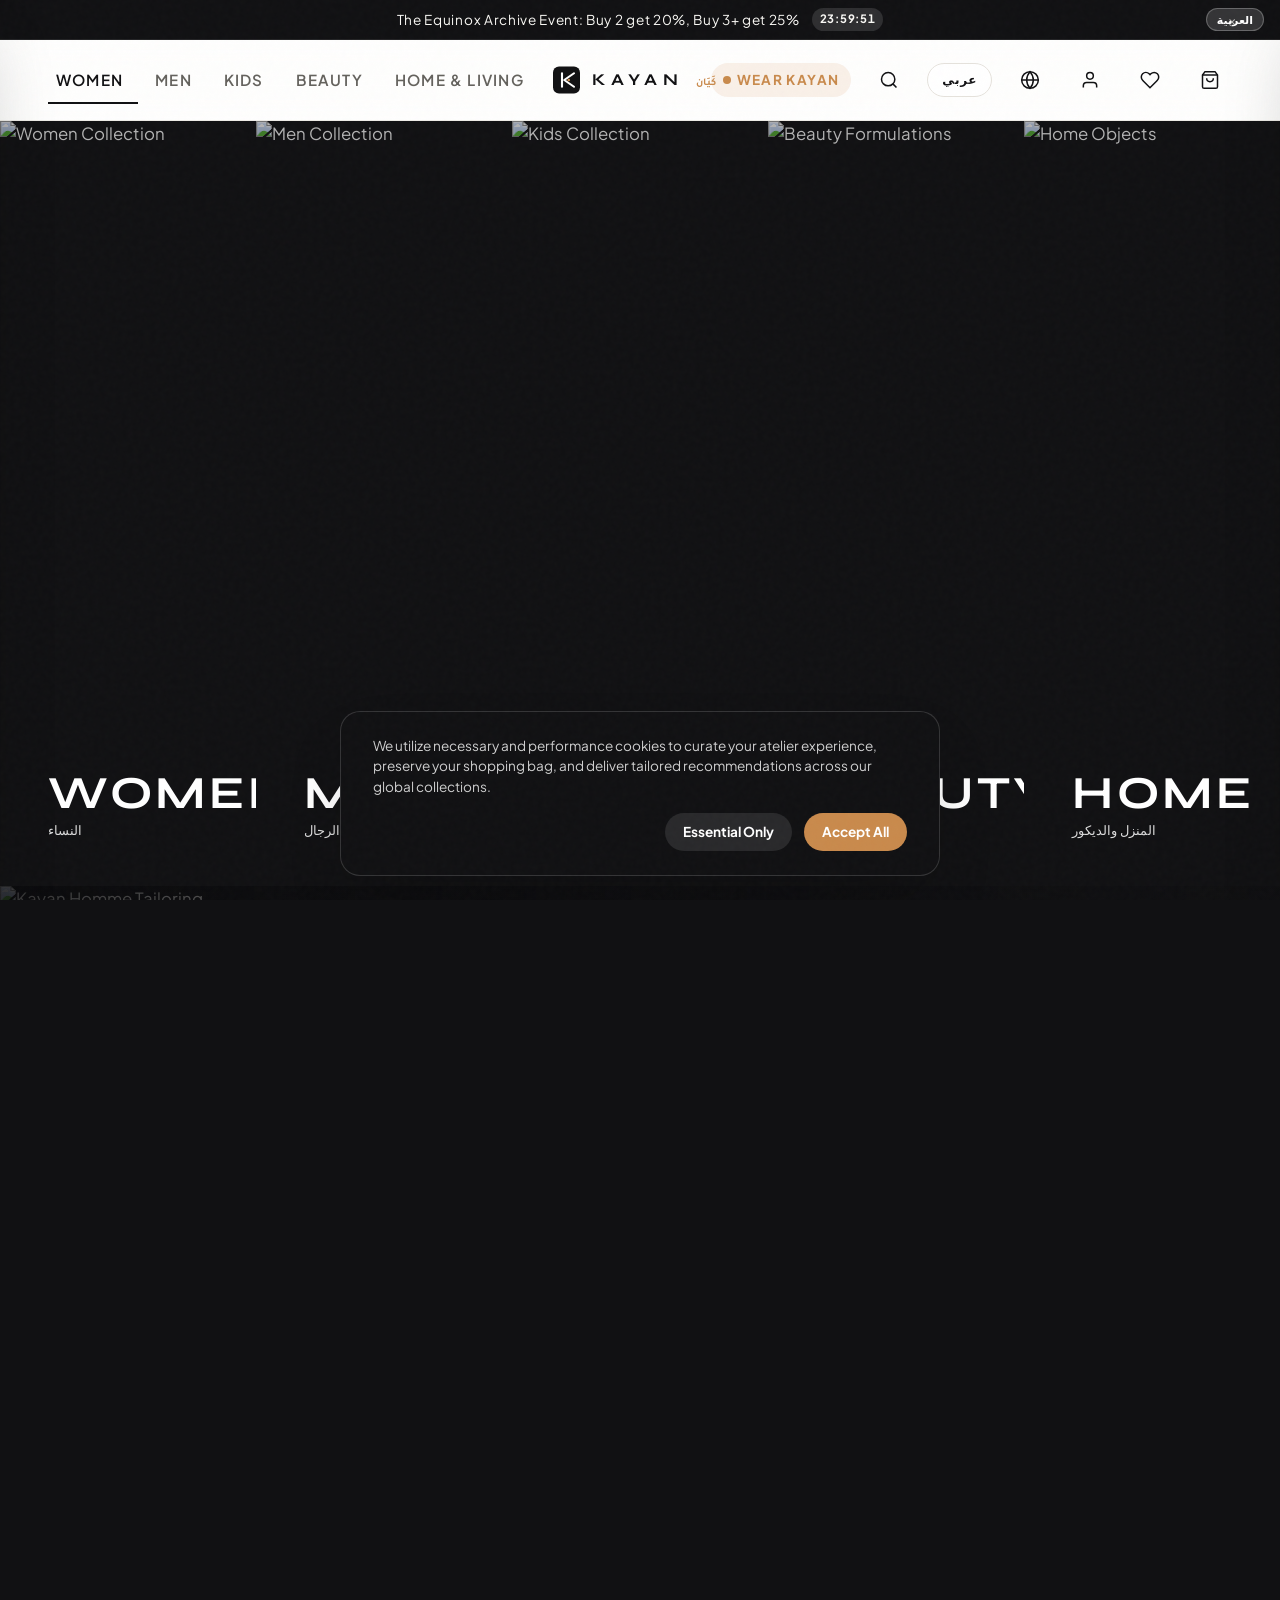
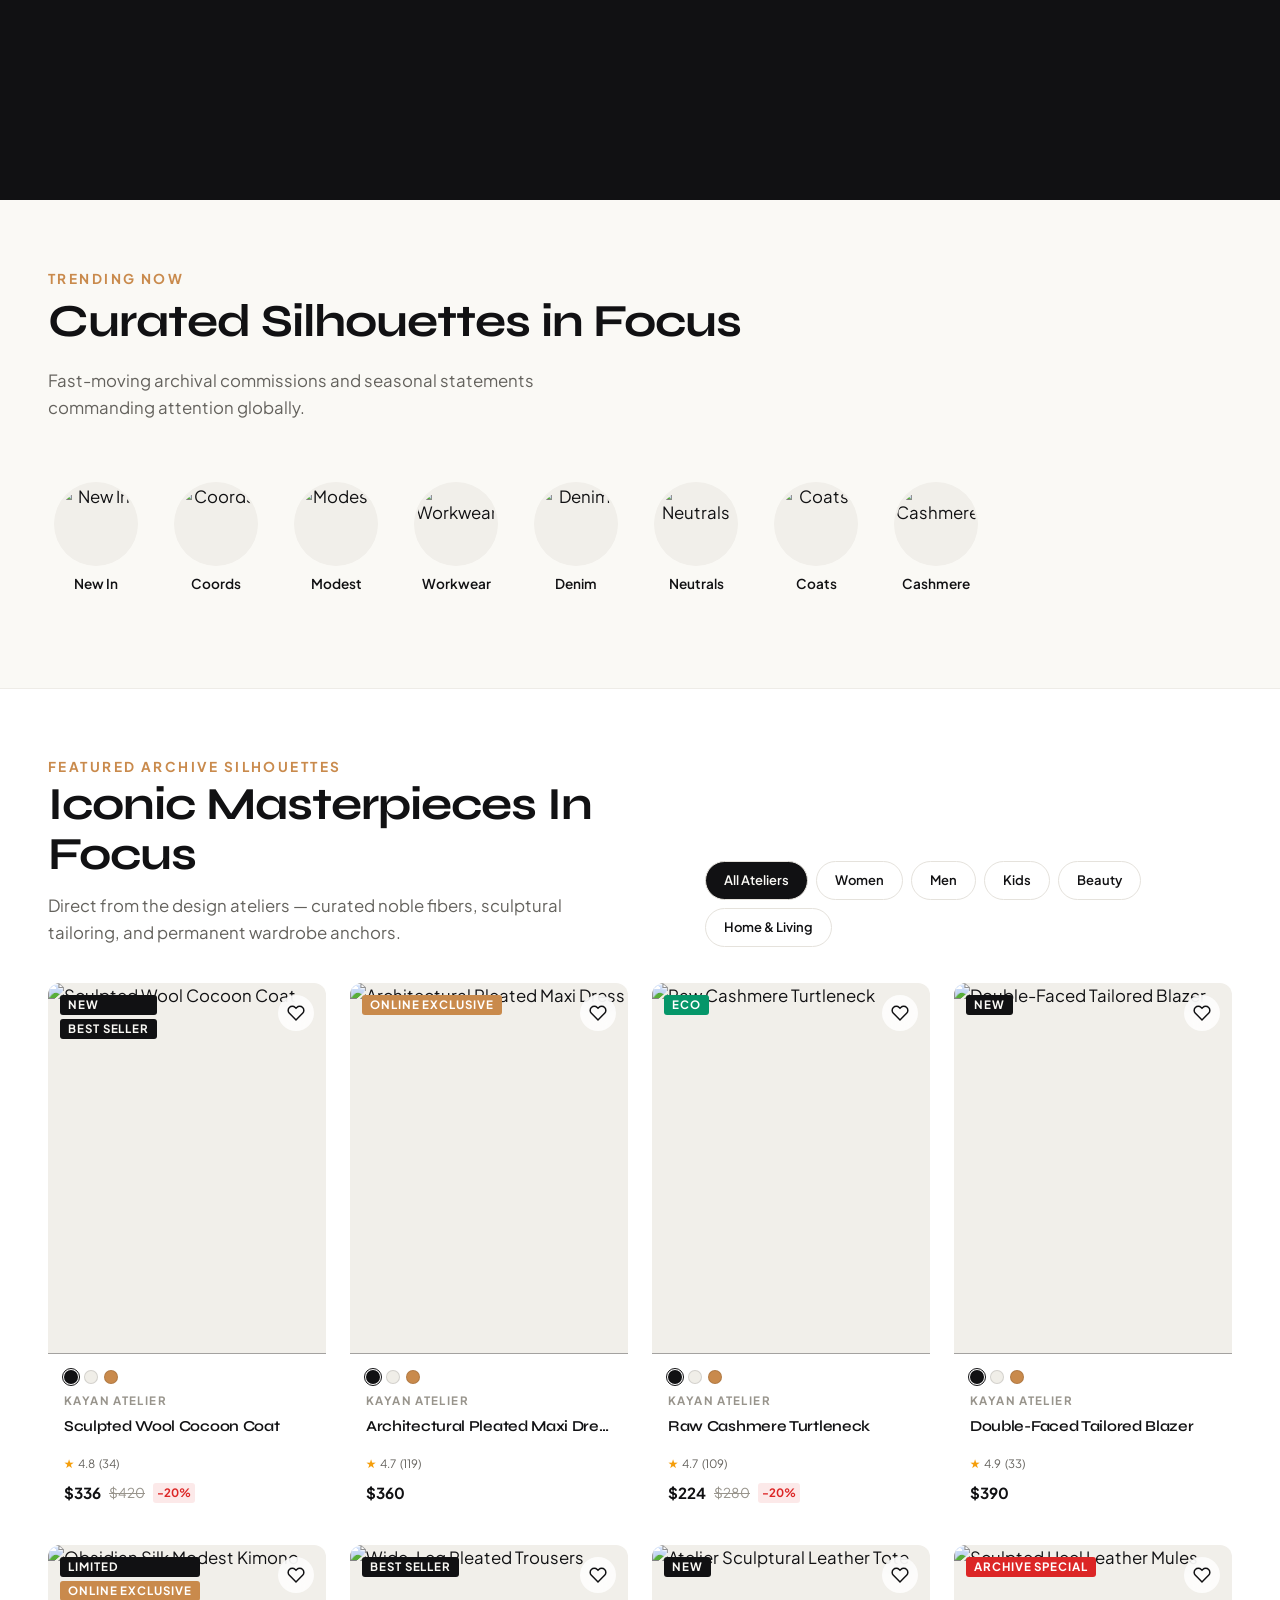
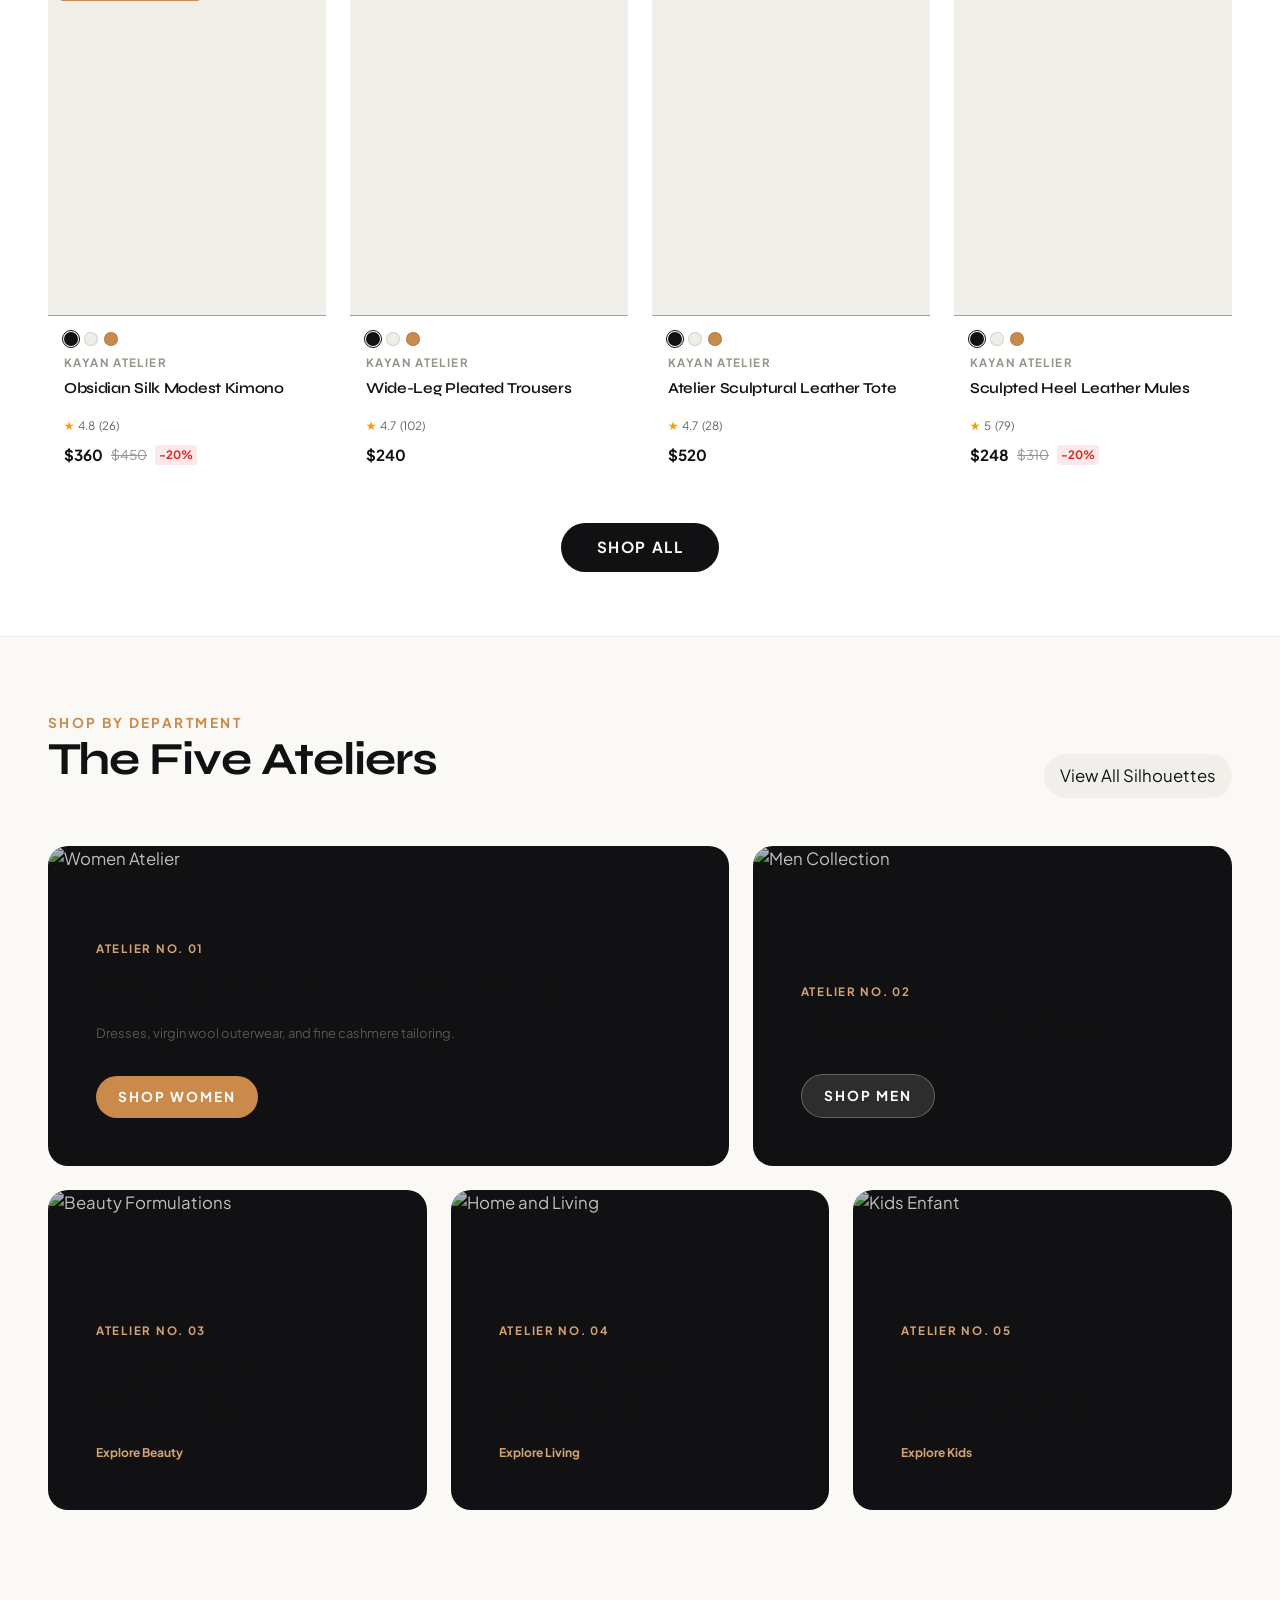
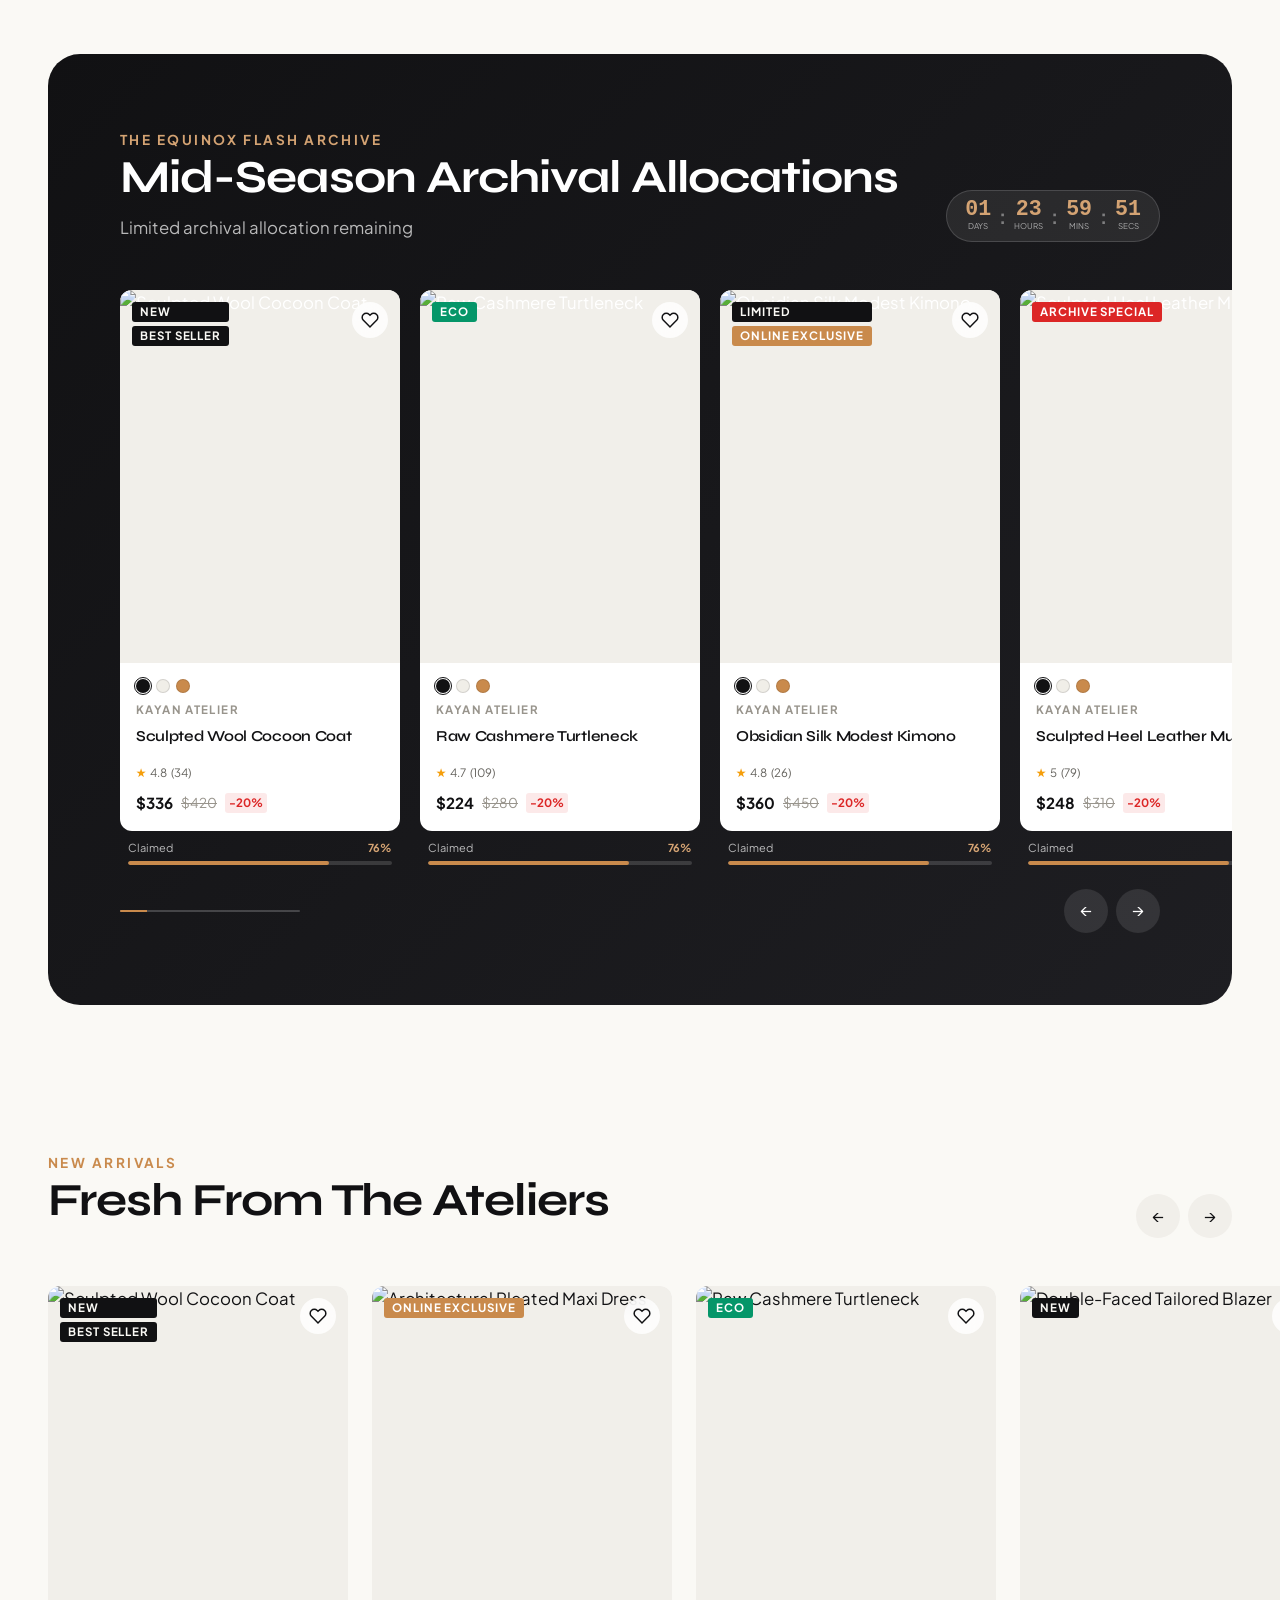
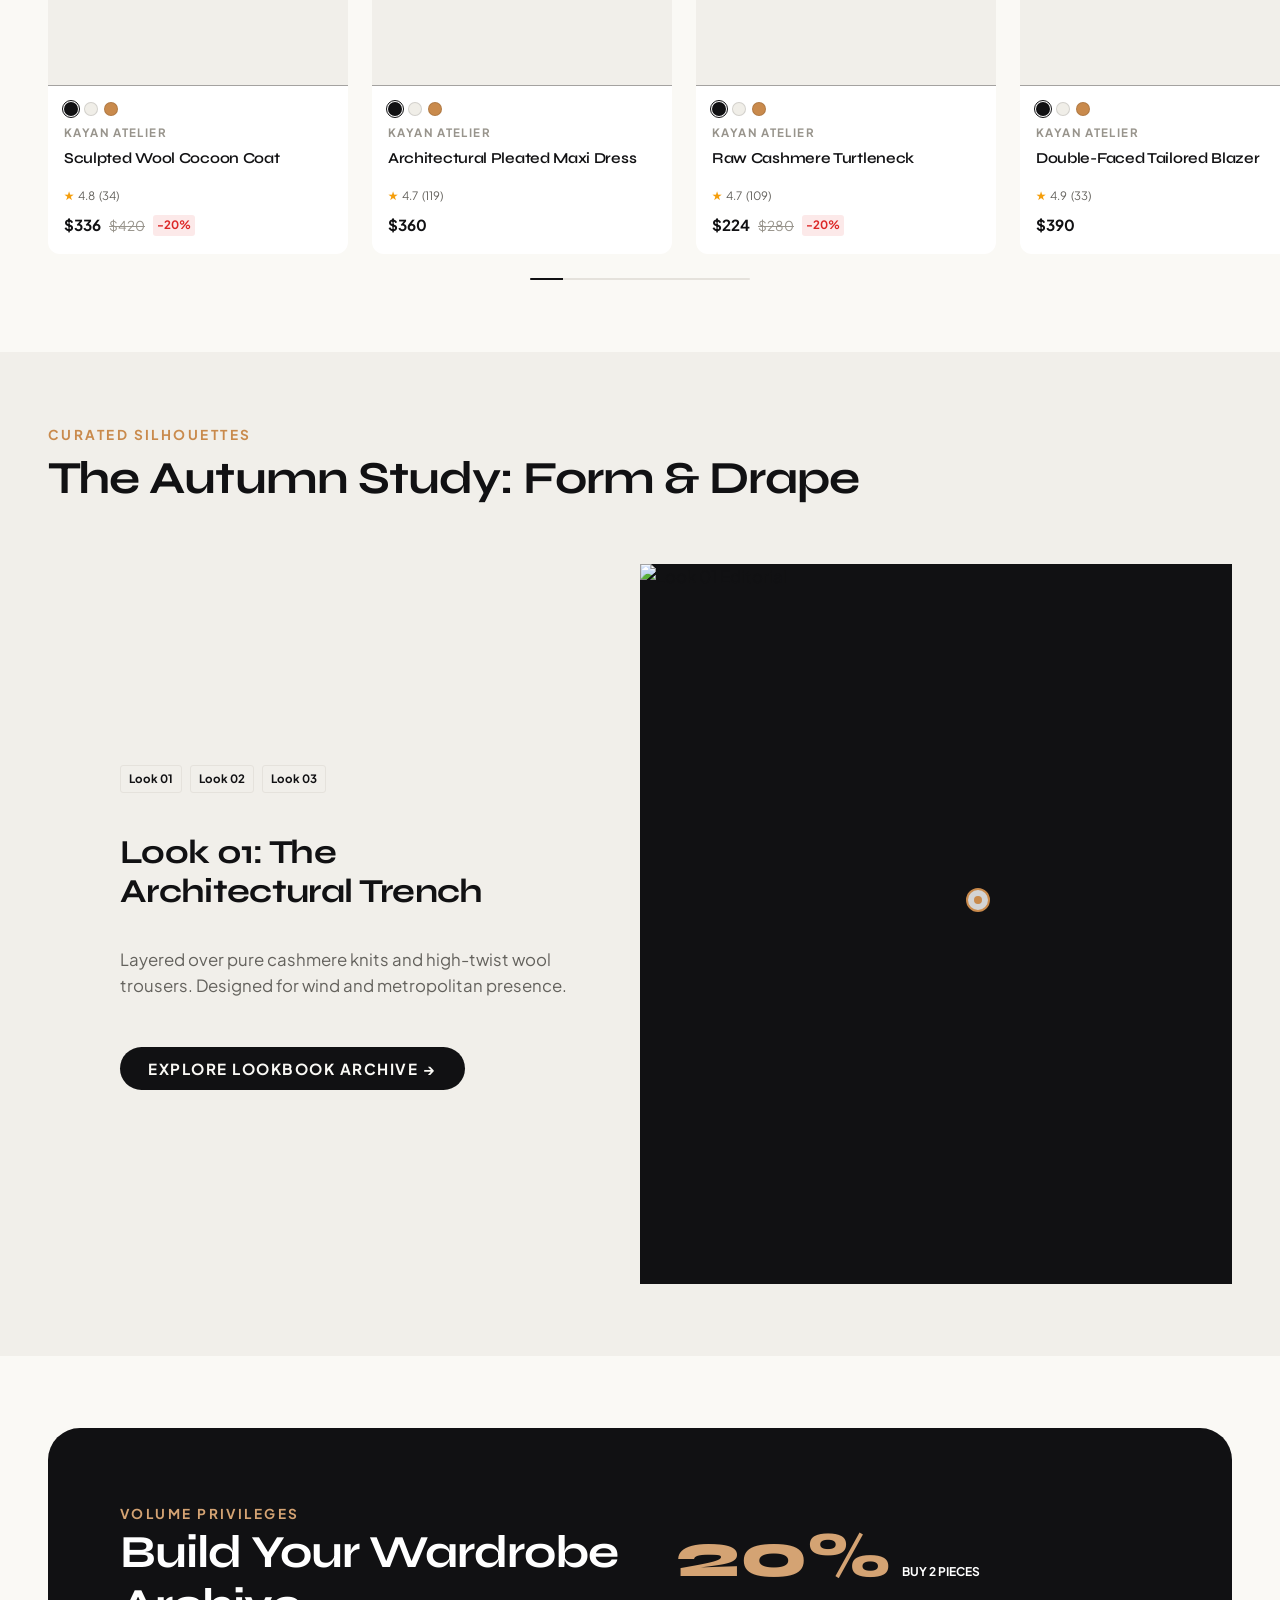
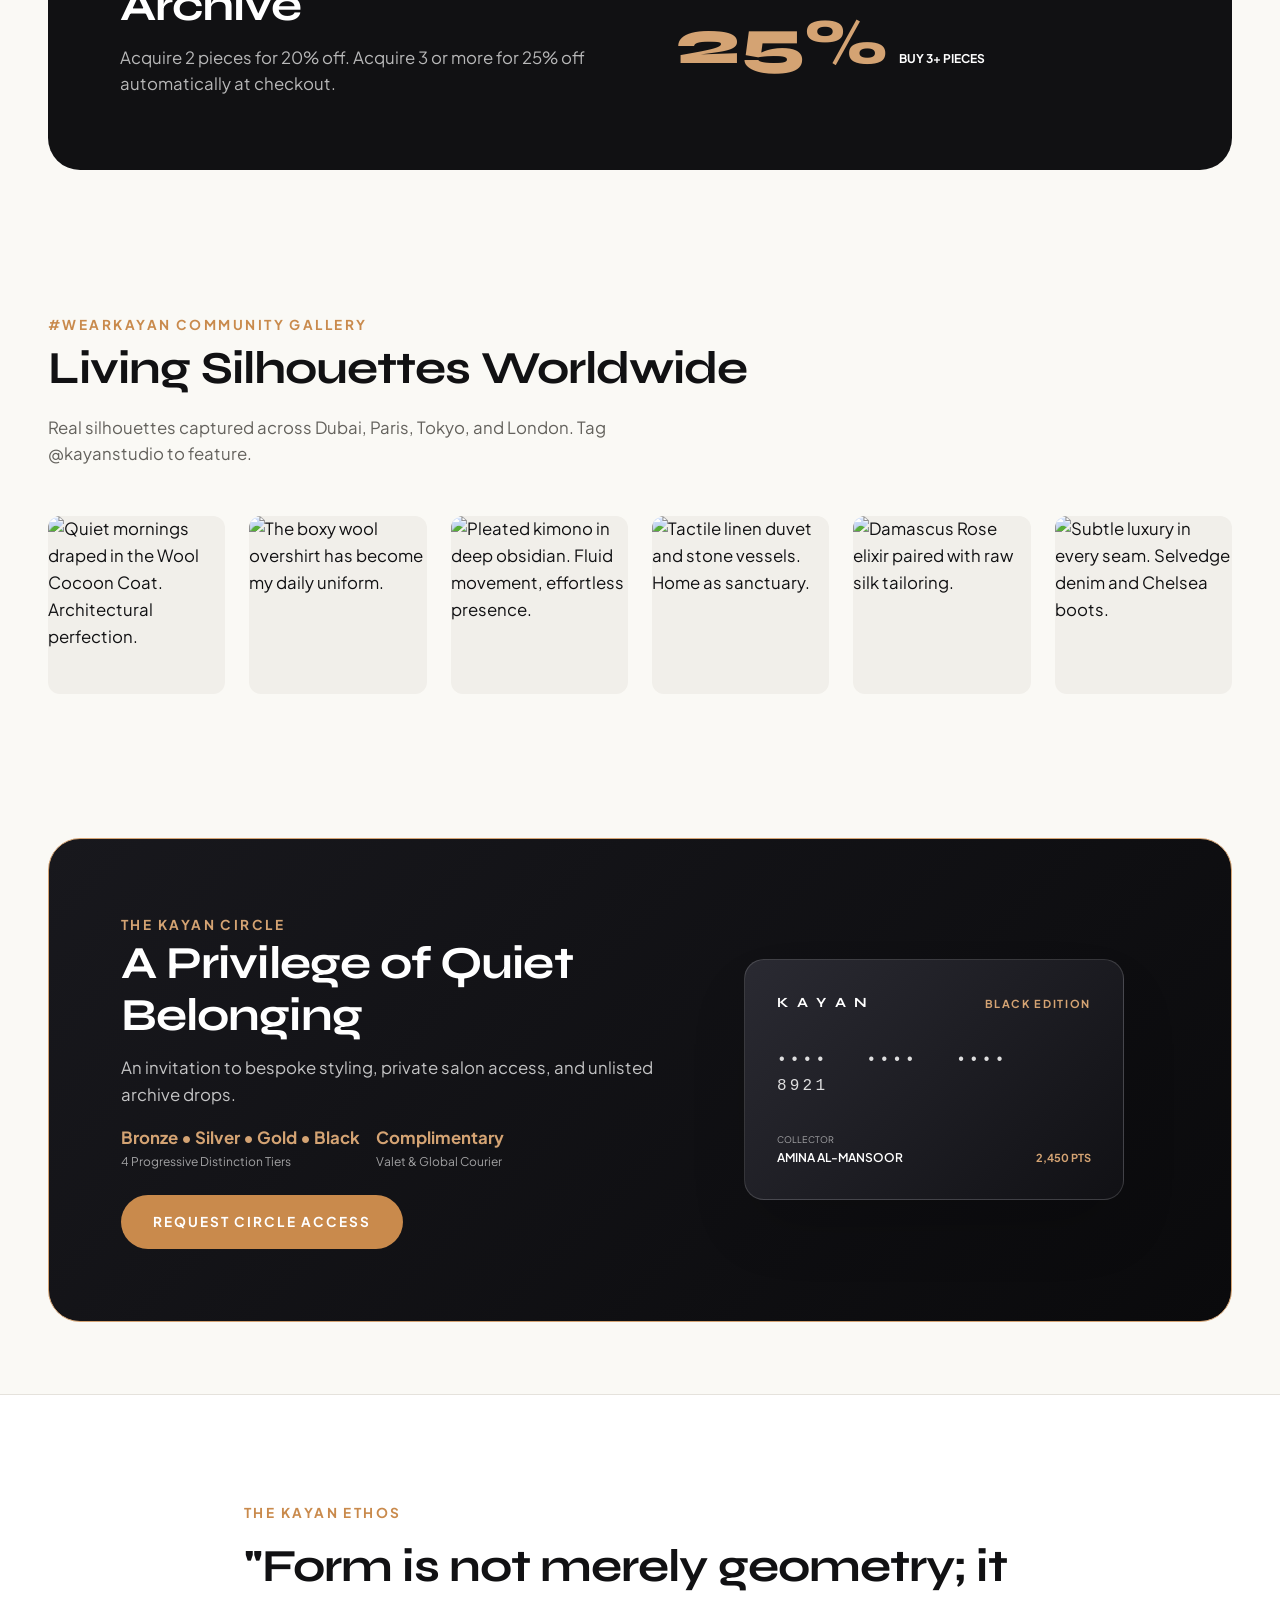
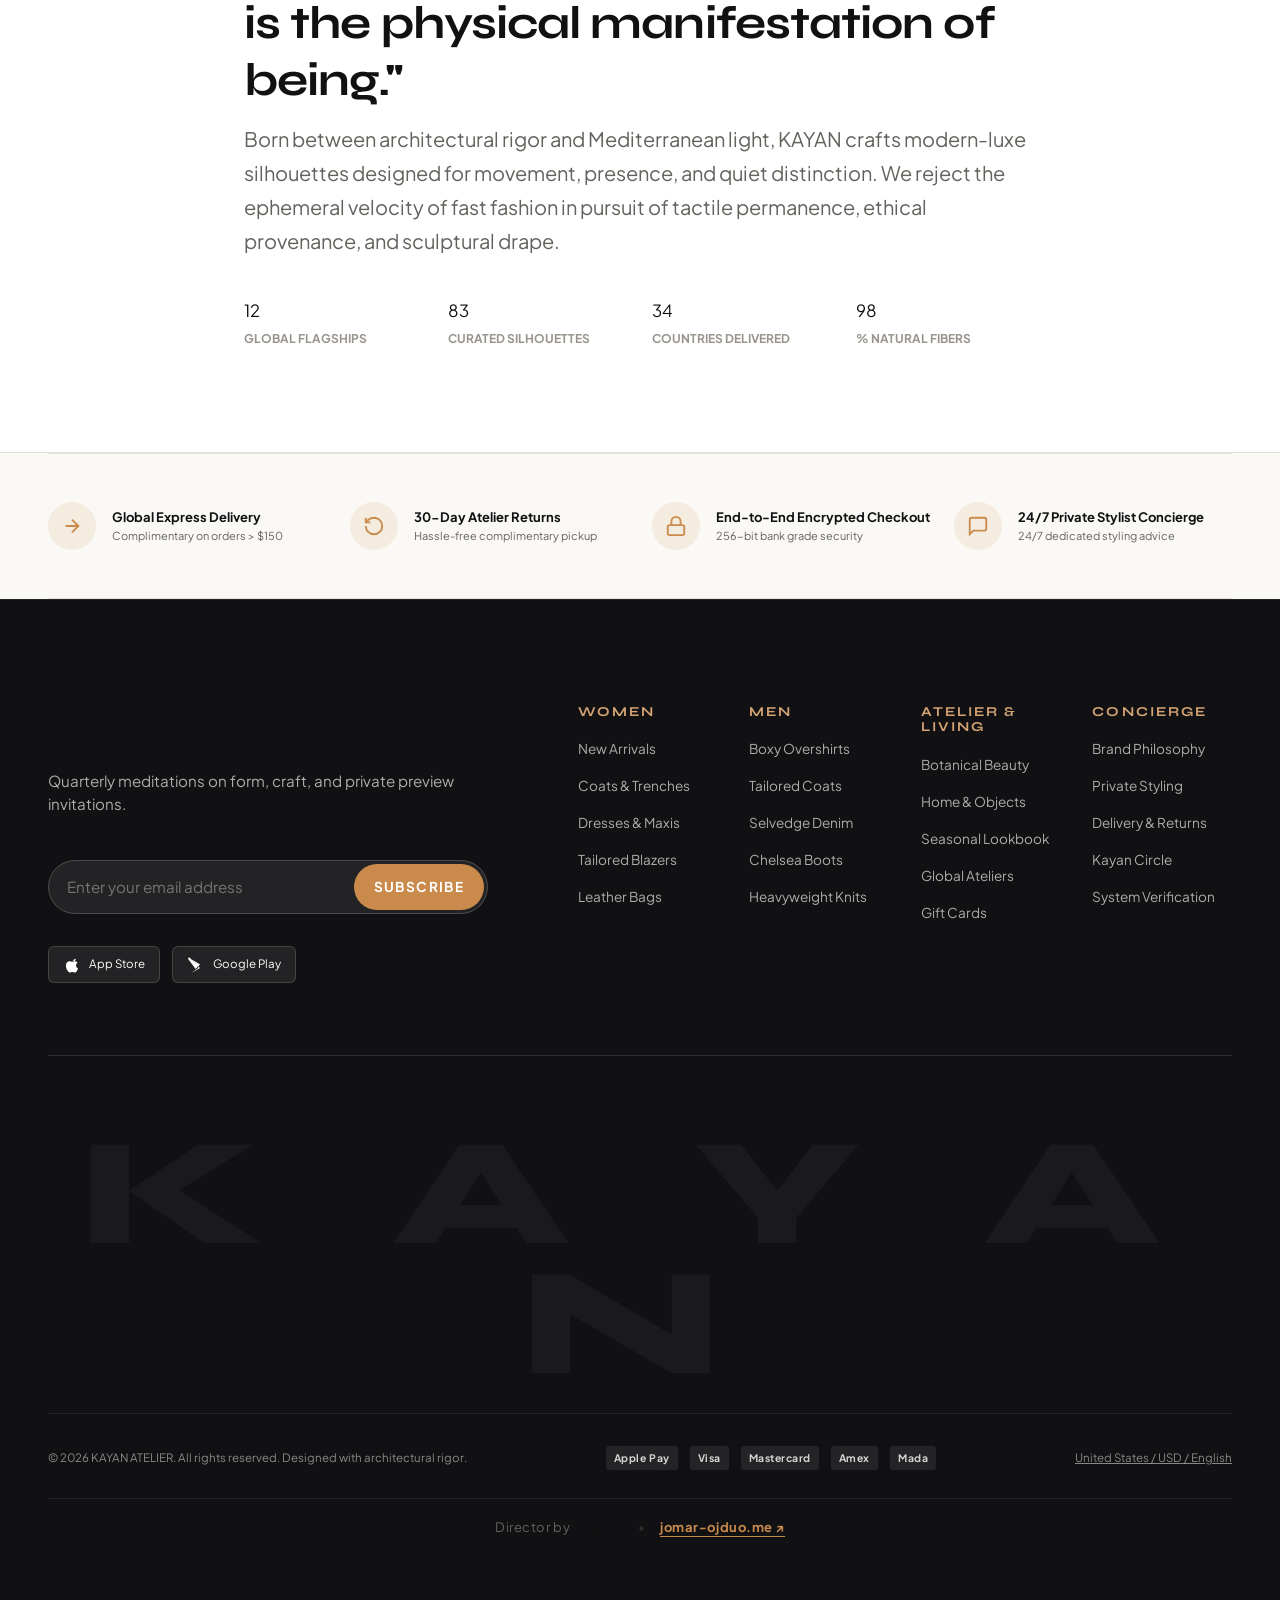
==== index.html @ 314fc162 "first commit" ====
<!DOCTYPE html>
<html lang="en" dir="ltr" data-theme="light">
<head>
  <meta charset="UTF-8" />
  <meta name="viewport" content="width=device-width, initial-scale=1.0" />
  <title>KAYAN — Form Meets Existence | Luxury Fashion & Living</title>
  <meta name="description" content="Sculptural silhouettes, sustainable noble fibers, and architectural drape. Discover Women, Men, Kids, Botanical Beauty, and Tactile Living." />
  <link rel="icon" type="image/svg+xml" href="assets/img/favicon.svg" />

  <!-- Google Fonts Preconnect & Stylesheets -->
  <link rel="preconnect" href="https://fonts.googleapis.com" />
  <link rel="preconnect" href="https://fonts.gstatic.com" crossorigin />
  <link href="https://fonts.googleapis.com/css2?family=Cairo:wght@400;600;700&family=Playfair+Display:ital,wght@0,600;0,700;1,600&family=Plus+Jakarta+Sans:wght@400;500;600;700&family=Syne:wght@700;800&family=Tajawal:wght@400;500;700&display=swap" rel="stylesheet" />

  <!-- Core Design System & Tokens -->
  <link rel="stylesheet" href="assets/css/tokens.css" />
  <link rel="stylesheet" href="assets/css/base.css" />
  <link rel="stylesheet" href="assets/css/layout.css" />
  <link rel="stylesheet" href="assets/css/animations.css" />
  <link rel="stylesheet" href="assets/css/rtl.css" />

  <!-- Components CSS -->
  <link rel="stylesheet" href="assets/css/components/header.css" />
  <link rel="stylesheet" href="assets/css/components/megamenu.css" />
  <link rel="stylesheet" href="assets/css/components/cart-drawer.css" />
  <link rel="stylesheet" href="assets/css/components/search.css" />
  <link rel="stylesheet" href="assets/css/components/product-card.css" />
  <link rel="stylesheet" href="assets/css/components/modals.css" />
  <link rel="stylesheet" href="assets/css/components/toasts.css" />
  <link rel="stylesheet" href="assets/css/components/cursor.css" />
  <link rel="stylesheet" href="assets/css/components/footer.css" />

  <!-- Homepage CSS -->
  <link rel="stylesheet" href="assets/css/pages/home.css" />

  <!-- CDNs: GSAP 3 & Lenis for buttery smooth 60fps animations -->
  <script src="https://cdn.jsdelivr.net/npm/gsap@3.12.5/dist/gsap.min.js"></script>
  <script src="https://cdn.jsdelivr.net/npm/gsap@3.12.5/dist/ScrollTrigger.min.js"></script>
  <script src="https://cdn.jsdelivr.net/npm/lenis@1.0.45/dist/lenis.min.js"></script>

  <!-- Structured Data: Organization JSON-LD -->
  <script type="application/ld+json">
  {
    "@context": "https://schema.org",
    "@type": "ClothingStore",
    "name": "KAYAN",
    "url": "https://kayan-atelier.com",
    "logo": "https://kayan-atelier.com/assets/img/logo.svg",
    "description": "Architectural modern-luxe fashion and living collections.",
    "priceRange": "$$$$"
  }
  </script>
</head>
<body>
  <!-- Accessibility Skip Link -->
  <a href="#main-content" class="skip-link">Skip to main content</a>

  <!-- Subtle Tactile Grain Overlay -->
  <div class="grain-overlay" aria-hidden="true"></div>

  <!-- Page Transition Curtain -->
  <div class="transition-curtain">
    <div class="curtain-logo">K A Y A N</div>
  </div>

  <!-- Global Header Mount (Injected dynamically) -->
  <div id="site-header-mount"></div>

  <!-- MAIN HOMEPAGE CONTENT -->
  <main id="main-content">

    <!-- 1. DEPARTMENT ONBOARDING HERO PANELS (Direct Clickable Department Links) -->
    <section class="onboarding-panels-wrap" aria-label="Select Your Department">
      <a href="pages/shop.html?dept=women" class="onboarding-panel" data-dept="women" title="Women Collection - تشكيلة النساء">
        <img src="https://images.unsplash.com/photo-1490481651871-ab68de25d43d?w=1000&auto=format&fit=crop&q=80" alt="Women Collection" class="onboarding-panel-bg" loading="eager"/>
        <div class="onboarding-panel-title">
          <span class="panel-txt-main">WOMEN</span>
          <span class="panel-txt-sub">النساء</span>
        </div>
      </a>
      <a href="pages/shop.html?dept=men" class="onboarding-panel" data-dept="men" title="Men Collection - تشكيلة الرجال">
        <img src="https://images.unsplash.com/photo-1617137984095-74e4e5e3613f?w=1000&auto=format&fit=crop&q=80" alt="Men Collection" class="onboarding-panel-bg" loading="eager"/>
        <div class="onboarding-panel-title">
          <span class="panel-txt-main">MEN</span>
          <span class="panel-txt-sub">الرجال</span>
        </div>
      </a>
      <a href="pages/shop.html?dept=kids" class="onboarding-panel" data-dept="kids" title="Kids Collection - تشكيلة الأطفال">
        <img src="https://images.unsplash.com/photo-1514090458221-65bb69cf63e6?w=1000&auto=format&fit=crop&q=80" alt="Kids Collection" class="onboarding-panel-bg" loading="lazy"/>
        <div class="onboarding-panel-title">
          <span class="panel-txt-main">KIDS</span>
          <span class="panel-txt-sub">الأطفال</span>
        </div>
      </a>
      <a href="pages/shop.html?dept=beauty" class="onboarding-panel" data-dept="beauty" title="Beauty Formulations - الجمال والعطور">
        <img src="https://images.unsplash.com/photo-1522337360788-8b13dee7a37e?w=1000&auto=format&fit=crop&q=80" alt="Beauty Formulations" class="onboarding-panel-bg" loading="lazy"/>
        <div class="onboarding-panel-title">
          <span class="panel-txt-main">BEAUTY</span>
          <span class="panel-txt-sub">الجمال والعطور</span>
        </div>
      </a>
      <a href="pages/shop.html?dept=home" class="onboarding-panel" data-dept="home" title="Home Objects - المنزل والديكور">
        <img src="https://images.unsplash.com/photo-1616486338812-3dadae4b4ace?w=1000&auto=format&fit=crop&q=80" alt="Home Objects" class="onboarding-panel-bg" loading="lazy"/>
        <div class="onboarding-panel-title">
          <span class="panel-txt-main">HOME</span>
          <span class="panel-txt-sub">المنزل والديكور</span>
        </div>
      </a>
    </section>

    <!-- 2. EDITORIAL HERO SECTION -->
    <section class="hero-section" id="hero-section">
      <!-- WebGL / Canvas Undulating Silk Fabric Effect -->
      <div id="hero-webgl-container"></div>
      <div class="hero-overlay-gradient"></div>

      <!-- Slide 1 -->
      <div class="hero-slide active">
        <img src="https://images.unsplash.com/photo-1515886657613-9f3515b0c78f?w=1600&auto=format&fit=crop&q=85" alt="Kayan Autumn Capsule" class="hero-bg-img" loading="eager"/>
        <div class="container" style="position:relative; z-index:3;">
          <div class="hero-content">
            <div class="hero-badge-pill" data-i18n="hero.badge">Atelier Series No. 07</div>
            <h1 class="hero-title" data-i18n="hero.title">FORM MEETS EXISTENCE</h1>
            <p class="hero-desc" data-i18n="hero.subtitle">
              Architectural drape, tactile permanence, and refined silhouettes engineered for quiet distinction.
            </p>
            <div class="hero-cta-group">
              <a href="pages/shop.html?dept=women" class="btn-hero-primary btn-magnetic" data-i18n="hero.cta_primary">Explore Autumn Capsule &rarr;</a>
              <a href="pages/lookbook.html" class="btn-hero-secondary btn-magnetic" data-i18n="hero.cta_secondary">View Editorial Lookbook</a>
            </div>
          </div>
        </div>
      </div>

      <!-- Slide 2 -->
      <div class="hero-slide">
        <img src="https://images.unsplash.com/photo-1507679799987-c73779587ccf?w=1600&auto=format&fit=crop&q=85" alt="Kayan Homme Tailoring" class="hero-bg-img" loading="lazy"/>
        <div class="container" style="position:relative; z-index:3;">
          <div class="hero-content">
            <div class="hero-badge-pill">Homme Tailoring</div>
            <h2 class="hero-title">RIGOR IN PROPORTION</h2>
            <p class="hero-desc">
              Double-breasted camel overcoats and Okayama selvedge denim built to withstand generational wear.
            </p>
            <div class="hero-cta-group">
              <a href="pages/shop.html?dept=men" class="btn-hero-primary btn-magnetic">Explore Men &rarr;</a>
              <a href="pages/stores.html" class="btn-hero-secondary btn-magnetic">Book Private Fitting</a>
            </div>
          </div>
        </div>
      </div>

      <!-- Slide 3 -->
      <div class="hero-slide">
        <img src="https://images.unsplash.com/photo-1592945403244-b3fbafd7f539?w=1600&auto=format&fit=crop&q=85" alt="Kayan Botanical Alchimie" class="hero-bg-img" loading="lazy"/>
        <div class="container" style="position:relative; z-index:3;">
          <div class="hero-content">
            <div class="hero-badge-pill">Kayan Alchimie</div>
            <h2 class="hero-title">BOTANICAL ESSENCE</h2>
            <p class="hero-desc">
              Smoked Cambodian oud, Damascus rose hydrosols, and cellular sculpting treatments.
            </p>
            <div class="hero-cta-group">
              <a href="pages/shop.html?dept=beauty" class="btn-hero-primary btn-magnetic">Discover Fragrance &rarr;</a>
            </div>
          </div>
        </div>
      </div>

      <!-- Controls -->
      <div class="hero-controls">
        <span class="hero-dot active" data-slide="0"></span>
        <span class="hero-dot" data-slide="1"></span>
        <span class="hero-dot" data-slide="2"></span>
      </div>
    </section>

    <!-- 3. INFINITE VELOCITY-REACTIVE MARQUEE STRIP -->
    <section class="marquee-section" aria-label="Brand Philosophy">
      <div class="marquee-track">
        <div class="marquee-item">ARCHITECTURAL SILHOUETTES <span class="sep-dot"></span></div>
        <div class="marquee-item">ETHICAL NOBLE FIBERS <span class="sep-dot"></span></div>
        <div class="marquee-item">THE EQUINOX ARCHIVE <span class="sep-dot"></span></div>
        <div class="marquee-item">QUIET DISTINCTION <span class="sep-dot"></span></div>
        <div class="marquee-item">FORM MEETS EXISTENCE <span class="sep-dot"></span></div>
        <div class="marquee-item">GLOBAL EXPRESS DELIVERY <span class="sep-dot"></span></div>
        <div class="marquee-item">ARCHITECTURAL SILHOUETTES <span class="sep-dot"></span></div>
        <div class="marquee-item">ETHICAL NOBLE FIBERS <span class="sep-dot"></span></div>
        <div class="marquee-item">THE EQUINOX ARCHIVE <span class="sep-dot"></span></div>
        <div class="marquee-item">QUIET DISTINCTION <span class="sep-dot"></span></div>
      </div>
    </section>

    <!-- 4. TRENDING NOW CIRCLES / PILLS STRIP -->
    <section class="section-py" id="trending-now-section">
      <div class="container">
        <div class="section-header">
          <span class="section-tag" data-i18n="section.trending_now">Trending Now</span>
          <h2 class="section-title">Curated Silhouettes in Focus</h2>
          <p class="section-desc" data-i18n="section.trending_desc">
            Fast-moving archival commissions and seasonal statements commanding attention globally.
          </p>
        </div>

        <div class="trending-strip-wrap">
          <div class="trending-pills-strip">
            <a href="pages/shop.html?sub=women-new-in" class="trending-circle-card">
              <div class="trending-circle-thumb">
                <img src="https://images.unsplash.com/photo-1515886657613-9f3515b0c78f?w=200&auto=format&fit=crop&q=80" alt="New In" loading="lazy"/>
              </div>
              <span class="trending-circle-label">New In</span>
            </a>

            <a href="pages/shop.html?sub=women-coords" class="trending-circle-card">
              <div class="trending-circle-thumb">
                <img src="https://images.unsplash.com/photo-1539109136881-3be0616acf4b?w=200&auto=format&fit=crop&q=80" alt="Coords" loading="lazy"/>
              </div>
              <span class="trending-circle-label">Coords</span>
            </a>

            <a href="pages/shop.html?sub=women-modest" class="trending-circle-card">
              <div class="trending-circle-thumb">
                <img src="https://images.unsplash.com/photo-1583391733956-3750e0ff4e8b?w=200&auto=format&fit=crop&q=80" alt="Modest" loading="lazy"/>
              </div>
              <span class="trending-circle-label">Modest</span>
            </a>

            <a href="pages/shop.html?sub=women-workwear" class="trending-circle-card">
              <div class="trending-circle-thumb">
                <img src="https://images.unsplash.com/photo-1487222477894-8943e31ef7b2?w=200&auto=format&fit=crop&q=80" alt="Workwear" loading="lazy"/>
              </div>
              <span class="trending-circle-label">Workwear</span>
            </a>

            <a href="pages/shop.html?sub=women-denim" class="trending-circle-card">
              <div class="trending-circle-thumb">
                <img src="https://images.unsplash.com/photo-1541099649105-f69ad21f3246?w=200&auto=format&fit=crop&q=80" alt="Denim" loading="lazy"/>
              </div>
              <span class="trending-circle-label">Denim</span>
            </a>

            <a href="pages/shop.html?sub=women-neutrals" class="trending-circle-card">
              <div class="trending-circle-thumb">
                <img src="https://images.unsplash.com/photo-1485968579580-b6d095142e6e?w=200&auto=format&fit=crop&q=80" alt="Neutrals" loading="lazy"/>
              </div>
              <span class="trending-circle-label">Neutrals</span>
            </a>

            <a href="pages/shop.html?sub=women-coats" class="trending-circle-card">
              <div class="trending-circle-thumb">
                <img src="https://images.unsplash.com/photo-1539533018447-63fcce2678e3?w=200&auto=format&fit=crop&q=80" alt="Coats" loading="lazy"/>
              </div>
              <span class="trending-circle-label">Coats</span>
            </a>

            <a href="pages/shop.html?sub=women-sweaters" class="trending-circle-card">
              <div class="trending-circle-thumb">
                <img src="https://images.unsplash.com/photo-1434389677669-e08b4cac3105?w=200&auto=format&fit=crop&q=80" alt="Cashmere" loading="lazy"/>
              </div>
              <span class="trending-circle-label">Cashmere</span>
            </a>
          </div>
        </div>
      </div>
    </section>

    <!-- 4.5 FEATURED ARCHIVE PRODUCTS (Direct 4-Col Grid) -->
    <section class="section-py" id="featured-products-section" style="padding-block:64px; border-top:1px solid var(--color-border-subtle); border-bottom:1px solid var(--color-border-subtle); background:var(--color-surface);">
      <div class="container">
        <div class="section-header flex-row-header" style="align-items:flex-end; margin-bottom:36px;">
          <div>
            <span class="section-tag" data-i18n="section.featured_products">Featured Archive Silhouettes</span>
            <h2 class="section-title" data-i18n="section.featured_heading">Iconic Masterpieces In Focus</h2>
            <p class="section-desc" data-i18n="section.featured_desc">Direct from the design ateliers — curated noble fibers, sculptural tailoring, and permanent wardrobe anchors.</p>
          </div>
          <!-- Department Filter Tabs -->
          <div class="featured-tabs" id="featured-dept-tabs" style="display:flex; flex-wrap:wrap; gap:8px;">
            <button class="btn-tab-filter active" data-filter="all" data-i18n="dept.all" style="padding:8px 18px; border-radius:var(--radius-full); border:1px solid var(--color-border); background:var(--color-primary); color:var(--color-bg); font-weight:600; font-size:13px; cursor:pointer;">All Ateliers</button>
            <button class="btn-tab-filter" data-filter="women" data-i18n="dept.women" style="padding:8px 18px; border-radius:var(--radius-full); border:1px solid var(--color-border); background:transparent; color:var(--color-text); font-weight:600; font-size:13px; cursor:pointer;">Women</button>
            <button class="btn-tab-filter" data-filter="men" data-i18n="dept.men" style="padding:8px 18px; border-radius:var(--radius-full); border:1px solid var(--color-border); background:transparent; color:var(--color-text); font-weight:600; font-size:13px; cursor:pointer;">Men</button>
            <button class="btn-tab-filter" data-filter="kids" data-i18n="dept.kids" style="padding:8px 18px; border-radius:var(--radius-full); border:1px solid var(--color-border); background:transparent; color:var(--color-text); font-weight:600; font-size:13px; cursor:pointer;">Kids</button>
            <button class="btn-tab-filter" data-filter="beauty" data-i18n="dept.beauty" style="padding:8px 18px; border-radius:var(--radius-full); border:1px solid var(--color-border); background:transparent; color:var(--color-text); font-weight:600; font-size:13px; cursor:pointer;">Beauty</button>
            <button class="btn-tab-filter" data-filter="home" data-i18n="dept.home" style="padding:8px 18px; border-radius:var(--radius-full); border:1px solid var(--color-border); background:transparent; color:var(--color-text); font-weight:600; font-size:13px; cursor:pointer;">Home & Living</button>
          </div>
        </div>

        <!-- Featured Products Grid (Populated dynamically by home.js) -->
        <div id="featured-products-grid" class="shop-grid cols-4" style="display:grid; grid-template-columns:repeat(auto-fill, minmax(260px, 1fr)); gap:24px;">
          <!-- Injected dynamically with interactive product cards -->
        </div>

        <div style="text-align:center; margin-top:40px;">
          <a href="pages/shop.html" class="btn-submit-primary" style="display:inline-block; width:auto; padding:12px 36px; text-decoration:none;" data-i18n="nav.shop_all">
            Explore Complete Archive &rarr;
          </a>
        </div>
      </div>
    </section>

    <!-- 5. SHOP BY DEPARTMENT BENTO GRID -->
    <section class="section-py" id="bento-departments">
      <div class="container">
        <div class="section-header flex-row-header">
          <div>
            <span class="section-tag" data-i18n="section.departments">Shop by Department</span>
            <h2 class="section-title" data-i18n="bento.five_ateliers">The Five Ateliers</h2>
          </div>
          <a href="pages/shop.html" class="header-btn" style="width:auto; padding:8px 16px; border-radius:var(--radius-full); background:var(--color-bg-secondary);" data-i18n="bento.view_all">
            View All Silhouettes &rarr;
          </a>
        </div>

        <div class="bento-grid">
          <div class="bento-card bento-item-lg tilt-card" data-tilt>
            <img src="https://images.unsplash.com/photo-1490481651871-ab68de25d43d?w=1000&auto=format&fit=crop&q=80" alt="Women Atelier" class="bento-bg-img" loading="lazy"/>
            <div class="bento-card-content">
              <span class="bento-tag">Atelier No. 01</span>
              <h3 class="bento-title" data-i18n="bento.women_title">Women's Sculptural Form</h3>
              <p style="font-size:13px; opacity:0.85; max-width:420px;" data-i18n="bento.women_desc">Dresses, virgin wool outerwear, and fine cashmere tailoring.</p>
              <a href="pages/shop.html?dept=women" class="btn-hero-primary" style="padding:10px 22px; width:fit-content; margin-top:8px;" data-i18n="bento.women_shop">Shop Women &rarr;</a>
            </div>
          </div>

          <div class="bento-card bento-item-sm tilt-card" data-tilt>
            <img src="https://images.unsplash.com/photo-1617137984095-74e4e5e3613f?w=1000&auto=format&fit=crop&q=80" alt="Men Collection" class="bento-bg-img" loading="lazy"/>
            <div class="bento-card-content">
              <span class="bento-tag">Atelier No. 02</span>
              <h3 class="bento-title" data-i18n="bento.men_title">Homme Tailoring</h3>
              <a href="pages/shop.html?dept=men" class="btn-hero-secondary" style="padding:10px 22px; width:fit-content; margin-top:8px;" data-i18n="bento.men_shop">Shop Men &rarr;</a>
            </div>
          </div>

          <div class="bento-card bento-item-mid tilt-card" data-tilt>
            <img src="https://images.unsplash.com/photo-1522337360788-8b13dee7a37e?w=800&auto=format&fit=crop&q=80" alt="Beauty Formulations" class="bento-bg-img" loading="lazy"/>
            <div class="bento-card-content">
              <span class="bento-tag">Atelier No. 03</span>
              <h3 class="bento-title" data-i18n="bento.beauty_title">Botanical Alchimie</h3>
              <a href="pages/shop.html?dept=beauty" style="color:var(--brand-bronze-light); font-weight:700; font-size:12px;" data-i18n="bento.beauty_explore">Explore Beauty &rarr;</a>
            </div>
          </div>

          <div class="bento-card bento-item-mid tilt-card" data-tilt>
            <img src="https://images.unsplash.com/photo-1616486338812-3dadae4b4ace?w=800&auto=format&fit=crop&q=80" alt="Home and Living" class="bento-bg-img" loading="lazy"/>
            <div class="bento-card-content">
              <span class="bento-tag">Atelier No. 04</span>
              <h3 class="bento-title" data-i18n="bento.home_title">Maison & Objects</h3>
              <a href="pages/shop.html?dept=home" style="color:var(--brand-bronze-light); font-weight:700; font-size:12px;" data-i18n="bento.home_explore">Explore Living &rarr;</a>
            </div>
          </div>

          <div class="bento-card bento-item-mid tilt-card" data-tilt>
            <img src="https://images.unsplash.com/photo-1514090458221-65bb69cf63e6?w=800&auto=format&fit=crop&q=80" alt="Kids Enfant" class="bento-bg-img" loading="lazy"/>
            <div class="bento-card-content">
              <span class="bento-tag">Atelier No. 05</span>
              <h3 class="bento-title" data-i18n="bento.kids_title">Enfant Wardrobe</h3>
              <a href="pages/shop.html?dept=kids" style="color:var(--brand-bronze-light); font-weight:700; font-size:12px;" data-i18n="bento.kids_explore">Explore Kids &rarr;</a>
            </div>
          </div>
        </div>
      </div>
    </section>

    <!-- 6. DEAL OF THE DAY / FLASH SALE WITH LIVE COUNTDOWN -->
    <section class="section-py" id="flash-sale-section">
      <div class="container">
        <div class="flash-sale-box">
          <div class="flash-sale-header">
            <div>
              <span class="section-tag" style="color:var(--brand-bronze-light);" data-i18n="section.flash_sale">The Equinox Flash Archive</span>
              <h2 class="section-title" style="color:#FFF;">Mid-Season Archival Allocations</h2>
              <p style="color:rgba(255,255,255,0.7); max-width:480px;" data-i18n="section.deal_urgency">
                Limited pieces released from our seasonal vaults at exclusive archive privileges.
              </p>
            </div>

            <!-- Live Countdown Timer -->
            <div class="countdown-wrap" id="sale-countdown"></div>
          </div>

          <!-- Carousel Container -->
          <div class="carousel-container" id="flash-sale-carousel">
            <div class="carousel-track" id="flash-sale-track" style="display:flex; gap:20px;"></div>
            <div style="display:flex; justify-content:space-between; align-items:center; margin-top:24px;">
              <div class="carousel-progress-bar" style="width:180px; height:2px; background:rgba(255,255,255,0.2); border-radius:999px; overflow:hidden;">
                <div class="carousel-progress-fill" style="width:30%; height:100%; background:var(--color-accent);"></div>
              </div>
              <div style="display:flex; gap:8px;">
                <button class="carousel-prev header-btn" style="background:rgba(255,255,255,0.1); color:#FFF;" aria-label="Previous">&larr;</button>
                <button class="carousel-next header-btn" style="background:rgba(255,255,255,0.1); color:#FFF;" aria-label="Next">&rarr;</button>
              </div>
            </div>
          </div>
        </div>
      </div>
    </section>

    <!-- 7. NEW ARRIVALS PRODUCT CAROUSEL -->
    <section class="section-py" id="new-arrivals-section">
      <div class="container">
        <div class="section-header flex-row-header">
          <div>
            <span class="section-tag" data-i18n="section.new_arrivals">New Arrivals</span>
            <h2 class="section-title">Fresh From The Ateliers</h2>
          </div>
          <div style="display:flex; gap:8px;">
            <button class="carousel-prev header-btn" style="background:var(--color-bg-secondary);" aria-label="Previous">&larr;</button>
            <button class="carousel-next header-btn" style="background:var(--color-bg-secondary);" aria-label="Next">&rarr;</button>
          </div>
        </div>

        <div class="carousel-container" id="new-arrivals-carousel">
          <div class="carousel-track" id="new-arrivals-track" style="display:flex; gap:24px;"></div>
          <div style="margin-top:24px; display:flex; justify-content:center;">
            <div class="carousel-progress-bar" style="width:220px; height:2px; background:var(--color-border); border-radius:999px; overflow:hidden;">
              <div class="carousel-progress-fill" style="width:25%; height:100%; background:var(--color-primary);"></div>
            </div>
          </div>
        </div>
      </div>
    </section>

    <!-- 8. EDITORIAL PINNED SCROLL STORY SECTION WITH HOTSPOTS -->
    <section class="section-py scroll-story-section" id="editorial-story-section">
      <div class="container">
        <div class="section-header">
          <span class="section-tag" data-i18n="section.editorial_story">Curated Silhouettes</span>
          <h2 class="section-title">The Autumn Study: Form & Drape</h2>
        </div>

        <div class="scroll-story-grid">
          <!-- Left Text Details -->
          <div class="scroll-story-text-pane">
            <div style="display:flex; gap:8px; margin-bottom:16px;">
              <button class="size-chip editorial-look-tab active" data-look="0">Look 01</button>
              <button class="size-chip editorial-look-tab" data-look="1">Look 02</button>
              <button class="size-chip editorial-look-tab" data-look="2">Look 03</button>
            </div>
            <h3 class="font-display font-bold text-2xl" id="editorial-story-title">Look 01: The Architectural Trench</h3>
            <p class="text-base" id="editorial-story-desc">
              Layered over pure cashmere knits and high-twist wool trousers. Designed for wind and metropolitan presence.
            </p>
            <div style="margin-top:16px;">
              <a href="pages/lookbook.html" class="btn-submit-primary" style="width:fit-content; padding:12px 28px;">
                Explore Lookbook Archive &rarr;
              </a>
            </div>
          </div>

          <!-- Right Media with Interactive Hotspot -->
          <div class="scroll-story-media-pane">
            <img id="editorial-story-img" src="https://images.unsplash.com/photo-1539533018447-63fcce2678e3?w=1000&auto=format&fit=crop&q=80" alt="Look 01 Editorial" class="scroll-story-img"/>
            <div id="editorial-hotspot-mount"></div>
          </div>
        </div>
      </div>
    </section>

    <!-- 9. BUY MORE SAVE MORE PROMO BANNER -->
    <section class="section-py">
      <div class="container">
        <div class="buy-more-banner">
          <div>
            <span class="section-tag" style="color:var(--brand-bronze-light);" data-i18n="section.buy_more_save_more">Volume Privileges</span>
            <h2 class="font-display font-bold text-2xl" style="color:#FFF;">Build Your Wardrobe Archive</h2>
            <p style="color:rgba(255,255,255,0.7); max-width:540px;" data-i18n="section.buy_more_desc">
              Acquire 2 pieces for 20% off. Acquire 3 or more for 25% off automatically applied at checkout.
            </p>
          </div>

          <div style="display:flex; gap:24px; flex-wrap:wrap;">
            <div class="buy-more-tier">
              <span class="buy-more-percent">20%</span>
              <span style="font-size:12px; text-transform:uppercase; font-weight:700;">Buy 2 Pieces</span>
            </div>
            <div class="buy-more-tier">
              <span class="buy-more-percent">25%</span>
              <span style="font-size:12px; text-transform:uppercase; font-weight:700;">Buy 3+ Pieces</span>
            </div>
          </div>
        </div>
      </div>
    </section>

    <!-- 10. UGC SOCIAL GALLERY (#WearKayan) -->
    <section class="section-py" id="ugc-gallery-section">
      <div class="container">
        <div class="section-header">
          <span class="section-tag" data-i18n="section.ugc_title">#WearKayan Community Gallery</span>
          <h2 class="section-title">Living Silhouettes Worldwide</h2>
          <p class="section-desc" data-i18n="section.ugc_desc">
            Real silhouettes captured across Dubai, Paris, Tokyo, and London. Click any look to shop the tagged pieces.
          </p>
        </div>

        <div class="ugc-masonry-grid" id="ugc-grid-mount"></div>
      </div>
    </section>

    <!-- 11. THE KAYAN CIRCLE LOYALTY BANNER -->
    <section class="section-py" id="loyalty-circle-section">
      <div class="container">
        <div class="loyalty-banner">
          <div>
            <span class="section-tag" style="color:var(--brand-bronze-light);" data-i18n="section.loyalty_title">The Kayan Circle</span>
            <h2 class="font-display font-bold text-2xl" style="color:#FFF;">A Privilege of Quiet Belonging</h2>
            <p style="color:rgba(255,255,255,0.75); line-height:1.6; margin-bottom:16px;" data-i18n="section.loyalty_desc">
              An invitation to bespoke styling, private salon access, and unlisted archive drops. Members accumulate Tier Points with every acquisition.
            </p>
            <div style="display:flex; gap:16px; margin-bottom:24px; flex-wrap:wrap;">
              <div>
                <div style="font-weight:700; color:var(--brand-bronze-light);">Bronze &bull; Silver &bull; Gold &bull; Black</div>
                <div style="font-size:12px; opacity:0.6;">4 Progressive Distinction Tiers</div>
              </div>
              <div>
                <div style="font-weight:700; color:var(--brand-bronze-light);">Complimentary</div>
                <div style="font-size:12px; opacity:0.6;">Valet & Global Courier</div>
              </div>
            </div>
            <button class="btn-hero-primary btn-magnetic" id="btn-join-circle" data-i18n="section.loyalty_join">
              Request Circle Access &rarr;
            </button>
          </div>

          <!-- 3D Membership Card Mockup -->
          <div class="loyalty-card-mockup tilt-card" data-tilt>
            <div style="display:flex; justify-content:space-between; align-items:center;">
              <span style="font-family:var(--font-display); font-weight:700; letter-spacing:0.2em; font-size:14px;">K A Y A N</span>
              <span style="font-size:11px; text-transform:uppercase; letter-spacing:0.15em; color:var(--brand-bronze-light); font-weight:700;">Black Edition</span>
            </div>
            <div style="font-family:monospace; font-size:16px; letter-spacing:0.2em; color:rgba(255,255,255,0.85);">
              •••• &nbsp; •••• &nbsp; •••• &nbsp; 8921
            </div>
            <div style="display:flex; justify-content:space-between; align-items:flex-end;">
              <div>
                <div style="font-size:9px; text-transform:uppercase; opacity:0.6;">Collector</div>
                <div style="font-size:12px; font-weight:600;">AMINA AL-MANSOOR</div>
              </div>
              <div style="font-size:11px; color:var(--brand-bronze-light); font-weight:700;">2,450 PTS</div>
            </div>
          </div>
        </div>
      </div>
    </section>

    <!-- 12. BRAND STORY & VALUES WITH STAT COUNTERS -->
    <section class="section-py-lg" style="background:var(--color-surface); border-top:1px solid var(--color-border); border-bottom:1px solid var(--color-border);">
      <div class="container-reading text-center">
        <span class="section-tag" data-i18n="section.brand_story_tag">The Kayan Ethos</span>
        <h2 class="font-display font-bold text-2xl" style="margin-block:12px; line-height:1.25;">
          "Form is not merely geometry; it is the physical manifestation of being."
        </h2>
        <p style="font-size:var(--text-md); line-height:1.7; color:var(--color-text-muted);">
          Born between architectural rigor and Mediterranean light, KAYAN crafts modern-luxe silhouettes designed for movement, presence, and quiet distinction. We reject the ephemeral velocity of fast fashion in pursuit of tactile permanence, ethical provenance, and sculptural drape.
        </p>

        <!-- Stat Counters -->
        <div style="display:grid; grid-template-columns:repeat(auto-fit, minmax(130px, 1fr)); gap:24px; margin-top:40px;">
          <div>
            <div class="font-display font-bold text-2xl stat-number" data-target="12">0</div>
            <div style="font-size:12px; text-transform:uppercase; color:var(--color-text-subtle); font-weight:700; margin-top:4px;">Global Flagships</div>
          </div>
          <div>
            <div class="font-display font-bold text-2xl stat-number" data-target="83">0</div>
            <div style="font-size:12px; text-transform:uppercase; color:var(--color-text-subtle); font-weight:700; margin-top:4px;">Curated Silhouettes</div>
          </div>
          <div>
            <div class="font-display font-bold text-2xl stat-number" data-target="34">0</div>
            <div style="font-size:12px; text-transform:uppercase; color:var(--color-text-subtle); font-weight:700; margin-top:4px;">Countries Delivered</div>
          </div>
          <div>
            <div class="font-display font-bold text-2xl stat-number" data-target="98">0</div>
            <div style="font-size:12px; text-transform:uppercase; color:var(--color-text-subtle); font-weight:700; margin-top:4px;">% Natural Fibers</div>
          </div>
        </div>
      </div>
    </section>

    <!-- 13. SERVICES STRIP -->
    <section class="container">
      <div class="services-strip-grid">
        <div class="service-card">
          <div class="service-icon-box">
            <svg width="22" height="22" viewBox="0 0 24 24" fill="none" stroke="currentColor" stroke-width="2"><path d="M5 12h14M12 5l7 7-7 7"/></svg>
          </div>
          <div>
            <div style="font-weight:700; font-size:13px;" data-i18n="section.services_shipping">Global Express Delivery</div>
            <div style="font-size:11px; color:var(--color-text-muted);">Complimentary on orders > $150</div>
          </div>
        </div>

        <div class="service-card">
          <div class="service-icon-box">
            <svg width="22" height="22" viewBox="0 0 24 24" fill="none" stroke="currentColor" stroke-width="2"><path d="M3 12a9 9 0 1 0 9-9 9.75 9.75 0 0 0-6.74 2.74L3 8"/><path d="M3 3v5h5"/></svg>
          </div>
          <div>
            <div style="font-weight:700; font-size:13px;" data-i18n="section.services_returns">30-Day Atelier Returns</div>
            <div style="font-size:11px; color:var(--color-text-muted);">Hassle-free complimentary pickup</div>
          </div>
        </div>

        <div class="service-card">
          <div class="service-icon-box">
            <svg width="22" height="22" viewBox="0 0 24 24" fill="none" stroke="currentColor" stroke-width="2"><rect x="3" y="11" width="18" height="11" rx="2" ry="2"/><path d="M7 11V7a5 5 0 0 1 10 0v4"/></svg>
          </div>
          <div>
            <div style="font-weight:700; font-size:13px;" data-i18n="section.services_secure">Encrypted Checkout</div>
            <div style="font-size:11px; color:var(--color-text-muted);">256-bit bank grade security</div>
          </div>
        </div>

        <div class="service-card">
          <div class="service-icon-box">
            <svg width="22" height="22" viewBox="0 0 24 24" fill="none" stroke="currentColor" stroke-width="2"><path d="M21 15a2 2 0 0 1-2 2H7l-4 4V5a2 2 0 0 1 2-2h14a2 2 0 0 1 2 2z"/></svg>
          </div>
          <div>
            <div style="font-weight:700; font-size:13px;" data-i18n="section.services_concierge">Private Concierge</div>
            <div style="font-size:11px; color:var(--color-text-muted);">24/7 dedicated styling advice</div>
          </div>
        </div>
      </div>
    </section>

  </main>

  <!-- Global Footer Mount (Injected dynamically) -->
  <div id="site-footer-mount"></div>

  <!-- Application Bootstrap (Universal: works on file:/// and HTTP) -->
  <script src="assets/js/kayan-bundle.js"></script>

  <script>
    // Bind join circle button to auth modal
    document.addEventListener('DOMContentLoaded', () => {
      const joinBtn = document.querySelector('#btn-join-circle');
      if (joinBtn) {
        joinBtn.addEventListener('click', () => {
          if (window.events) window.events.emit('modal:auth:open');
        });
      }
    });
  </script>
</body>
</html>
---- assets/css/tokens.css ----
/* ==========================================================================
   KAYAN LUXURY FASHION — DESIGN SYSTEM TOKENS
   ========================================================================== */

:root {
  /* --- Brand Primitives --- */
  --brand-raw-alabaster: #FAF9F5;
  --brand-bone-muted: #F1EFEA;
  --brand-surface-white: #FFFFFF;
  --brand-obsidian-ink: #111113;
  --brand-obsidian-soft: #1E1E22;
  --brand-terracotta-gold: #C98A4C;
  --brand-bronze-light: #D4A373;
  --brand-warm-stone: #E5E2DC;

  /* --- Light Theme (Default) --- */
  --color-bg: var(--brand-raw-alabaster);
  --color-bg-secondary: var(--brand-bone-muted);
  --color-surface: var(--brand-surface-white);
  --color-surface-hover: #F8F7F4;
  --color-surface-glass: rgba(255, 255, 255, 0.82);
  --color-surface-elevated: #FFFFFF;

  --color-text: var(--brand-obsidian-ink);
  --color-text-muted: #64625D;
  --color-text-subtle: #98948C;
  --color-text-inverse: var(--brand-raw-alabaster);

  --color-border: var(--brand-warm-stone);
  --color-border-subtle: #EEECE7;
  --color-border-strong: #BCB8B0;

  --color-primary: var(--brand-obsidian-ink);
  --color-primary-hover: #26262B;
  --color-primary-contrast: var(--brand-raw-alabaster);

  --color-accent: var(--brand-terracotta-gold);
  --color-accent-hover: #B2773B;
  --color-accent-subtle: rgba(201, 138, 76, 0.12);
  --color-accent-contrast: #FFFFFF;

  --color-success: #10B981;
  --color-warning: #F59E0B;
  --color-error: #EF4444;
  --color-sale: #DC2626;
  --color-sale-subtle: rgba(220, 38, 38, 0.1);

  /* --- Shadows --- */
  --shadow-xs: 0 1px 2px rgba(0, 0, 0, 0.04);
  --shadow-sm: 0 4px 12px rgba(0, 0, 0, 0.05);
  --shadow-md: 0 12px 28px -6px rgba(0, 0, 0, 0.08);
  --shadow-lg: 0 20px 48px -8px rgba(0, 0, 0, 0.12);
  --shadow-xl: 0 32px 64px -12px rgba(0, 0, 0, 0.18);
  --shadow-accent: 0 8px 24px rgba(201, 138, 76, 0.25);

  /* --- Typography --- */
  --font-display: 'Syne', 'Playfair Display', Georgia, serif;
  --font-serif: 'Playfair Display', Georgia, serif;
  --font-sans: 'Plus Jakarta Sans', system-ui, -apple-system, BlinkMacSystemFont, 'Segoe UI', Roboto, sans-serif;
  --font-arabic: 'Tajawal', 'Cairo', system-ui, sans-serif;

  /* Fluid Type Scale */
  --text-2xs: clamp(0.65rem, 0.62rem + 0.15vw, 0.72rem);
  --text-xs: clamp(0.75rem, 0.72rem + 0.2vw, 0.85rem);
  --text-sm: clamp(0.85rem, 0.82rem + 0.25vw, 0.95rem);
  --text-base: clamp(0.95rem, 0.92rem + 0.3vw, 1.05rem);
  --text-md: clamp(1.1rem, 1.05rem + 0.4vw, 1.25rem);
  --text-lg: clamp(1.25rem, 1.18rem + 0.6vw, 1.55rem);
  --text-xl: clamp(1.55rem, 1.45rem + 0.9vw, 2.1rem);
  --text-2xl: clamp(2rem, 1.75rem + 1.4vw, 2.9rem);
  --text-3xl: clamp(2.6rem, 2.2rem + 2.2vw, 4.2rem);
  --text-hero: clamp(3.2rem, 2.6rem + 4.2vw, 6.8rem);

  /* --- Spacing System --- */
  --space-3xs: 0.25rem;
  --space-2xs: 0.5rem;
  --space-xs: 0.75rem;
  --space-sm: 1rem;
  --space-md: 1.5rem;
  --space-lg: 2rem;
  --space-xl: 3rem;
  --space-2xl: 4.5rem;
  --space-3xl: 6.5rem;
  --space-4xl: 9rem;

  /* Container & Layout */
  --container-max: 1560px;
  --container-narrow: 1200px;
  --container-reading: 840px;
  --header-height: 80px;
  --announcement-height: 40px;

  /* Radius */
  --radius-xs: 3px;
  --radius-sm: 6px;
  --radius-md: 12px;
  --radius-lg: 20px;
  --radius-xl: 32px;
  --radius-full: 9999px;

  /* Transitions & Motion Curves */
  --ease-out-expo: cubic-bezier(0.16, 1, 0.3, 1);
  --ease-out-quart: cubic-bezier(0.25, 1, 0.5, 1);
  --ease-in-out-quart: cubic-bezier(0.76, 0, 0.24, 1);
  --ease-spring: cubic-bezier(0.34, 1.56, 0.64, 1);
  --ease-smooth: cubic-bezier(0.4, 0, 0.2, 1);

  --duration-fast: 180ms;
  --duration-normal: 320ms;
  --duration-medium: 500ms;
  --duration-slow: 850ms;
  --duration-deliberate: 1200ms;

  /* Z-Index Hierarchy */
  --z-negative: -1;
  --z-base: 1;
  --z-sticky: 50;
  --z-header: 100;
  --z-megamenu: 110;
  --z-floating-bar: 150;
  --z-drawer: 200;
  --z-modal: 300;
  --z-toast: 400;
  --z-cursor: 999;
  --z-preloader: 1000;
  --z-transition-wipe: 1100;
}

/* --- Dark Theme Overrides --- */
[data-theme="dark"] {
  --color-bg: #0A0A0C;
  --color-bg-secondary: #121216;
  --color-surface: #18181D;
  --color-surface-hover: #222229;
  --color-surface-glass: rgba(24, 24, 29, 0.85);
  --color-surface-elevated: #202026;

  --color-text: #F6F4F0;
  --color-text-muted: #9E9B93;
  --color-text-subtle: #68655E;
  --color-text-inverse: #0A0A0C;

  --color-border: #282830;
  --color-border-subtle: #1C1C22;
  --color-border-strong: #3D3D48;

  --color-primary: #F6F4F0;
  --color-primary-hover: #E3E0D8;
  --color-primary-contrast: #0A0A0C;

  --color-accent: var(--brand-bronze-light);
  --color-accent-hover: #E2B384;
  --color-accent-subtle: rgba(212, 163, 115, 0.16);
  --color-accent-contrast: #0A0A0C;

  --shadow-xs: 0 1px 2px rgba(0, 0, 0, 0.35);
  --shadow-sm: 0 4px 14px rgba(0, 0, 0, 0.45);
  --shadow-md: 0 12px 30px rgba(0, 0, 0, 0.55);
  --shadow-lg: 0 20px 50px rgba(0, 0, 0, 0.65);
  --shadow-xl: 0 32px 70px rgba(0, 0, 0, 0.75);
}

/* Reduced Motion Override */
@media (prefers-reduced-motion: reduce) {
  *, *::before, *::after {
    animation-duration: 0.01ms !important;
    animation-iteration-count: 1 !important;
    transition-duration: 0.01ms !important;
    scroll-behavior: auto !important;
  }
}
---- assets/css/base.css ----
/* ==========================================================================
   KAYAN LUXURY FASHION — BASE CSS & RESET
   ========================================================================== */

*, *::before, *::after {
  box-sizing: border-box;
  margin: 0;
  padding: 0;
}

html {
  font-size: 16px;
  scroll-behavior: smooth;
  -webkit-text-size-adjust: 100%;
  text-rendering: optimizeLegibility;
  -webkit-font-smoothing: antialiased;
  -moz-osx-font-smoothing: grayscale;
  background-color: var(--color-bg);
  color: var(--color-text);
  transition: background-color var(--duration-medium) var(--ease-out-expo),
              color var(--duration-medium) var(--ease-out-expo);
}

body {
  min-height: 100vh;
  font-family: var(--font-sans);
  font-size: var(--text-base);
  line-height: 1.6;
  color: var(--color-text);
  background-color: var(--color-bg);
  overflow-x: hidden;
  position: relative;
}

/* RTL Typography adjust */
[dir="rtl"] body {
  font-family: var(--font-arabic), var(--font-sans);
}

[dir="rtl"] h1, [dir="rtl"] h2, [dir="rtl"] h3, [dir="rtl"] .font-display {
  font-family: var(--font-arabic), var(--font-display);
  letter-spacing: normal;
}

/* Selection */
::selection {
  background-color: var(--color-accent);
  color: #FFFFFF;
}

/* Focus Outline */
:focus-visible {
  outline: 2px solid var(--color-accent);
  outline-offset: 3px;
  border-radius: var(--radius-xs);
}

:focus:not(:focus-visible) {
  outline: none;
}

/* Accessibility: Skip Link */
.skip-link {
  position: absolute;
  top: -100px;
  inset-inline-start: var(--space-md);
  z-index: 9999;
  background: var(--color-primary);
  color: var(--color-primary-contrast);
  padding: var(--space-xs) var(--space-md);
  font-weight: 600;
  border-radius: var(--radius-sm);
  transition: top var(--duration-fast) var(--ease-out-quart);
  text-decoration: none;
}

.skip-link:focus {
  top: var(--space-md);
}

/* Visually Hidden Helper */
.sr-only {
  position: absolute !important;
  width: 1px !important;
  height: 1px !important;
  padding: 0 !important;
  margin: -1px !important;
  overflow: hidden !important;
  clip: rect(0, 0, 0, 0) !important;
  white-space: nowrap !important;
  border: 0 !important;
}

/* Links */
a {
  color: inherit;
  text-decoration: none;
  transition: color var(--duration-fast) var(--ease-smooth);
}

/* Typography elements */
h1, h2, h3, h4, h5, h6 {
  font-family: var(--font-display);
  font-weight: 700;
  line-height: 1.15;
  letter-spacing: -0.02em;
  color: var(--color-text);
  margin-bottom: var(--space-xs);
}

h1 { font-size: var(--text-3xl); }
h2 { font-size: var(--text-2xl); }
h3 { font-size: var(--text-xl); }
h4 { font-size: var(--text-lg); }
h5 { font-size: var(--text-md); }
h6 { font-size: var(--text-base); }

p {
  margin-bottom: var(--space-sm);
  color: var(--color-text-muted);
}

p:last-child {
  margin-bottom: 0;
}

/* Images & Media */
img, picture, video, canvas, svg {
  display: block;
  max-width: 100%;
  height: auto;
}

img {
  object-fit: cover;
}

/* Form Elements */
input, button, textarea, select {
  font: inherit;
  color: inherit;
  border: none;
  background: transparent;
}

button {
  cursor: pointer;
  user-select: none;
}

/* Scrollbar Customization */
::-webkit-scrollbar {
  width: 8px;
  height: 8px;
}

::-webkit-scrollbar-track {
  background: var(--color-bg-secondary);
}

::-webkit-scrollbar-thumb {
  background: var(--color-border-strong);
  border-radius: var(--radius-full);
}

::-webkit-scrollbar-thumb:hover {
  background: var(--color-text-subtle);
}

/* Custom Grain Overlay for Editorial Feel */
.grain-overlay {
  position: fixed;
  inset: 0;
  width: 100%;
  height: 100%;
  pointer-events: none;
  z-index: 998;
  opacity: 0.022;
  background-image: url("data:image/svg+xml,%3Csvg viewBox='0 0 200 200' xmlns='http://www.w3.org/2000/svg'%3E%3Cfilter id='noiseFilter'%3E%3CfeTurbulence type='fractalNoise' baseFrequency='0.8' numOctaves='3' stitchTiles='stitch'/%3E%3C/filter%3E%3Crect width='100%25' height='100%25' filter='url(%23noiseFilter)'/%3E%3C/svg%3E");
}
---- assets/css/layout.css ----
/* ==========================================================================
   KAYAN LUXURY FASHION — LAYOUT UTILITIES
   ========================================================================== */

.page-wrapper {
  position: relative;
  min-height: 100vh;
  display: flex;
  flex-direction: column;
}

main {
  flex: 1 0 auto;
}

/* Containers */
.container {
  width: 100%;
  max-width: var(--container-max);
  margin-inline: auto;
  padding-inline: var(--space-md);
}

.container-narrow {
  width: 100%;
  max-width: var(--container-narrow);
  margin-inline: auto;
  padding-inline: var(--space-md);
}

.container-reading {
  width: 100%;
  max-width: var(--container-reading);
  margin-inline: auto;
  padding-inline: var(--space-md);
}

.container-fluid {
  width: 100%;
  padding-inline: var(--space-md);
}

@media (min-width: 768px) {
  .container, .container-narrow, .container-fluid {
    padding-inline: var(--space-lg);
  }
}

@media (min-width: 1280px) {
  .container, .container-narrow, .container-fluid {
    padding-inline: var(--space-xl);
  }
}

/* Section Spacing */
.section-py {
  padding-block: var(--space-2xl);
}

.section-py-lg {
  padding-block: var(--space-3xl);
}

.section-py-sm {
  padding-block: var(--space-xl);
}

/* Flex Utilities */
.flex { display: flex; }
.inline-flex { display: inline-flex; }
.flex-col { flex-direction: column; }
.flex-wrap { flex-wrap: wrap; }
.items-center { align-items: center; }
.items-start { align-items: flex-start; }
.items-end { align-items: flex-end; }
.items-stretch { align-items: stretch; }
.justify-between { justify-content: space-between; }
.justify-center { justify-content: center; }
.justify-end { justify-content: flex-end; }
.justify-start { justify-content: flex-start; }

.gap-2xs { gap: var(--space-2xs); }
.gap-xs { gap: var(--space-xs); }
.gap-sm { gap: var(--space-sm); }
.gap-md { gap: var(--space-md); }
.gap-lg { gap: var(--space-lg); }
.gap-xl { gap: var(--space-xl); }

/* Grid Utilities */
.grid { display: grid; }
.grid-cols-1 { grid-template-columns: repeat(1, minmax(0, 1fr)); }
.grid-cols-2 { grid-template-columns: repeat(2, minmax(0, 1fr)); }
.grid-cols-3 { grid-template-columns: repeat(3, minmax(0, 1fr)); }
.grid-cols-4 { grid-template-columns: repeat(4, minmax(0, 1fr)); }
.grid-cols-5 { grid-template-columns: repeat(5, minmax(0, 1fr)); }

@media (max-width: 1024px) {
  .grid-cols-4, .grid-cols-5 {
    grid-template-columns: repeat(2, minmax(0, 1fr));
  }
}

@media (max-width: 640px) {
  .grid-cols-2, .grid-cols-3, .grid-cols-4, .grid-cols-5 {
    grid-template-columns: repeat(1, minmax(0, 1fr));
  }
}

/* Section Header Typography pattern */
.section-header {
  margin-bottom: var(--space-xl);
  display: flex;
  flex-direction: column;
  gap: var(--space-2xs);
}

.section-header.flex-row-header {
  flex-direction: row;
  justify-content: space-between;
  align-items: flex-end;
}

.section-tag {
  font-family: var(--font-sans);
  font-size: var(--text-xs);
  text-transform: uppercase;
  letter-spacing: 0.18em;
  font-weight: 700;
  color: var(--color-accent);
}

.section-title {
  font-family: var(--font-display);
  font-size: var(--text-2xl);
  font-weight: 700;
  letter-spacing: -0.02em;
  color: var(--color-text);
  line-height: 1.1;
}

.section-desc {
  max-width: 580px;
  font-size: var(--text-base);
  color: var(--color-text-muted);
}
---- assets/css/animations.css ----
/* ==========================================================================
   KAYAN LUXURY FASHION — ANIMATIONS & KEYFRAMES
   ========================================================================== */

/* Shimmer for Skeleton States */
@keyframes shimmer {
  0% { background-position: -200% 0; }
  100% { background-position: 200% 0; }
}

.skeleton {
  background: linear-gradient(
    90deg,
    var(--color-bg-secondary) 25%,
    var(--color-surface-hover) 37%,
    var(--color-bg-secondary) 63%
  );
  background-size: 400% 100%;
  animation: shimmer 1.6s ease-in-out infinite;
  border-radius: var(--radius-xs);
}

/* Marquee Animations */
@keyframes marqueeLeft {
  0% { transform: translate3d(0, 0, 0); }
  100% { transform: translate3d(-50%, 0, 0); }
}

@keyframes marqueeRight {
  0% { transform: translate3d(-50%, 0, 0); }
  100% { transform: translate3d(0, 0, 0); }
}

.marquee-track {
  display: flex;
  width: max-content;
  white-space: nowrap;
  will-change: transform;
  animation: marqueeLeft 32s linear infinite;
}

.marquee-track.reverse {
  animation: marqueeRight 32s linear infinite;
}

.marquee-track:hover {
  animation-play-state: paused;
}

/* Badge Pulsing */
@keyframes pulseDot {
  0% { transform: scale(0.95); box-shadow: 0 0 0 0 rgba(201, 138, 76, 0.6); }
  70% { transform: scale(1); box-shadow: 0 0 0 8px rgba(201, 138, 76, 0); }
  100% { transform: scale(0.95); box-shadow: 0 0 0 0 rgba(201, 138, 76, 0); }
}

.pulsing-dot {
  width: 8px;
  height: 8px;
  background-color: var(--color-accent);
  border-radius: 50%;
  display: inline-block;
  animation: pulseDot 2s cubic-bezier(0.4, 0, 0.6, 1) infinite;
}

/* Heart Particle Burst */
@keyframes heartBurstEffect {
  0% { transform: scale(0.8); }
  45% { transform: scale(1.35); }
  75% { transform: scale(0.95); }
  100% { transform: scale(1); }
}

.heart-burst {
  animation: heartBurstEffect 480ms var(--ease-spring) forwards;
}

/* Cart Badge Pop */
@keyframes badgePop {
  0% { transform: scale(0.6); }
  50% { transform: scale(1.4); }
  100% { transform: scale(1); }
}

.badge-pop {
  animation: badgePop 350ms var(--ease-spring) forwards;
}

/* Button Ripple Effect */
.ripple {
  position: absolute;
  border-radius: 50%;
  transform: scale(0);
  animation: rippleEffect 600ms linear;
  background-color: rgba(255, 255, 255, 0.35);
  pointer-events: none;
}

@keyframes rippleEffect {
  to {
    transform: scale(4);
    opacity: 0;
  }
}

/* Floating animation */
@keyframes subtleFloat {
  0%, 100% { transform: translateY(0); }
  50% { transform: translateY(-8px); }
}

.animate-float {
  animation: subtleFloat 5s ease-in-out infinite;
}

/* Spin animation */
@keyframes spinClockwise {
  from { transform: rotate(0deg); }
  to { transform: rotate(360deg); }
}

.animate-spin {
  animation: spinClockwise 12s linear infinite;
}

/* Page Transition Curtain Wipe */
.transition-curtain {
  position: fixed;
  inset: 0;
  width: 100vw;
  height: 100vh;
  z-index: var(--z-transition-wipe);
  background: var(--brand-obsidian-ink);
  transform: translateY(100%);
  pointer-events: none;
  display: flex;
  align-items: center;
  justify-content: center;
  flex-direction: column;
  gap: var(--space-md);
  color: var(--brand-raw-alabaster);
}

.transition-curtain .curtain-logo {
  font-family: var(--font-display);
  font-size: var(--text-2xl);
  font-weight: 700;
  letter-spacing: 0.35em;
  opacity: 0;
  transform: translateY(20px);
}

/* Theme Toggle Circular Reveal */
::view-transition-old(root),
::view-transition-new(root) {
  animation: none;
  mix-blend-mode: normal;
}
---- assets/css/rtl.css ----
/* ==========================================================================
   KAYAN LUXURY FASHION — RTL (ARABIC) STYLES
   ========================================================================== */

[dir="rtl"] {
  direction: rtl;
  text-align: right;
}

[dir="rtl"] body {
  font-family: var(--font-arabic), system-ui, sans-serif;
}

[dir="rtl"] h1,
[dir="rtl"] h2,
[dir="rtl"] h3,
[dir="rtl"] h4,
[dir="rtl"] h5,
[dir="rtl"] h6,
[dir="rtl"] .font-display,
[dir="rtl"] .logo-wordmark {
  letter-spacing: 0 !important;
}

/* Icon Flips for RTL */
[dir="rtl"] .icon-flip-rtl,
[dir="rtl"] .arrow-icon,
[dir="rtl"] .btn-arrow svg,
[dir="rtl"] .breadcrumb-separator svg {
  transform: scaleX(-1);
}

/* Drawer Transitions in RTL */
[dir="rtl"] .cart-drawer {
  right: auto;
  left: 0;
  transform: translateX(-100%);
}

[dir="rtl"] .cart-drawer.active {
  transform: translateX(0);
}

[dir="rtl"] .mobile-nav-drawer {
  right: auto;
  left: 0;
  transform: translateX(-100%);
}

[dir="rtl"] .mobile-nav-drawer.active {
  transform: translateX(0);
}

/* Float / Absolute Overrides for Badges & Modals */
[dir="rtl"] .product-badge-stack {
  left: auto;
  right: var(--space-xs);
}

[dir="rtl"] .product-wishlist-btn {
  right: auto;
  left: var(--space-xs);
}

/* Search Shortcut Key hint */
[dir="rtl"] .search-kbd {
  font-family: monospace;
  direction: ltr;
}

/* Swiper / Marquee */
[dir="rtl"] .marquee-track {
  animation-name: marqueeRight;
}

[dir="rtl"] .marquee-track.reverse {
  animation-name: marqueeLeft;
}

/* Onboarding Panels Typography in RTL */
[dir="rtl"] .onboarding-panel-title .panel-txt-main {
  display: none;
}

[dir="rtl"] .onboarding-panel-title .panel-txt-sub {
  display: block;
  font-family: var(--font-arabic), 'Cairo', sans-serif;
  font-size: clamp(1.6rem, 2.8vw, 2.4rem);
  font-weight: 700;
  letter-spacing: 0;
  color: #FFFFFF;
}

/* Featured Tabs in RTL */
[dir="rtl"] .featured-tabs {
  direction: rtl;
}
---- assets/css/components/header.css ----
/* ==========================================================================
   KAYAN LUXURY FASHION — HEADER & ANNOUNCEMENT BAR
   ========================================================================== */

/* Announcement Bar */
.announcement-bar {
  background-color: var(--brand-obsidian-ink);
  color: var(--brand-raw-alabaster);
  height: var(--announcement-height);
  font-size: var(--text-xs);
  letter-spacing: 0.05em;
  position: relative;
  z-index: calc(var(--z-header) + 1);
  display: flex;
  align-items: center;
  justify-content: center;
  overflow: hidden;
  border-bottom: 1px solid rgba(255, 255, 255, 0.08);
}

.announcement-slider {
  display: flex;
  align-items: center;
  justify-content: center;
  height: 100%;
  position: relative;
  width: 100%;
}

.announcement-item {
  position: absolute;
  inset: 0;
  display: flex;
  align-items: center;
  justify-content: center;
  gap: var(--space-xs);
  opacity: 0;
  transform: translateY(100%);
  transition: opacity 0.4s var(--ease-out-quart), transform 0.4s var(--ease-out-quart);
  pointer-events: none;
}

.announcement-item.active {
  opacity: 1;
  transform: translateY(0);
  pointer-events: auto;
}

.announcement-item a {
  text-decoration: underline;
  text-underline-offset: 3px;
  font-weight: 600;
  color: var(--brand-bronze-light);
}

.announcement-timer {
  display: inline-flex;
  align-items: center;
  gap: 4px;
  background: rgba(255, 255, 255, 0.12);
  padding: 2px 8px;
  border-radius: var(--radius-full);
  font-variant-numeric: tabular-nums;
  font-weight: 700;
  font-size: 0.72rem;
}

.announcement-close {
  position: absolute;
  inset-inline-end: var(--space-md);
  background: none;
  border: none;
  color: var(--brand-raw-alabaster);
  opacity: 0.7;
  cursor: pointer;
  display: flex;
  align-items: center;
  padding: 4px;
  transition: opacity var(--duration-fast);
}

.announcement-close:hover {
  opacity: 1;
}

/* Site Header */
.site-header {
  position: sticky;
  top: 0;
  left: 0;
  width: 100%;
  z-index: var(--z-header);
  background-color: var(--color-surface-glass);
  backdrop-filter: blur(16px);
  -webkit-backdrop-filter: blur(16px);
  border-bottom: 1px solid var(--color-border-subtle);
  transition: transform 0.35s var(--ease-out-quart),
              background-color var(--duration-normal),
              box-shadow var(--duration-normal),
              padding 0.3s var(--ease-out-quart);
}

.site-header.header-hidden {
  transform: translateY(-100%);
}

.site-header.header-scrolled {
  box-shadow: var(--shadow-sm);
  background-color: var(--color-surface-glass);
}

.header-container {
  display: flex;
  align-items: center;
  justify-content: space-between;
  height: var(--header-height);
  padding-inline: var(--space-md);
  max-width: var(--container-max);
  margin-inline: auto;
  position: relative;
}

@media (min-width: 1024px) {
  .header-container {
    padding-inline: var(--space-xl);
  }
}

/* Header Left: Department Switcher */
.header-nav-left {
  display: flex;
  align-items: center;
  position: relative;
}

.dept-nav-list {
  display: none;
  align-items: center;
  list-style: none;
  gap: var(--space-sm);
  position: relative;
}

@media (min-width: 1024px) {
  .dept-nav-list {
    display: flex;
  }
}

.dept-nav-item {
  position: relative;
}

.dept-nav-link {
  font-size: var(--text-sm);
  font-weight: 600;
  text-transform: uppercase;
  letter-spacing: 0.08em;
  color: var(--color-text-muted);
  padding: var(--space-xs) var(--space-2xs);
  display: inline-block;
  transition: color var(--duration-fast);
  position: relative;
}

.dept-nav-link:hover,
.dept-nav-link.active {
  color: var(--color-text);
}

/* Sliding active pill indicator under department */
.dept-sliding-pill {
  position: absolute;
  bottom: 0;
  height: 2px;
  background-color: var(--color-primary);
  transition: left 0.3s var(--ease-out-expo), width 0.3s var(--ease-out-expo);
  pointer-events: none;
}

/* Header Center: Logo */
.header-logo-container {
  position: absolute;
  left: 50%;
  transform: translateX(-50%);
  display: flex;
  align-items: center;
  justify-content: center;
}

.header-logo-link {
  display: flex;
  align-items: center;
  text-decoration: none;
}

.header-logo-link svg {
  height: 38px;
  width: auto;
  transition: transform var(--duration-fast) var(--ease-spring);
}

.header-logo-link:hover svg {
  transform: scale(1.02);
}

/* Header Right: Actions */
.header-nav-right {
  display: flex;
  align-items: center;
  gap: var(--space-xs);
}

@media (min-width: 768px) {
  .header-nav-right {
    gap: var(--space-sm);
  }
}

.header-btn {
  display: inline-flex;
  align-items: center;
  justify-content: center;
  width: 44px;
  height: 44px;
  border-radius: var(--radius-full);
  background: transparent;
  color: var(--color-text);
  border: none;
  position: relative;
  transition: background-color var(--duration-fast), color var(--duration-fast), transform var(--duration-fast);
}

.header-btn:hover {
  background-color: var(--color-surface-hover);
  color: var(--color-accent);
}

.header-btn svg {
  width: 20px;
  height: 20px;
  stroke-width: 1.8;
}

.header-lang-btn {
  display: inline-flex;
  align-items: center;
  justify-content: center;
  padding: 6px 14px;
  height: 34px;
  border-radius: var(--radius-full);
  border: 1.5px solid var(--color-border);
  background: var(--color-surface);
  color: var(--color-text);
  font-family: var(--font-arabic), var(--font-body);
  font-size: 12px;
  font-weight: 700;
  cursor: pointer;
  letter-spacing: 0.05em;
  transition: all var(--duration-fast);
}

.header-lang-btn:hover {
  background: var(--color-primary);
  color: var(--color-bg);
  border-color: var(--color-primary);
  transform: translateY(-1px);
}

.announcement-tools {
  position: absolute;
  inset-inline-end: 16px;
  display: flex;
  align-items: center;
  gap: 12px;
  z-index: 2;
}

.announcement-lang-link {
  background: rgba(255, 255, 255, 0.15);
  border: 1px solid rgba(255, 255, 255, 0.25);
  color: #fff;
  padding: 2px 10px;
  border-radius: var(--radius-full);
  font-size: 11px;
  font-weight: 700;
  cursor: pointer;
  font-family: var(--font-arabic), var(--font-body);
  transition: background var(--duration-fast);
}

.announcement-lang-link:hover {
  background: var(--color-accent);
}

/* Badges for Wishlist and Cart */
.header-badge {
  position: absolute;
  top: 6px;
  inset-inline-end: 6px;
  min-width: 18px;
  height: 18px;
  padding: 0 4px;
  border-radius: var(--radius-full);
  background-color: var(--color-accent);
  color: #FFFFFF;
  font-size: 0.65rem;
  font-weight: 700;
  display: flex;
  align-items: center;
  justify-content: center;
  line-height: 1;
  pointer-events: none;
  transition: transform var(--duration-fast) var(--ease-spring);
}

.header-badge.empty {
  display: none;
}

/* Highlighted "Wear It" UGC Gallery Link */
.header-ugc-link {
  display: none;
  align-items: center;
  gap: 6px;
  font-size: var(--text-xs);
  font-weight: 700;
  text-transform: uppercase;
  letter-spacing: 0.1em;
  padding: 6px 12px;
  border-radius: var(--radius-full);
  background: var(--color-accent-subtle);
  color: var(--color-accent);
  transition: background var(--duration-fast), color var(--duration-fast);
}

@media (min-width: 1200px) {
  .header-ugc-link {
    display: inline-flex;
  }
}

.header-ugc-link:hover {
  background: var(--color-accent);
  color: #FFFFFF;
}

/* Mobile Hamburger Menu Button */
.header-mobile-toggle {
  display: inline-flex;
  align-items: center;
  justify-content: center;
  width: 44px;
  height: 44px;
  background: none;
  border: none;
  color: var(--color-text);
}

@media (min-width: 1024px) {
  .header-mobile-toggle {
    display: none;
  }
}

/* Hamburger Morph lines */
.hamburger-icon {
  width: 22px;
  height: 16px;
  position: relative;
  display: flex;
  flex-direction: column;
  justify-content: space-between;
}

.hamburger-line {
  display: block;
  width: 100%;
  height: 2px;
  background-color: currentColor;
  border-radius: 2px;
  transition: transform 0.3s var(--ease-out-expo), opacity 0.2s ease;
}

.header-mobile-toggle.active .hamburger-line:nth-child(1) {
  transform: translateY(7px) rotate(45deg);
}
.header-mobile-toggle.active .hamburger-line:nth-child(2) {
  opacity: 0;
}
.header-mobile-toggle.active .hamburger-line:nth-child(3) {
  transform: translateY(-7px) rotate(-45deg);
}

/* Scroll Progress Bar at the Top */
.scroll-progress-bar {
  position: absolute;
  bottom: 0;
  left: 0;
  height: 2px;
  background: linear-gradient(90deg, var(--color-accent), var(--brand-obsidian-ink));
  width: 0%;
  z-index: 101;
  transition: width 0.1s ease-out;
}
---- assets/css/components/megamenu.css ----
/* ==========================================================================
   KAYAN LUXURY FASHION — MEGA MENU & MOBILE DRAWER
   ========================================================================== */

/* Mega Menu Container (Desktop) */
.megamenu-panel {
  position: absolute;
  top: 100%;
  left: 0;
  width: 100%;
  background: var(--color-surface);
  border-bottom: 1px solid var(--color-border);
  box-shadow: var(--shadow-lg);
  opacity: 0;
  visibility: hidden;
  transform: translateY(-8px);
  clip-path: polygon(0 0, 100% 0, 100% 0, 0 0);
  transition: opacity 0.3s var(--ease-out-quart),
              transform 0.35s var(--ease-out-quart),
              visibility 0.3s,
              clip-path 0.4s var(--ease-out-expo);
  z-index: var(--z-megamenu);
  overflow: hidden;
}

.megamenu-panel.open {
  opacity: 1;
  visibility: visible;
  transform: translateY(0);
  clip-path: polygon(0 0, 100% 0, 100% 100%, 0 100%);
}

.megamenu-inner {
  max-width: var(--container-max);
  margin-inline: auto;
  padding: var(--space-xl) var(--space-xl);
  display: grid;
  grid-template-columns: repeat(4, 1fr) 320px;
  gap: var(--space-xl);
}

.megamenu-col {
  display: flex;
  flex-direction: column;
  gap: var(--space-md);
}

.megamenu-title {
  font-family: var(--font-display);
  font-size: var(--text-sm);
  font-weight: 700;
  text-transform: uppercase;
  letter-spacing: 0.12em;
  color: var(--color-text);
  padding-bottom: var(--space-2xs);
  border-bottom: 1px solid var(--color-border-subtle);
}

.megamenu-list {
  list-style: none;
  display: flex;
  flex-direction: column;
  gap: var(--space-xs);
}

.megamenu-item-link {
  display: flex;
  align-items: center;
  gap: var(--space-xs);
  padding: 4px 0;
  color: var(--color-text-muted);
  font-size: var(--text-sm);
  transition: color var(--duration-fast), transform var(--duration-fast);
  position: relative;
}

.megamenu-thumb {
  width: 28px;
  height: 28px;
  border-radius: var(--radius-full);
  overflow: hidden;
  background-color: var(--color-bg-secondary);
  flex-shrink: 0;
  transition: transform var(--duration-fast) var(--ease-spring);
}

.megamenu-thumb img {
  width: 100%;
  height: 100%;
  object-fit: cover;
}

.megamenu-item-link:hover {
  color: var(--color-text);
  transform: translateX(4px);
}

.megamenu-item-link:hover .megamenu-thumb {
  transform: scale(1.15);
}

.megamenu-arrow {
  opacity: 0;
  transform: translateX(-6px);
  transition: opacity var(--duration-fast), transform var(--duration-fast);
  color: var(--color-accent);
  margin-inline-start: auto;
}

.megamenu-item-link:hover .megamenu-arrow {
  opacity: 1;
  transform: translateX(0);
}

/* Featured Editorial Card on Right */
.megamenu-featured {
  position: relative;
  border-radius: var(--radius-md);
  overflow: hidden;
  background-color: var(--color-bg-secondary);
  display: flex;
  flex-direction: column;
  justify-content: flex-end;
  padding: var(--space-md);
  color: #FFFFFF;
  min-height: 280px;
}

.megamenu-featured-img {
  position: absolute;
  inset: 0;
  width: 100%;
  height: 100%;
  object-fit: cover;
  transition: transform 0.6s var(--ease-out-quart);
}

.megamenu-featured:hover .megamenu-featured-img {
  transform: scale(1.05);
}

.megamenu-featured-overlay {
  position: absolute;
  inset: 0;
  background: linear-gradient(180deg, transparent 30%, rgba(0, 0, 0, 0.75) 100%);
  pointer-events: none;
}

.megamenu-featured-content {
  position: relative;
  z-index: 2;
  display: flex;
  flex-direction: column;
  gap: 6px;
}

.megamenu-featured-tag {
  font-size: var(--text-2xs);
  text-transform: uppercase;
  letter-spacing: 0.15em;
  font-weight: 700;
  color: var(--brand-bronze-light);
}

.megamenu-featured-title {
  font-family: var(--font-display);
  font-size: var(--text-md);
  font-weight: 700;
  line-height: 1.2;
}

.megamenu-featured-btn {
  font-size: var(--text-xs);
  font-weight: 700;
  text-transform: uppercase;
  letter-spacing: 0.1em;
  color: #FFFFFF;
  margin-top: 4px;
  display: inline-flex;
  align-items: center;
  gap: 6px;
}

/* ==========================================================================
   MOBILE OFF-CANVAS NAVIGATION DRAWER
   ========================================================================== */
.mobile-nav-drawer {
  position: fixed;
  inset: 0;
  width: 100%;
  max-width: 420px;
  height: 100vh;
  background: var(--color-surface);
  z-index: var(--z-drawer);
  transform: translateX(-100%);
  transition: transform 0.4s var(--ease-out-expo);
  display: flex;
  flex-direction: column;
  overflow: hidden;
  box-shadow: var(--shadow-xl);
}

.mobile-nav-drawer.active {
  transform: translateX(0);
}

.mobile-nav-backdrop {
  position: fixed;
  inset: 0;
  background: rgba(0, 0, 0, 0.5);
  backdrop-filter: blur(4px);
  z-index: calc(var(--z-drawer) - 1);
  opacity: 0;
  visibility: hidden;
  transition: opacity 0.3s ease, visibility 0.3s ease;
}

.mobile-nav-backdrop.active {
  opacity: 1;
  visibility: visible;
}

.mobile-nav-header {
  display: flex;
  align-items: center;
  justify-content: space-between;
  padding: var(--space-md);
  border-bottom: 1px solid var(--color-border);
}

.mobile-nav-body {
  flex: 1;
  overflow-y: auto;
  padding: var(--space-md);
}

.mobile-dept-tabs {
  display: flex;
  overflow-x: auto;
  gap: var(--space-2xs);
  padding-bottom: var(--space-sm);
  border-bottom: 1px solid var(--color-border-subtle);
  margin-bottom: var(--space-md);
}

.mobile-dept-btn {
  padding: 6px 14px;
  border-radius: var(--radius-full);
  font-size: var(--text-xs);
  font-weight: 700;
  text-transform: uppercase;
  letter-spacing: 0.08em;
  background: var(--color-bg-secondary);
  color: var(--color-text-muted);
  white-space: nowrap;
}

.mobile-dept-btn.active {
  background: var(--color-primary);
  color: var(--color-primary-contrast);
}

.mobile-nav-accordion-item {
  border-bottom: 1px solid var(--color-border-subtle);
}

.mobile-accordion-trigger {
  width: 100%;
  display: flex;
  align-items: center;
  justify-content: space-between;
  padding-block: var(--space-sm);
  font-family: var(--font-display);
  font-size: var(--text-base);
  font-weight: 700;
  color: var(--color-text);
  background: none;
  border: none;
}

.mobile-accordion-content {
  max-height: 0;
  overflow: hidden;
  transition: max-height 0.3s var(--ease-out-quart);
  display: flex;
  flex-direction: column;
  gap: var(--space-xs);
  padding-inline-start: var(--space-sm);
  padding-bottom: var(--space-xs);
}

.mobile-accordion-item.open .mobile-accordion-content {
  max-height: 500px;
}
---- assets/css/components/cart-drawer.css ----
/* ==========================================================================
   KAYAN LUXURY FASHION — MINI CART DRAWER
   ========================================================================== */

.cart-drawer-overlay {
  position: fixed;
  inset: 0;
  background: rgba(0, 0, 0, 0.6);
  backdrop-filter: blur(6px);
  -webkit-backdrop-filter: blur(6px);
  z-index: var(--z-drawer);
  opacity: 0;
  visibility: hidden;
  transition: opacity 0.35s ease, visibility 0.35s ease;
}

.cart-drawer-overlay.active {
  opacity: 1;
  visibility: visible;
}

.cart-drawer {
  position: fixed;
  top: 0;
  right: 0;
  width: 100%;
  max-width: 480px;
  height: 100vh;
  background: var(--color-surface);
  z-index: calc(var(--z-drawer) + 1);
  transform: translateX(100%);
  transition: transform 0.4s var(--ease-out-expo);
  display: flex;
  flex-direction: column;
  box-shadow: var(--shadow-xl);
}

.cart-drawer.active {
  transform: translateX(0);
}

/* Header */
.cart-drawer-header {
  display: flex;
  align-items: center;
  justify-content: space-between;
  padding: var(--space-md);
  border-bottom: 1px solid var(--color-border);
}

.cart-drawer-title {
  font-family: var(--font-display);
  font-size: var(--text-lg);
  font-weight: 700;
  display: flex;
  align-items: center;
  gap: var(--space-xs);
}

.cart-drawer-count {
  font-size: var(--text-sm);
  font-family: var(--font-sans);
  color: var(--color-text-muted);
  font-weight: 500;
}

.cart-drawer-close {
  width: 36px;
  height: 36px;
  border-radius: var(--radius-full);
  display: flex;
  align-items: center;
  justify-content: center;
  background: var(--color-bg-secondary);
  color: var(--color-text);
  border: none;
  transition: background-color var(--duration-fast);
}

.cart-drawer-close:hover {
  background-color: var(--color-border);
}

/* Free Shipping Threshold Progress Bar */
.cart-free-shipping {
  padding: var(--space-sm) var(--space-md);
  background-color: var(--color-bg-secondary);
  border-bottom: 1px solid var(--color-border-subtle);
  display: flex;
  flex-direction: column;
  gap: 6px;
}

.cart-shipping-text {
  font-size: var(--text-xs);
  color: var(--color-text);
  font-weight: 600;
  display: flex;
  align-items: center;
  gap: 6px;
}

.cart-shipping-text span.highlight {
  color: var(--color-accent);
}

.cart-shipping-bar {
  width: 100%;
  height: 4px;
  background-color: var(--color-border);
  border-radius: var(--radius-full);
  overflow: hidden;
}

.cart-shipping-fill {
  height: 100%;
  background: linear-gradient(90deg, var(--color-accent), #10B981);
  border-radius: var(--radius-full);
  transition: width 0.4s var(--ease-out-quart);
}

/* Items List */
.cart-drawer-items {
  flex: 1;
  overflow-y: auto;
  padding: var(--space-md);
  display: flex;
  flex-direction: column;
  gap: var(--space-md);
}

.cart-item {
  display: grid;
  grid-template-columns: 84px 1fr auto;
  gap: var(--space-sm);
  padding-bottom: var(--space-md);
  border-bottom: 1px solid var(--color-border-subtle);
  position: relative;
  transition: opacity 0.3s ease, transform 0.3s ease;
}

.cart-item-img {
  width: 84px;
  height: 108px;
  border-radius: var(--radius-sm);
  overflow: hidden;
  background-color: var(--color-bg-secondary);
  flex-shrink: 0;
}

.cart-item-img img {
  width: 100%;
  height: 100%;
  object-fit: cover;
}

.cart-item-info {
  display: flex;
  flex-direction: column;
  justify-content: space-between;
}

.cart-item-brand {
  font-size: var(--text-2xs);
  text-transform: uppercase;
  letter-spacing: 0.1em;
  color: var(--color-text-subtle);
  font-weight: 700;
}

.cart-item-name {
  font-size: var(--text-sm);
  font-weight: 600;
  color: var(--color-text);
  line-height: 1.3;
}

.cart-item-variants {
  display: flex;
  align-items: center;
  gap: var(--space-xs);
  font-size: var(--text-xs);
  color: var(--color-text-muted);
}

.cart-item-color-dot {
  width: 10px;
  height: 10px;
  border-radius: 50%;
  display: inline-block;
  border: 1px solid rgba(0, 0, 0, 0.1);
}

.cart-item-controls {
  display: flex;
  align-items: center;
  gap: var(--space-md);
}

/* Quantity Stepper */
.quantity-stepper {
  display: inline-flex;
  align-items: center;
  border: 1px solid var(--color-border);
  border-radius: var(--radius-full);
  padding: 2px;
  background-color: var(--color-surface);
}

.quantity-btn {
  width: 26px;
  height: 26px;
  border-radius: 50%;
  display: flex;
  align-items: center;
  justify-content: center;
  border: none;
  background: none;
  color: var(--color-text);
  font-size: 1rem;
  font-weight: 600;
  transition: background-color var(--duration-fast);
}

.quantity-btn:hover {
  background-color: var(--color-surface-hover);
}

.quantity-val {
  min-width: 24px;
  text-align: center;
  font-size: var(--text-xs);
  font-weight: 700;
  font-variant-numeric: tabular-nums;
}

.cart-item-price-col {
  display: flex;
  flex-direction: column;
  align-items: flex-end;
  justify-content: space-between;
}

.cart-item-price {
  font-size: var(--text-sm);
  font-weight: 700;
  color: var(--color-text);
}

.cart-item-remove {
  background: none;
  border: none;
  color: var(--color-text-subtle);
  padding: 4px;
  transition: color var(--duration-fast);
}

.cart-item-remove:hover {
  color: var(--color-error);
}

/* Empty Cart State */
.cart-empty-state {
  display: flex;
  flex-direction: column;
  align-items: center;
  justify-content: center;
  text-align: center;
  padding: var(--space-2xl) var(--space-md);
  gap: var(--space-sm);
}

.cart-empty-icon {
  width: 64px;
  height: 64px;
  color: var(--color-text-subtle);
  margin-bottom: var(--space-xs);
}

/* Footer / Summary */
.cart-drawer-footer {
  padding: var(--space-md);
  border-top: 1px solid var(--color-border);
  background-color: var(--color-surface);
  display: flex;
  flex-direction: column;
  gap: var(--space-sm);
}

.cart-promo-box {
  display: flex;
  gap: var(--space-2xs);
}

.cart-promo-input {
  flex: 1;
  padding: 8px 12px;
  font-size: var(--text-xs);
  border: 1px solid var(--color-border);
  border-radius: var(--radius-sm);
  background: var(--color-bg-secondary);
  text-transform: uppercase;
}

.cart-promo-btn {
  padding: 8px 14px;
  font-size: var(--text-xs);
  font-weight: 700;
  text-transform: uppercase;
  background: var(--color-primary);
  color: var(--color-primary-contrast);
  border-radius: var(--radius-sm);
  border: none;
}

.cart-summary-row {
  display: flex;
  align-items: center;
  justify-content: space-between;
  font-size: var(--text-sm);
  color: var(--color-text-muted);
}

.cart-summary-row.total-row {
  font-size: var(--text-md);
  font-weight: 700;
  color: var(--color-text);
  border-top: 1px dashed var(--color-border);
  padding-top: var(--space-xs);
}

.cart-checkout-btn {
  display: flex;
  align-items: center;
  justify-content: center;
  gap: var(--space-xs);
  width: 100%;
  padding: 14px;
  border-radius: var(--radius-full);
  background: var(--color-primary);
  color: var(--color-primary-contrast);
  font-size: var(--text-sm);
  font-weight: 700;
  text-transform: uppercase;
  letter-spacing: 0.1em;
  border: none;
  transition: background-color var(--duration-fast), transform var(--duration-fast);
}

.cart-checkout-btn:hover {
  background: var(--color-primary-hover);
  transform: translateY(-1px);
}

/* Fly to Cart Animation Clone */
.fly-to-cart-clone {
  position: fixed;
  z-index: 9999;
  width: 60px;
  height: 60px;
  border-radius: 50%;
  object-fit: cover;
  pointer-events: none;
  box-shadow: var(--shadow-lg);
  transition: transform 0.75s cubic-bezier(0.2, 0.8, 0.2, 1),
              opacity 0.75s ease,
              width 0.75s ease,
              height 0.75s ease;
}
---- assets/css/components/search.css ----
/* ==========================================================================
   KAYAN LUXURY FASHION — SEARCH OVERLAY
   ========================================================================== */

.search-modal-overlay {
  position: fixed;
  inset: 0;
  background: rgba(10, 10, 12, 0.8);
  backdrop-filter: blur(12px);
  -webkit-backdrop-filter: blur(12px);
  z-index: var(--z-modal);
  opacity: 0;
  visibility: hidden;
  transition: opacity 0.3s ease, visibility 0.3s ease;
  display: flex;
  flex-direction: column;
}

.search-modal-overlay.active {
  opacity: 1;
  visibility: visible;
}

.search-modal-container {
  width: 100%;
  max-width: 900px;
  margin-inline: auto;
  padding: var(--space-xl) var(--space-md);
  display: flex;
  flex-direction: column;
  gap: var(--space-lg);
  max-height: 90vh;
}

.search-input-wrapper {
  position: relative;
  display: flex;
  align-items: center;
  border-bottom: 2px solid var(--brand-warm-stone);
  padding-bottom: var(--space-xs);
  transition: border-color var(--duration-fast);
}

.search-input-wrapper:focus-within {
  border-color: var(--color-accent);
}

.search-input-icon {
  width: 28px;
  height: 28px;
  color: var(--color-text-subtle);
  margin-inline-end: var(--space-sm);
}

.search-input-field {
  flex: 1;
  font-family: var(--font-display);
  font-size: var(--text-xl);
  font-weight: 600;
  color: #FFFFFF;
  background: transparent;
  border: none;
  outline: none;
}

.search-input-field::placeholder {
  color: rgba(255, 255, 255, 0.4);
}

.search-action-btns {
  display: flex;
  align-items: center;
  gap: var(--space-xs);
}

.search-voice-btn, .search-clear-btn, .search-close-btn {
  background: none;
  border: none;
  color: rgba(255, 255, 255, 0.7);
  padding: 8px;
  border-radius: var(--radius-full);
  display: flex;
  align-items: center;
  justify-content: center;
  cursor: pointer;
  transition: color var(--duration-fast), background-color var(--duration-fast);
}

.search-voice-btn:hover, .search-clear-btn:hover, .search-close-btn:hover {
  color: #FFFFFF;
  background-color: rgba(255, 255, 255, 0.1);
}

.search-kbd-hint {
  font-size: var(--text-2xs);
  padding: 2px 6px;
  border-radius: var(--radius-xs);
  background: rgba(255, 255, 255, 0.15);
  color: rgba(255, 255, 255, 0.8);
  font-family: monospace;
}

/* Results Content */
.search-results-content {
  overflow-y: auto;
  display: flex;
  flex-direction: column;
  gap: var(--space-lg);
  padding-right: var(--space-xs);
}

.search-tags-section {
  display: flex;
  flex-direction: column;
  gap: var(--space-xs);
}

.search-section-label {
  font-size: var(--text-xs);
  text-transform: uppercase;
  letter-spacing: 0.15em;
  font-weight: 700;
  color: var(--brand-bronze-light);
}

.search-chips-row {
  display: flex;
  flex-wrap: wrap;
  gap: var(--space-2xs);
}

.search-chip {
  padding: 6px 14px;
  border-radius: var(--radius-full);
  background: rgba(255, 255, 255, 0.08);
  color: #FFFFFF;
  font-size: var(--text-xs);
  display: inline-flex;
  align-items: center;
  gap: 6px;
  border: 1px solid rgba(255, 255, 255, 0.1);
  cursor: pointer;
  transition: background-color var(--duration-fast), border-color var(--duration-fast);
}

.search-chip:hover {
  background: rgba(255, 255, 255, 0.18);
  border-color: var(--color-accent);
}

/* Products Results Grid */
.search-products-grid {
  display: grid;
  grid-template-columns: repeat(auto-fill, minmax(200px, 1fr));
  gap: var(--space-md);
}

.search-product-item {
  display: flex;
  gap: var(--space-sm);
  background: rgba(255, 255, 255, 0.05);
  border: 1px solid rgba(255, 255, 255, 0.08);
  border-radius: var(--radius-md);
  padding: var(--space-xs);
  cursor: pointer;
  transition: transform var(--duration-fast), background var(--duration-fast);
}

.search-product-item:hover, .search-product-item.keyboard-selected {
  transform: translateY(-2px);
  background: rgba(255, 255, 255, 0.12);
  border-color: var(--color-accent);
}

.search-product-thumb {
  width: 60px;
  height: 75px;
  border-radius: var(--radius-sm);
  overflow: hidden;
  flex-shrink: 0;
}

.search-product-thumb img {
  width: 100%;
  height: 100%;
  object-fit: cover;
}

.search-product-details {
  display: flex;
  flex-direction: column;
  justify-content: center;
  gap: 2px;
}

.search-product-name {
  font-size: var(--text-xs);
  font-weight: 600;
  color: #FFFFFF;
  line-height: 1.3;
}

.search-product-price {
  font-size: var(--text-xs);
  font-weight: 700;
  color: var(--brand-bronze-light);
}

.search-highlight {
  color: var(--color-accent);
  background: rgba(201, 138, 76, 0.2);
  padding: 0 2px;
  border-radius: 2px;
}
---- assets/css/components/product-card.css ----
/* ==========================================================================
   KAYAN LUXURY FASHION — REUSABLE PRODUCT CARD
   ========================================================================== */

.product-card {
  position: relative;
  display: flex;
  flex-direction: column;
  background-color: var(--color-surface);
  border-radius: var(--radius-md);
  overflow: hidden;
  transition: transform 0.4s var(--ease-out-quart), box-shadow 0.4s var(--ease-out-quart);
  will-change: transform;
}

.product-card:hover {
  box-shadow: var(--shadow-md);
}

/* Image Container */
.product-card-media {
  position: relative;
  width: 100%;
  aspect-ratio: 3 / 4;
  overflow: hidden;
  background-color: var(--color-bg-secondary);
}

.product-card-img-primary,
.product-card-img-secondary {
  position: absolute;
  inset: 0;
  width: 100%;
  height: 100%;
  object-fit: cover;
  transition: transform 0.7s var(--ease-out-quart), opacity 0.5s ease;
}

.product-card-img-secondary {
  opacity: 0;
  pointer-events: none;
}

.product-card:hover .product-card-img-primary {
  transform: scale(1.05);
}

.product-card:hover .product-card-img-secondary {
  opacity: 1;
  transform: scale(1.05);
}

/* Badge Stack */
.product-badge-stack {
  position: absolute;
  top: var(--space-xs);
  inset-inline-start: var(--space-xs);
  display: flex;
  flex-direction: column;
  gap: 4px;
  z-index: 3;
}

.product-badge {
  padding: 3px 8px;
  font-size: var(--text-2xs);
  font-weight: 700;
  text-transform: uppercase;
  letter-spacing: 0.08em;
  border-radius: var(--radius-xs);
  line-height: 1.2;
}

.badge-new {
  background-color: var(--brand-obsidian-ink);
  color: var(--brand-raw-alabaster);
}

.badge-sale {
  background-color: var(--color-sale);
  color: #FFFFFF;
}

.badge-exclusive {
  background-color: var(--color-accent);
  color: #FFFFFF;
}

.badge-eco {
  background-color: #059669;
  color: #FFFFFF;
}

/* Wishlist Heart Button */
.product-wishlist-btn {
  position: absolute;
  top: var(--space-xs);
  inset-inline-end: var(--space-xs);
  width: 36px;
  height: 36px;
  border-radius: 50%;
  background: var(--color-surface-glass);
  backdrop-filter: blur(8px);
  border: none;
  display: flex;
  align-items: center;
  justify-content: center;
  color: var(--color-text);
  z-index: 3;
  cursor: pointer;
  transition: transform var(--duration-fast) var(--ease-spring), color var(--duration-fast);
}

.product-wishlist-btn:hover {
  transform: scale(1.15);
  color: var(--color-sale);
}

.product-wishlist-btn.active {
  color: var(--color-sale);
}

.product-wishlist-btn svg {
  width: 18px;
  height: 18px;
  stroke-width: 2;
  transition: fill var(--duration-fast);
}

.product-wishlist-btn.active svg {
  fill: var(--color-sale);
}

/* Quick Actions Overlay (Quick View & Quick Add) */
.product-quick-actions {
  position: absolute;
  bottom: 0;
  left: 0;
  width: 100%;
  z-index: 4;
  transform: translateY(100%);
  transition: transform 0.35s var(--ease-out-quart);
  display: flex;
  flex-direction: column;
}

.product-card:hover .product-quick-actions,
.product-card:focus-within .product-quick-actions {
  transform: translateY(0);
}

.product-quick-view-btn {
  background: rgba(18, 18, 20, 0.85);
  backdrop-filter: blur(8px);
  color: #FFFFFF;
  padding: 8px;
  font-size: var(--text-xs);
  font-weight: 700;
  text-transform: uppercase;
  letter-spacing: 0.1em;
  border: none;
  display: flex;
  align-items: center;
  justify-content: center;
  gap: 6px;
  cursor: pointer;
  transition: background-color var(--duration-fast);
}

.product-quick-view-btn:hover {
  background: var(--color-primary);
}

/* Quick Add Size Panel */
.product-quick-add-panel {
  background: var(--color-surface);
  padding: var(--space-xs);
  display: flex;
  flex-direction: column;
  gap: 4px;
  border-top: 1px solid var(--color-border);
}

.quick-add-label {
  font-size: var(--text-2xs);
  text-transform: uppercase;
  font-weight: 700;
  color: var(--color-text-subtle);
}

.quick-add-sizes {
  display: flex;
  flex-wrap: wrap;
  gap: 4px;
}

.size-chip {
  padding: 4px 8px;
  font-size: var(--text-2xs);
  font-weight: 700;
  border-radius: var(--radius-xs);
  background: var(--color-bg-secondary);
  color: var(--color-text);
  border: 1px solid var(--color-border);
  cursor: pointer;
  transition: all var(--duration-fast);
}

.size-chip:hover {
  background: var(--color-primary);
  color: var(--color-primary-contrast);
  border-color: var(--color-primary);
}

.size-chip.disabled {
  opacity: 0.35;
  text-decoration: line-through;
  cursor: not-allowed;
  pointer-events: none;
}

/* Card Body / Details */
.product-card-body {
  padding: var(--space-sm);
  display: flex;
  flex-direction: column;
  gap: 6px;
}

/* Swatches */
.product-swatches {
  display: flex;
  align-items: center;
  gap: 6px;
  margin-bottom: 2px;
}

.color-swatch-dot {
  width: 14px;
  height: 14px;
  border-radius: 50%;
  cursor: pointer;
  position: relative;
  transition: transform var(--duration-fast) var(--ease-spring);
  border: 1px solid rgba(0, 0, 0, 0.12);
}

.color-swatch-dot::after {
  content: '';
  position: absolute;
  inset: -3px;
  border-radius: 50%;
  border: 1px solid transparent;
  transition: border-color var(--duration-fast);
}

.color-swatch-dot.active::after,
.color-swatch-dot:hover::after {
  border-color: var(--color-text);
}

.color-swatch-dot:hover {
  transform: scale(1.15);
}

.product-brand {
  font-size: var(--text-2xs);
  text-transform: uppercase;
  letter-spacing: 0.12em;
  color: var(--color-text-subtle);
  font-weight: 700;
}

.product-name {
  font-size: var(--text-sm);
  font-weight: 600;
  color: var(--color-text);
  line-height: 1.35;
  white-space: nowrap;
  overflow: hidden;
  text-overflow: ellipsis;
}

.product-name a:hover {
  color: var(--color-accent);
}

/* Rating */
.product-rating {
  display: flex;
  align-items: center;
  gap: 4px;
  font-size: var(--text-2xs);
  color: var(--color-text-muted);
}

.star-rating {
  display: inline-flex;
  color: #F59E0B;
}

/* Price block */
.product-price-row {
  display: flex;
  align-items: center;
  gap: var(--space-2xs);
  margin-top: 2px;
}

.product-price {
  font-size: var(--text-sm);
  font-weight: 700;
  color: var(--color-text);
}

.product-price-original {
  font-size: var(--text-xs);
  color: var(--color-text-subtle);
  text-decoration: line-through;
}

.product-discount-tag {
  font-size: var(--text-2xs);
  font-weight: 700;
  color: var(--color-sale);
  background: var(--color-sale-subtle);
  padding: 1px 4px;
  border-radius: var(--radius-xs);
}
---- assets/css/components/modals.css ----
/* ==========================================================================
   KAYAN LUXURY FASHION — MODALS & DIALOGS
   ========================================================================== */

/* Generic Modal Overlay */
.modal-overlay {
  position: fixed;
  inset: 0;
  background: rgba(0, 0, 0, 0.65);
  backdrop-filter: blur(8px);
  -webkit-backdrop-filter: blur(8px);
  z-index: var(--z-modal);
  opacity: 0;
  visibility: hidden;
  transition: opacity 0.35s ease, visibility 0.35s ease;
  display: flex;
  align-items: center;
  justify-content: center;
  padding: var(--space-md);
  overflow-y: auto;
}

.modal-overlay.active {
  opacity: 1;
  visibility: visible;
}

.modal-dialog {
  background: var(--color-surface);
  border-radius: var(--radius-lg);
  box-shadow: var(--shadow-xl);
  border: 1px solid var(--color-border);
  width: 100%;
  max-width: 600px;
  transform: translateY(20px) scale(0.96);
  transition: transform 0.4s var(--ease-out-expo);
  position: relative;
  overflow: hidden;
}

.modal-overlay.active .modal-dialog {
  transform: translateY(0) scale(1);
}

.modal-close-btn {
  position: absolute;
  top: var(--space-md);
  inset-inline-end: var(--space-md);
  width: 38px;
  height: 38px;
  border-radius: var(--radius-full);
  background: var(--color-bg-secondary);
  border: none;
  display: flex;
  align-items: center;
  justify-content: center;
  color: var(--color-text);
  cursor: pointer;
  z-index: 10;
  transition: background-color var(--duration-fast);
}

.modal-close-btn:hover {
  background-color: var(--color-border);
}

/* ==========================================================================
   QUICK VIEW MODAL
   ========================================================================== */
.quickview-dialog {
  max-width: 900px;
}

.quickview-grid {
  display: grid;
  grid-template-columns: 1fr;
}

@media (min-width: 768px) {
  .quickview-grid {
    grid-template-columns: 1fr 1fr;
  }
}

.quickview-media {
  background-color: var(--color-bg-secondary);
  position: relative;
  aspect-ratio: 3 / 4;
}

.quickview-media img {
  width: 100%;
  height: 100%;
  object-fit: cover;
}

.quickview-details {
  padding: var(--space-xl);
  display: flex;
  flex-direction: column;
  gap: var(--space-sm);
  justify-content: center;
}

/* ==========================================================================
   ACCOUNT AUTH MODAL
   ========================================================================== */
.auth-dialog {
  max-width: 480px;
  padding: var(--space-xl);
}

.auth-tabs {
  display: flex;
  border-bottom: 1px solid var(--color-border);
  margin-bottom: var(--space-lg);
  gap: var(--space-md);
}

.auth-tab-btn {
  font-family: var(--font-display);
  font-size: var(--text-md);
  font-weight: 700;
  color: var(--color-text-subtle);
  background: none;
  border: none;
  padding-bottom: var(--space-xs);
  position: relative;
  cursor: pointer;
}

.auth-tab-btn.active {
  color: var(--color-text);
}

.auth-tab-btn.active::after {
  content: '';
  position: absolute;
  bottom: -1px;
  left: 0;
  right: 0;
  height: 2px;
  background-color: var(--color-primary);
}

.auth-form {
  display: flex;
  flex-direction: column;
  gap: var(--space-md);
}

/* Floating Label Input Group */
.form-group {
  position: relative;
  display: flex;
  flex-direction: column;
}

.form-input {
  width: 100%;
  padding: 14px 16px;
  border: 1px solid var(--color-border);
  border-radius: var(--radius-sm);
  background: var(--color-bg-secondary);
  color: var(--color-text);
  font-size: var(--text-sm);
  transition: border-color var(--duration-fast), box-shadow var(--duration-fast);
}

.form-input:focus {
  border-color: var(--color-accent);
  box-shadow: 0 0 0 3px var(--color-accent-subtle);
  outline: none;
}

.form-label {
  font-size: var(--text-xs);
  font-weight: 600;
  color: var(--color-text-muted);
  margin-bottom: 6px;
}

/* Password Strength Meter */
.password-strength-bar {
  height: 4px;
  background-color: var(--color-border);
  border-radius: var(--radius-full);
  margin-top: 6px;
  overflow: hidden;
}

.password-strength-fill {
  height: 100%;
  width: 0%;
  transition: width 0.3s ease, background-color 0.3s ease;
}

.strength-weak { width: 33%; background-color: var(--color-error); }
.strength-medium { width: 66%; background-color: var(--color-warning); }
.strength-strong { width: 100%; background-color: var(--color-success); }

/* Shake on Error */
@keyframes shakeAnimation {
  0%, 100% { transform: translateX(0); }
  20%, 60% { transform: translateX(-8px); }
  40%, 80% { transform: translateX(8px); }
}

.form-shake {
  animation: shakeAnimation 0.4s var(--ease-spring);
}

/* Submit Button */
.btn-submit-primary {
  width: 100%;
  padding: 14px;
  border-radius: var(--radius-full);
  background: var(--color-primary);
  color: var(--color-primary-contrast);
  font-size: var(--text-sm);
  font-weight: 700;
  text-transform: uppercase;
  letter-spacing: 0.1em;
  border: none;
  cursor: pointer;
  transition: background-color var(--duration-fast), transform var(--duration-fast);
}

.btn-submit-primary:hover {
  background: var(--color-primary-hover);
  transform: translateY(-1px);
}

/* ==========================================================================
   SIZE GUIDE MODAL WITH CALCULATOR
   ========================================================================== */
.size-guide-dialog {
  max-width: 650px;
  padding: var(--space-xl);
}

.size-table {
  width: 100%;
  border-collapse: collapse;
  margin-block: var(--space-md);
  font-size: var(--text-xs);
}

.size-table th, .size-table td {
  padding: 10px 12px;
  text-align: center;
  border-bottom: 1px solid var(--color-border);
}

.size-table th {
  background: var(--color-bg-secondary);
  font-weight: 700;
}

.size-calc-card {
  background: var(--color-bg-secondary);
  padding: var(--space-md);
  border-radius: var(--radius-md);
  display: flex;
  flex-direction: column;
  gap: var(--space-xs);
}

/* ==========================================================================
   NEWSLETTER 15% OFF POPUP
   ========================================================================== */
.promo-popup-dialog {
  max-width: 520px;
  padding: var(--space-2xl) var(--space-xl);
  text-align: center;
  background: radial-gradient(circle at top right, var(--color-accent-subtle), var(--color-surface) 70%);
}

.promo-badge-tag {
  display: inline-block;
  padding: 4px 12px;
  background: var(--color-accent);
  color: #FFFFFF;
  border-radius: var(--radius-full);
  font-size: var(--text-xs);
  font-weight: 700;
  text-transform: uppercase;
  letter-spacing: 0.1em;
  margin-bottom: var(--space-xs);
}
---- assets/css/components/toasts.css ----
/* ==========================================================================
   KAYAN LUXURY FASHION — TOAST NOTIFICATION SYSTEM
   ========================================================================== */

.toast-container {
  position: fixed;
  bottom: var(--space-md);
  inset-inline-end: var(--space-md);
  z-index: var(--z-toast);
  display: flex;
  flex-direction: column;
  gap: var(--space-xs);
  pointer-events: none;
  max-width: 400px;
  width: calc(100% - 2 * var(--space-md));
}

.toast {
  position: relative;
  background: var(--brand-obsidian-ink);
  color: var(--brand-raw-alabaster);
  border-radius: var(--radius-md);
  padding: 14px 18px;
  box-shadow: var(--shadow-lg);
  border: 1px solid rgba(255, 255, 255, 0.12);
  display: flex;
  align-items: center;
  gap: var(--space-xs);
  pointer-events: auto;
  overflow: hidden;
  transform: translateY(30px) scale(0.95);
  opacity: 0;
  transition: transform 0.35s var(--ease-spring), opacity 0.3s ease;
}

.toast.active {
  transform: translateY(0) scale(1);
  opacity: 1;
}

.toast.closing {
  transform: translateX(100%);
  opacity: 0;
}

[dir="rtl"] .toast.closing {
  transform: translateX(-100%);
}

.toast-icon {
  width: 20px;
  height: 20px;
  flex-shrink: 0;
}

.toast-icon.success { color: #10B981; }
.toast-icon.warning { color: #F59E0B; }
.toast-icon.error { color: #EF4444; }
.toast-icon.info { color: var(--brand-bronze-light); }

.toast-message {
  flex: 1;
  font-size: var(--text-xs);
  font-weight: 500;
  line-height: 1.4;
}

.toast-action {
  font-size: var(--text-2xs);
  font-weight: 700;
  text-transform: uppercase;
  color: var(--brand-bronze-light);
  background: none;
  border: none;
  text-decoration: underline;
  cursor: pointer;
  padding: 2px 4px;
}

.toast-close {
  background: none;
  border: none;
  color: rgba(255, 255, 255, 0.6);
  padding: 2px;
  cursor: pointer;
  display: flex;
  align-items: center;
  justify-content: center;
}

.toast-close:hover {
  color: #FFFFFF;
}

.toast-progress {
  position: absolute;
  bottom: 0;
  left: 0;
  height: 3px;
  background: var(--color-accent);
  width: 100%;
  transform-origin: left;
}

[dir="rtl"] .toast-progress {
  transform-origin: right;
}
---- assets/css/components/cursor.css ----
/* ==========================================================================
   KAYAN LUXURY FASHION — CUSTOM CURSOR
   ========================================================================== */

.custom-cursor-dot {
  position: fixed;
  top: 0;
  left: 0;
  width: 8px;
  height: 8px;
  background-color: var(--color-accent);
  border-radius: 50%;
  pointer-events: none;
  z-index: var(--z-cursor);
  transform: translate(-50%, -50%);
  transition: width 0.2s ease, height 0.2s ease, opacity 0.2s ease;
  will-change: transform;
}

.custom-cursor-ring {
  position: fixed;
  top: 0;
  left: 0;
  width: 36px;
  height: 36px;
  border: 1.5px solid var(--color-text);
  border-radius: 50%;
  pointer-events: none;
  z-index: calc(var(--z-cursor) - 1);
  transform: translate(-50%, -50%);
  transition: width 0.3s var(--ease-out-expo),
              height 0.3s var(--ease-out-expo),
              background-color 0.2s ease,
              border-color 0.2s ease,
              opacity 0.2s ease;
  will-change: transform;
  display: flex;
  align-items: center;
  justify-content: center;
  font-size: 9px;
  font-weight: 700;
  letter-spacing: 0.1em;
  text-transform: uppercase;
  color: transparent;
}

/* Cursor Hover Morphs */
.custom-cursor-ring.cursor-hover {
  width: 54px;
  height: 54px;
  background-color: rgba(201, 138, 76, 0.15);
  border-color: var(--color-accent);
}

.custom-cursor-ring.cursor-view {
  width: 72px;
  height: 72px;
  background-color: var(--brand-obsidian-ink);
  border-color: var(--brand-obsidian-ink);
  color: var(--brand-raw-alabaster);
}

.custom-cursor-ring.cursor-drag {
  width: 68px;
  height: 68px;
  background-color: var(--color-accent);
  border-color: var(--color-accent);
  color: #FFFFFF;
}

.custom-cursor-ring.cursor-hidden,
.custom-cursor-dot.cursor-hidden {
  opacity: 0;
}

/* Hide on touch devices */
@media (pointer: coarse), (hover: none) {
  .custom-cursor-dot,
  .custom-cursor-ring {
    display: none !important;
  }
}
---- assets/css/components/footer.css ----
/* ==========================================================================
   KAYAN LUXURY FASHION — FOOTER & COOKIE BANNER
   ========================================================================== */

.site-footer {
  background-color: var(--brand-obsidian-ink);
  color: var(--brand-raw-alabaster);
  padding-top: var(--space-3xl);
  padding-bottom: var(--space-xl);
  position: relative;
  overflow: hidden;
  border-top: 1px solid rgba(255, 255, 255, 0.08);
}

.footer-top-grid {
  display: grid;
  grid-template-columns: 1fr;
  gap: var(--space-2xl);
  padding-bottom: var(--space-2xl);
  border-bottom: 1px solid rgba(255, 255, 255, 0.12);
}

@media (min-width: 1024px) {
  .footer-top-grid {
    grid-template-columns: 1.4fr 2fr;
  }
}

/* Newsletter Column */
.footer-newsletter-col {
  display: flex;
  flex-direction: column;
  gap: var(--space-sm);
  max-width: 440px;
}

.footer-brand-title {
  font-family: var(--font-display);
  font-size: var(--text-xl);
  font-weight: 700;
  letter-spacing: -0.01em;
}

.footer-newsletter-desc {
  font-size: var(--text-sm);
  color: rgba(255, 255, 255, 0.65);
  line-height: 1.5;
}

.footer-newsletter-form {
  position: relative;
  display: flex;
  margin-top: var(--space-xs);
}

.footer-newsletter-input {
  flex: 1;
  padding: 14px 18px;
  background: rgba(255, 255, 255, 0.08);
  border: 1px solid rgba(255, 255, 255, 0.18);
  border-radius: var(--radius-full);
  color: #FFFFFF;
  font-size: var(--text-sm);
  outline: none;
  transition: border-color var(--duration-fast);
}

.footer-newsletter-input:focus {
  border-color: var(--color-accent);
}

.footer-newsletter-btn {
  position: absolute;
  inset-inline-end: 4px;
  top: 4px;
  bottom: 4px;
  padding: 0 20px;
  background: var(--color-accent);
  color: #FFFFFF;
  border: none;
  border-radius: var(--radius-full);
  font-size: var(--text-xs);
  font-weight: 700;
  text-transform: uppercase;
  letter-spacing: 0.1em;
  cursor: pointer;
  transition: background-color var(--duration-fast);
}

.footer-newsletter-btn:hover {
  background: var(--brand-bronze-light);
}

/* App Download Badges */
.footer-app-badges {
  display: flex;
  align-items: center;
  gap: var(--space-xs);
  margin-top: var(--space-sm);
}

.app-store-badge {
  display: inline-flex;
  align-items: center;
  gap: 8px;
  padding: 8px 14px;
  background: rgba(255, 255, 255, 0.08);
  border: 1px solid rgba(255, 255, 255, 0.15);
  border-radius: var(--radius-sm);
  color: #FFFFFF;
  font-size: 0.72rem;
  transition: background var(--duration-fast);
}

.app-store-badge:hover {
  background: rgba(255, 255, 255, 0.15);
}

/* Link Columns */
.footer-links-grid {
  display: grid;
  grid-template-columns: repeat(2, 1fr);
  gap: var(--space-lg);
}

@media (min-width: 768px) {
  .footer-links-grid {
    grid-template-columns: repeat(4, 1fr);
  }
}

.footer-col-title {
  font-family: var(--font-display);
  font-size: var(--text-xs);
  text-transform: uppercase;
  letter-spacing: 0.15em;
  font-weight: 700;
  color: var(--brand-bronze-light);
  margin-bottom: var(--space-sm);
}

.footer-links-list {
  list-style: none;
  display: flex;
  flex-direction: column;
  gap: 10px;
}

.footer-links-list a {
  font-size: var(--text-xs);
  color: rgba(255, 255, 255, 0.65);
  transition: color var(--duration-fast), transform var(--duration-fast);
  display: inline-block;
}

.footer-links-list a:hover {
  color: #FFFFFF;
  transform: translateX(4px);
}

[dir="rtl"] .footer-links-list a:hover {
  transform: translateX(-4px);
}

/* Oversized Kinetic Brand Wordmark */
.footer-oversized-wordmark {
  padding-top: var(--space-2xl);
  padding-bottom: var(--space-md);
  text-align: center;
  user-select: none;
  overflow: hidden;
}

.footer-kinetic-text {
  font-family: var(--font-display);
  font-size: clamp(4rem, 12vw, 15rem);
  font-weight: 900;
  letter-spacing: 0.25em;
  line-height: 0.85;
  color: rgba(255, 255, 255, 0.04);
  text-transform: uppercase;
  transition: color 0.4s var(--ease-out-expo), transform 0.4s var(--ease-out-expo);
  display: inline-block;
}

.footer-oversized-wordmark:hover .footer-kinetic-text {
  color: rgba(201, 138, 76, 0.12);
  transform: scale(1.02);
}

/* Bottom Bar */
.footer-bottom-bar {
  display: flex;
  flex-direction: column;
  align-items: center;
  justify-content: space-between;
  gap: var(--space-md);
  padding-top: var(--space-lg);
  border-top: 1px solid rgba(255, 255, 255, 0.08);
  font-size: var(--text-2xs);
  color: rgba(255, 255, 255, 0.5);
}

@media (min-width: 768px) {
  .footer-bottom-bar {
    flex-direction: row;
  }
}

.footer-payment-methods {
  display: flex;
  align-items: center;
  gap: var(--space-xs);
}

.payment-icon-pill {
  padding: 4px 8px;
  background: rgba(255, 255, 255, 0.08);
  border-radius: var(--radius-xs);
  font-size: 0.65rem;
  font-weight: 700;
  letter-spacing: 0.05em;
  color: rgba(255, 255, 255, 0.8);
}

/* Back to Top Floating Button with Circular Progress */
.back-to-top-btn {
  position: fixed;
  bottom: var(--space-lg);
  inset-inline-start: var(--space-lg);
  width: 48px;
  height: 48px;
  border-radius: 50%;
  background: var(--color-surface);
  color: var(--color-text);
  box-shadow: var(--shadow-md);
  border: 1px solid var(--color-border);
  display: flex;
  align-items: center;
  justify-content: center;
  cursor: pointer;
  z-index: var(--z-sticky);
  opacity: 0;
  visibility: hidden;
  transform: translateY(20px);
  transition: all 0.3s var(--ease-out-expo);
}

.back-to-top-btn.visible {
  opacity: 1;
  visibility: visible;
  transform: translateY(0);
}

.back-to-top-btn:hover {
  transform: translateY(-3px);
  box-shadow: var(--shadow-lg);
}

.back-to-top-progress-ring {
  position: absolute;
  inset: 0;
  width: 100%;
  height: 100%;
  transform: rotate(-90deg);
}

.back-to-top-progress-circle {
  fill: none;
  stroke: var(--color-accent);
  stroke-width: 2.5;
  stroke-dasharray: 140;
  stroke-dashoffset: 140;
  transition: stroke-dashoffset 0.1s linear;
}

/* ==========================================================================
   COOKIE CONSENT BANNER
   ========================================================================== */
.cookie-banner {
  position: fixed;
  bottom: var(--space-md);
  left: 50%;
  transform: translateX(-50%) translateY(120%);
  width: calc(100% - 2 * var(--space-md));
  max-width: 600px;
  background: var(--brand-obsidian-ink);
  color: var(--brand-raw-alabaster);
  padding: var(--space-md) var(--space-lg);
  border-radius: var(--radius-lg);
  box-shadow: var(--shadow-xl);
  border: 1px solid rgba(255, 255, 255, 0.15);
  z-index: calc(var(--z-modal) - 10);
  display: flex;
  flex-direction: column;
  gap: var(--space-sm);
  transition: transform 0.4s var(--ease-spring);
}

.cookie-banner.active {
  transform: translateX(-50%) translateY(0);
}

.cookie-banner-text {
  font-size: var(--text-xs);
  line-height: 1.5;
  color: rgba(255, 255, 255, 0.8);
}

.cookie-banner-actions {
  display: flex;
  align-items: center;
  justify-content: flex-end;
  gap: var(--space-xs);
}

.cookie-btn {
  padding: 8px 18px;
  border-radius: var(--radius-full);
  font-size: var(--text-xs);
  font-weight: 700;
  cursor: pointer;
  border: none;
}

.cookie-btn-accept {
  background: var(--color-accent);
  color: #FFFFFF;
}

.cookie-btn-decline {
  background: rgba(255, 255, 255, 0.1);
  color: #FFFFFF;
}
---- assets/css/pages/home.css ----
/* ==========================================================================
   KAYAN LUXURY FASHION — HOMEPAGE SPECIFIC STYLES
   ========================================================================== */

/* 1. Onboarding Split Hero Panels (shown on first visit or preference modal) */
.onboarding-panels-wrap {
  display: flex;
  width: 100%;
  height: 85vh;
  overflow: hidden;
  background-color: var(--brand-obsidian-ink);
}

.onboarding-panel {
  position: relative;
  flex: 1;
  height: 100%;
  overflow: hidden;
  cursor: pointer;
  transition: flex 0.65s var(--ease-out-expo);
  display: flex;
  align-items: flex-end;
  padding: var(--space-xl);
  color: #FFFFFF;
}

.onboarding-panel:hover {
  flex: 2.2;
}

.onboarding-panel-bg {
  position: absolute;
  inset: 0;
  width: 100%;
  height: 100%;
  object-fit: cover;
  transition: transform 0.8s var(--ease-out-expo);
  filter: brightness(0.7);
}

.onboarding-panel:hover .onboarding-panel-bg {
  transform: scale(1.08);
  filter: brightness(0.85);
}

.onboarding-panel-title {
  position: relative;
  z-index: 2;
  font-family: var(--font-display);
  font-size: var(--text-2xl);
  font-weight: 700;
  text-transform: uppercase;
  letter-spacing: 0.08em;
  line-height: 1.1;
}

.onboarding-panel-title .panel-txt-main {
  display: block;
}

.onboarding-panel-title .panel-txt-sub {
  display: block;
  font-size: 13px;
  font-weight: 500;
  letter-spacing: 0;
  opacity: 0.85;
  margin-top: 4px;
}

@media (max-width: 768px) {
  .onboarding-panels-wrap {
    flex-direction: column;
    height: auto;
  }
  .onboarding-panel {
    height: 140px;
    padding: var(--space-md);
  }
}

/* 2. Hero Section */
.hero-section {
  position: relative;
  width: 100%;
  height: calc(100vh - var(--header-height));
  min-height: 620px;
  max-height: 960px;
  overflow: hidden;
  display: flex;
  align-items: center;
  background-color: var(--brand-obsidian-ink);
  color: var(--brand-raw-alabaster);
}

.hero-slide {
  position: absolute;
  inset: 0;
  width: 100%;
  height: 100%;
  opacity: 0;
  visibility: hidden;
  transition: opacity 1s var(--ease-out-quart), visibility 1s;
  display: flex;
  align-items: center;
}

.hero-slide.active {
  opacity: 1;
  visibility: visible;
}

.hero-bg-img {
  position: absolute;
  inset: 0;
  width: 100%;
  height: 100%;
  object-fit: cover;
  transform: scale(1.08);
  transition: transform 8s ease-out;
  filter: brightness(0.72);
}

.hero-slide.active .hero-bg-img {
  transform: scale(1);
}

.hero-overlay-gradient {
  position: absolute;
  inset: 0;
  background: linear-gradient(
    90deg,
    rgba(10, 10, 12, 0.75) 0%,
    rgba(10, 10, 12, 0.35) 50%,
    rgba(10, 10, 12, 0.15) 100%
  );
  pointer-events: none;
  z-index: 2;
}

.hero-content {
  position: relative;
  z-index: 3;
  max-width: 720px;
  display: flex;
  flex-direction: column;
  gap: var(--space-sm);
}

.hero-badge-pill {
  display: inline-flex;
  align-items: center;
  gap: 8px;
  padding: 6px 14px;
  border-radius: var(--radius-full);
  background: rgba(255, 255, 255, 0.12);
  backdrop-filter: blur(8px);
  border: 1px solid rgba(255, 255, 255, 0.2);
  font-size: var(--text-xs);
  text-transform: uppercase;
  letter-spacing: 0.18em;
  font-weight: 700;
  color: var(--brand-bronze-light);
  width: fit-content;
}

.hero-title {
  font-family: var(--font-display);
  font-size: var(--text-hero);
  font-weight: 800;
  line-height: 0.95;
  letter-spacing: -0.02em;
  color: #FFFFFF;
}

.hero-desc {
  font-size: var(--text-md);
  line-height: 1.5;
  color: rgba(255, 255, 255, 0.85);
  max-width: 520px;
}

.hero-cta-group {
  display: flex;
  align-items: center;
  gap: var(--space-md);
  margin-top: var(--space-xs);
  flex-wrap: wrap;
}

.btn-hero-primary {
  display: inline-flex;
  align-items: center;
  gap: 8px;
  padding: 16px 32px;
  border-radius: var(--radius-full);
  background: var(--color-accent);
  color: #FFFFFF;
  font-size: var(--text-xs);
  font-weight: 700;
  text-transform: uppercase;
  letter-spacing: 0.15em;
  transition: background var(--duration-fast), transform var(--duration-fast);
}

.btn-hero-primary:hover {
  background: var(--brand-bronze-light);
  transform: translateY(-2px);
}

.btn-hero-secondary {
  display: inline-flex;
  align-items: center;
  gap: 8px;
  padding: 16px 32px;
  border-radius: var(--radius-full);
  background: rgba(255, 255, 255, 0.12);
  backdrop-filter: blur(8px);
  border: 1px solid rgba(255, 255, 255, 0.25);
  color: #FFFFFF;
  font-size: var(--text-xs);
  font-weight: 700;
  text-transform: uppercase;
  letter-spacing: 0.15em;
  transition: background var(--duration-fast);
}

.btn-hero-secondary:hover {
  background: rgba(255, 255, 255, 0.22);
}

/* Hero Slide Navigation Dots / Progress */
.hero-controls {
  position: absolute;
  bottom: var(--space-xl);
  inset-inline-start: var(--space-xl);
  z-index: 5;
  display: flex;
  align-items: center;
  gap: var(--space-sm);
}

.hero-dot {
  width: 32px;
  height: 3px;
  background: rgba(255, 255, 255, 0.35);
  border-radius: var(--radius-full);
  cursor: pointer;
  transition: background 0.3s, width 0.3s;
}

.hero-dot.active {
  width: 64px;
  background: var(--color-accent);
}

/* 3. Infinite Marquee Strip */
.marquee-section {
  padding-block: var(--space-md);
  background-color: var(--color-surface);
  border-top: 1px solid var(--color-border);
  border-bottom: 1px solid var(--color-border);
  overflow: hidden;
}

.marquee-item {
  display: inline-flex;
  align-items: center;
  gap: var(--space-lg);
  font-family: var(--font-display);
  font-size: var(--text-lg);
  font-weight: 700;
  text-transform: uppercase;
  letter-spacing: 0.12em;
  color: var(--color-text);
  padding-inline-end: var(--space-xl);
}

.marquee-item .sep-dot {
  width: 6px;
  height: 6px;
  border-radius: 50%;
  background-color: var(--color-accent);
}

/* 4. Trending Now Circles / Pills Strip */
.trending-strip-wrap {
  position: relative;
  overflow-x: auto;
  scrollbar-width: none;
  -ms-overflow-style: none;
  padding-bottom: var(--space-xs);
}

.trending-strip-wrap::-webkit-scrollbar {
  display: none;
}

.trending-pills-strip {
  display: flex;
  gap: var(--space-md);
  width: max-content;
  padding-block: var(--space-xs);
}

.trending-circle-card {
  display: flex;
  flex-direction: column;
  align-items: center;
  gap: 10px;
  cursor: pointer;
  text-align: center;
  width: 96px;
}

.trending-circle-thumb {
  width: 84px;
  height: 84px;
  border-radius: 50%;
  overflow: hidden;
  position: relative;
  background-color: var(--color-bg-secondary);
  border: 2px solid transparent;
  transition: transform var(--duration-fast) var(--ease-spring), border-color var(--duration-fast);
}

.trending-circle-thumb img {
  width: 100%;
  height: 100%;
  object-fit: cover;
  transition: transform 0.5s var(--ease-out-expo);
}

.trending-circle-card:hover .trending-circle-thumb {
  transform: scale(1.08);
  border-color: var(--color-accent);
}

.trending-circle-card:hover .trending-circle-thumb img {
  transform: scale(1.15);
}

.trending-circle-label {
  font-size: var(--text-xs);
  font-weight: 600;
  color: var(--color-text);
  line-height: 1.2;
}

/* 5. Shop By Department Bento Grid */
.bento-grid {
  display: grid;
  grid-template-columns: repeat(1, 1fr);
  gap: var(--space-md);
}

@media (min-width: 768px) {
  .bento-grid {
    grid-template-columns: repeat(12, 1fr);
  }
  .bento-item-lg { grid-column: span 7; min-height: 480px; }
  .bento-item-sm { grid-column: span 5; min-height: 480px; }
  .bento-item-mid { grid-column: span 4; min-height: 380px; }
}

.bento-card {
  position: relative;
  border-radius: var(--radius-lg);
  overflow: hidden;
  background-color: var(--brand-obsidian-ink);
  color: #FFFFFF;
  display: flex;
  flex-direction: column;
  justify-content: flex-end;
  padding: var(--space-xl);
  min-height: 320px;
}

.bento-bg-img {
  position: absolute;
  inset: 0;
  width: 100%;
  height: 100%;
  object-fit: cover;
  transition: transform 0.7s var(--ease-out-expo);
  filter: brightness(0.75);
}

.bento-card:hover .bento-bg-img {
  transform: scale(1.06);
  filter: brightness(0.85);
}

.bento-card-content {
  position: relative;
  z-index: 2;
  display: flex;
  flex-direction: column;
  gap: 8px;
}

.bento-tag {
  font-size: var(--text-2xs);
  text-transform: uppercase;
  letter-spacing: 0.15em;
  font-weight: 700;
  color: var(--brand-bronze-light);
}

.bento-title {
  font-family: var(--font-display);
  font-size: var(--text-xl);
  font-weight: 700;
  line-height: 1.1;
}

/* 6. Flash Sale / Deal of the Day */
.flash-sale-box {
  background: linear-gradient(135deg, var(--brand-obsidian-ink), var(--brand-obsidian-soft));
  color: #FFFFFF;
  border-radius: var(--radius-xl);
  padding: var(--space-2xl);
  position: relative;
  overflow: hidden;
}

.flash-sale-header {
  display: flex;
  flex-direction: column;
  gap: var(--space-md);
  margin-bottom: var(--space-xl);
}

@media (min-width: 768px) {
  .flash-sale-header {
    flex-direction: row;
    align-items: flex-end;
    justify-content: space-between;
  }
}

.countdown-wrap {
  display: inline-flex;
  align-items: center;
  gap: 8px;
  background: rgba(255, 255, 255, 0.08);
  padding: 8px 18px;
  border-radius: var(--radius-full);
  border: 1px solid rgba(255, 255, 255, 0.15);
}

.countdown-unit {
  display: flex;
  flex-direction: column;
  align-items: center;
}

.countdown-digit {
  font-family: monospace;
  font-size: 1.35rem;
  font-weight: 700;
  color: var(--brand-bronze-light);
  line-height: 1;
}

.countdown-label {
  font-size: 8px;
  text-transform: uppercase;
  color: rgba(255, 255, 255, 0.6);
}

.countdown-sep {
  font-size: 1.2rem;
  font-weight: 700;
  color: rgba(255, 255, 255, 0.4);
}

/* 7. Editorial Pinned Scroll Story Section */
.scroll-story-section {
  position: relative;
  background: var(--color-bg-secondary);
}

.scroll-story-grid {
  display: grid;
  grid-template-columns: 1fr;
  min-height: 80vh;
}

@media (min-width: 1024px) {
  .scroll-story-grid {
    grid-template-columns: 1fr 1fr;
  }
}

.scroll-story-text-pane {
  display: flex;
  flex-direction: column;
  justify-content: center;
  padding: var(--space-2xl);
  gap: var(--space-md);
}

.scroll-story-media-pane {
  position: relative;
  min-height: 480px;
  overflow: hidden;
  background-color: var(--brand-obsidian-ink);
}

.scroll-story-img {
  position: absolute;
  inset: 0;
  width: 100%;
  height: 100%;
  object-fit: cover;
  transition: opacity 0.6s ease, transform 0.6s ease;
}

/* Hotspots on Editorial Images */
.hotspot-dot {
  position: absolute;
  width: 24px;
  height: 24px;
  border-radius: 50%;
  background: var(--color-surface-glass);
  backdrop-filter: blur(8px);
  border: 2px solid var(--color-accent);
  display: flex;
  align-items: center;
  justify-content: center;
  cursor: pointer;
  z-index: 5;
  transition: transform var(--duration-fast) var(--ease-spring);
}

.hotspot-dot::after {
  content: '';
  width: 8px;
  height: 8px;
  border-radius: 50%;
  background-color: var(--color-accent);
}

.hotspot-dot:hover {
  transform: scale(1.25);
}

.hotspot-card-popup {
  position: absolute;
  bottom: 32px;
  left: 50%;
  transform: translateX(-50%) translateY(10px);
  background: var(--color-surface);
  border-radius: var(--radius-md);
  padding: 8px 12px;
  box-shadow: var(--shadow-lg);
  white-space: nowrap;
  opacity: 0;
  visibility: hidden;
  transition: all 0.25s ease;
  pointer-events: none;
  font-size: 11px;
  font-weight: 600;
  color: var(--color-text);
  border: 1px solid var(--color-border);
}

.hotspot-dot:hover .hotspot-card-popup {
  opacity: 1;
  visibility: visible;
  transform: translateX(-50%) translateY(0);
}

/* 8. Buy More Save More typographic banner */
.buy-more-banner {
  background: var(--brand-obsidian-ink);
  color: #FFFFFF;
  border-radius: var(--radius-xl);
  padding: var(--space-2xl);
  display: flex;
  flex-direction: column;
  gap: var(--space-lg);
}

@media (min-width: 768px) {
  .buy-more-banner {
    flex-direction: row;
    align-items: center;
    justify-content: space-between;
  }
}

.buy-more-tier {
  display: flex;
  align-items: baseline;
  gap: 12px;
}

.buy-more-percent {
  font-family: var(--font-display);
  font-size: var(--text-3xl);
  font-weight: 800;
  color: var(--brand-bronze-light);
  line-height: 1;
}

/* 9. UGC Social Gallery Masonry Grid */
.ugc-masonry-grid {
  display: grid;
  grid-template-columns: repeat(2, 1fr);
  gap: var(--space-md);
}

@media (min-width: 768px) {
  .ugc-masonry-grid {
    grid-template-columns: repeat(3, 1fr);
  }
}

@media (min-width: 1024px) {
  .ugc-masonry-grid {
    grid-template-columns: repeat(6, 1fr);
  }
}

.ugc-card {
  position: relative;
  aspect-ratio: 1 / 1;
  border-radius: var(--radius-md);
  overflow: hidden;
  cursor: pointer;
  background-color: var(--color-bg-secondary);
}

.ugc-img {
  width: 100%;
  height: 100%;
  object-fit: cover;
  transition: transform 0.5s var(--ease-out-expo);
}

.ugc-card:hover .ugc-img {
  transform: scale(1.08);
}

.ugc-overlay {
  position: absolute;
  inset: 0;
  background: rgba(10, 10, 12, 0.65);
  opacity: 0;
  transition: opacity 0.3s ease;
  display: flex;
  flex-direction: column;
  justify-content: flex-end;
  padding: 12px;
  color: #FFFFFF;
}

.ugc-card:hover .ugc-overlay {
  opacity: 1;
}

.ugc-handle {
  font-size: 11px;
  font-weight: 700;
}

.ugc-likes {
  font-size: 10px;
  color: rgba(255, 255, 255, 0.7);
}

/* 10. Loyalty Circle Banner */
.loyalty-banner {
  background: linear-gradient(135deg, #18181D 0%, #0A0A0C 100%);
  border: 1px solid var(--brand-bronze-light);
  border-radius: var(--radius-xl);
  padding: var(--space-2xl);
  color: #FFFFFF;
  display: grid;
  grid-template-columns: 1fr;
  gap: var(--space-xl);
  align-items: center;
}

@media (min-width: 1024px) {
  .loyalty-banner {
    grid-template-columns: 1.2fr 1fr;
  }
}

.loyalty-card-mockup {
  position: relative;
  aspect-ratio: 1.58 / 1;
  max-width: 380px;
  margin-inline: auto;
  border-radius: var(--radius-lg);
  background: linear-gradient(135deg, #2A2A32 0%, #111115 100%);
  padding: var(--space-lg);
  box-shadow: var(--shadow-xl);
  border: 1px solid rgba(255, 255, 255, 0.15);
  display: flex;
  flex-direction: column;
  justify-content: space-between;
}

/* 11. Services Strip */
.services-strip-grid {
  display: grid;
  grid-template-columns: repeat(1, 1fr);
  gap: var(--space-md);
  padding-block: var(--space-xl);
  border-top: 1px solid var(--color-border);
  border-bottom: 1px solid var(--color-border);
}

@media (min-width: 640px) {
  .services-strip-grid {
    grid-template-columns: repeat(2, 1fr);
  }
}

@media (min-width: 1024px) {
  .services-strip-grid {
    grid-template-columns: repeat(4, 1fr);
  }
}

.service-card {
  display: flex;
  align-items: center;
  gap: var(--space-sm);
}

.service-icon-box {
  width: 48px;
  height: 48px;
  border-radius: 50%;
  background: var(--color-accent-subtle);
  color: var(--color-accent);
  display: flex;
  align-items: center;
  justify-content: center;
  flex-shrink: 0;
}
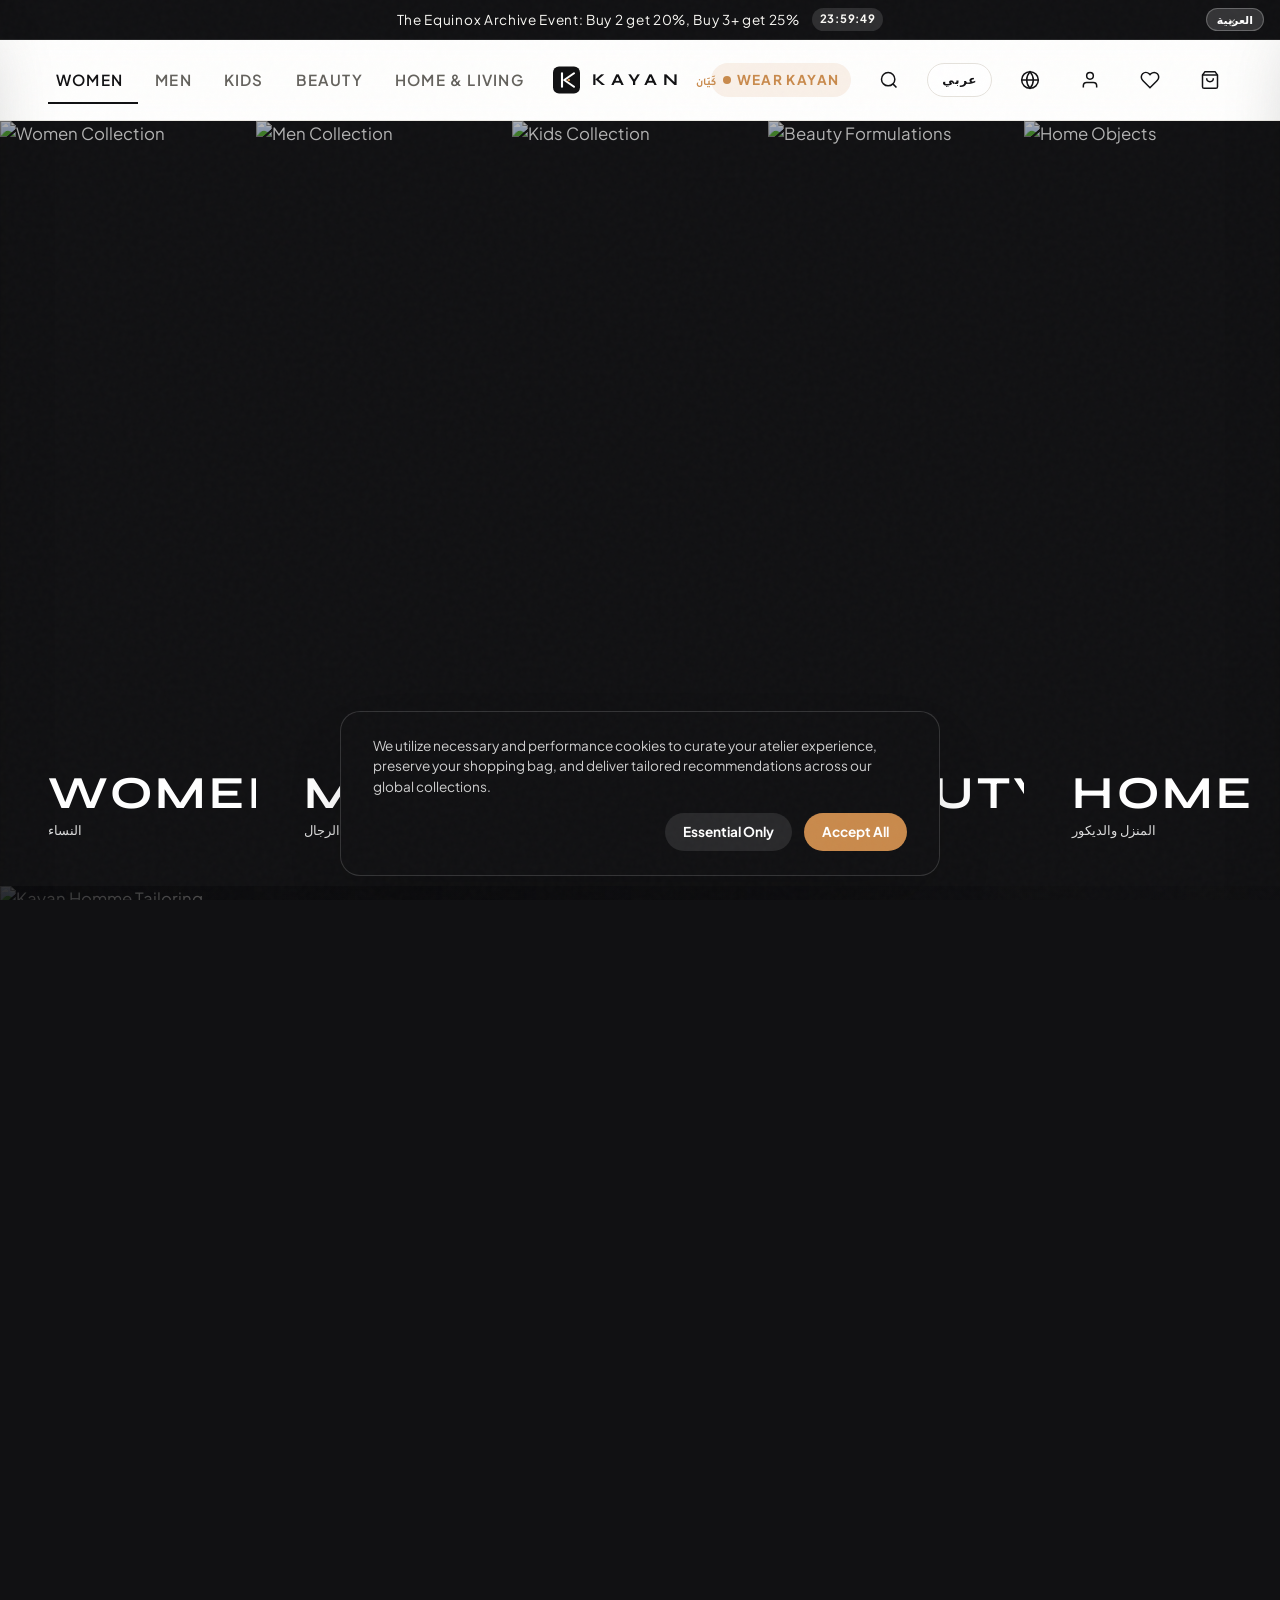
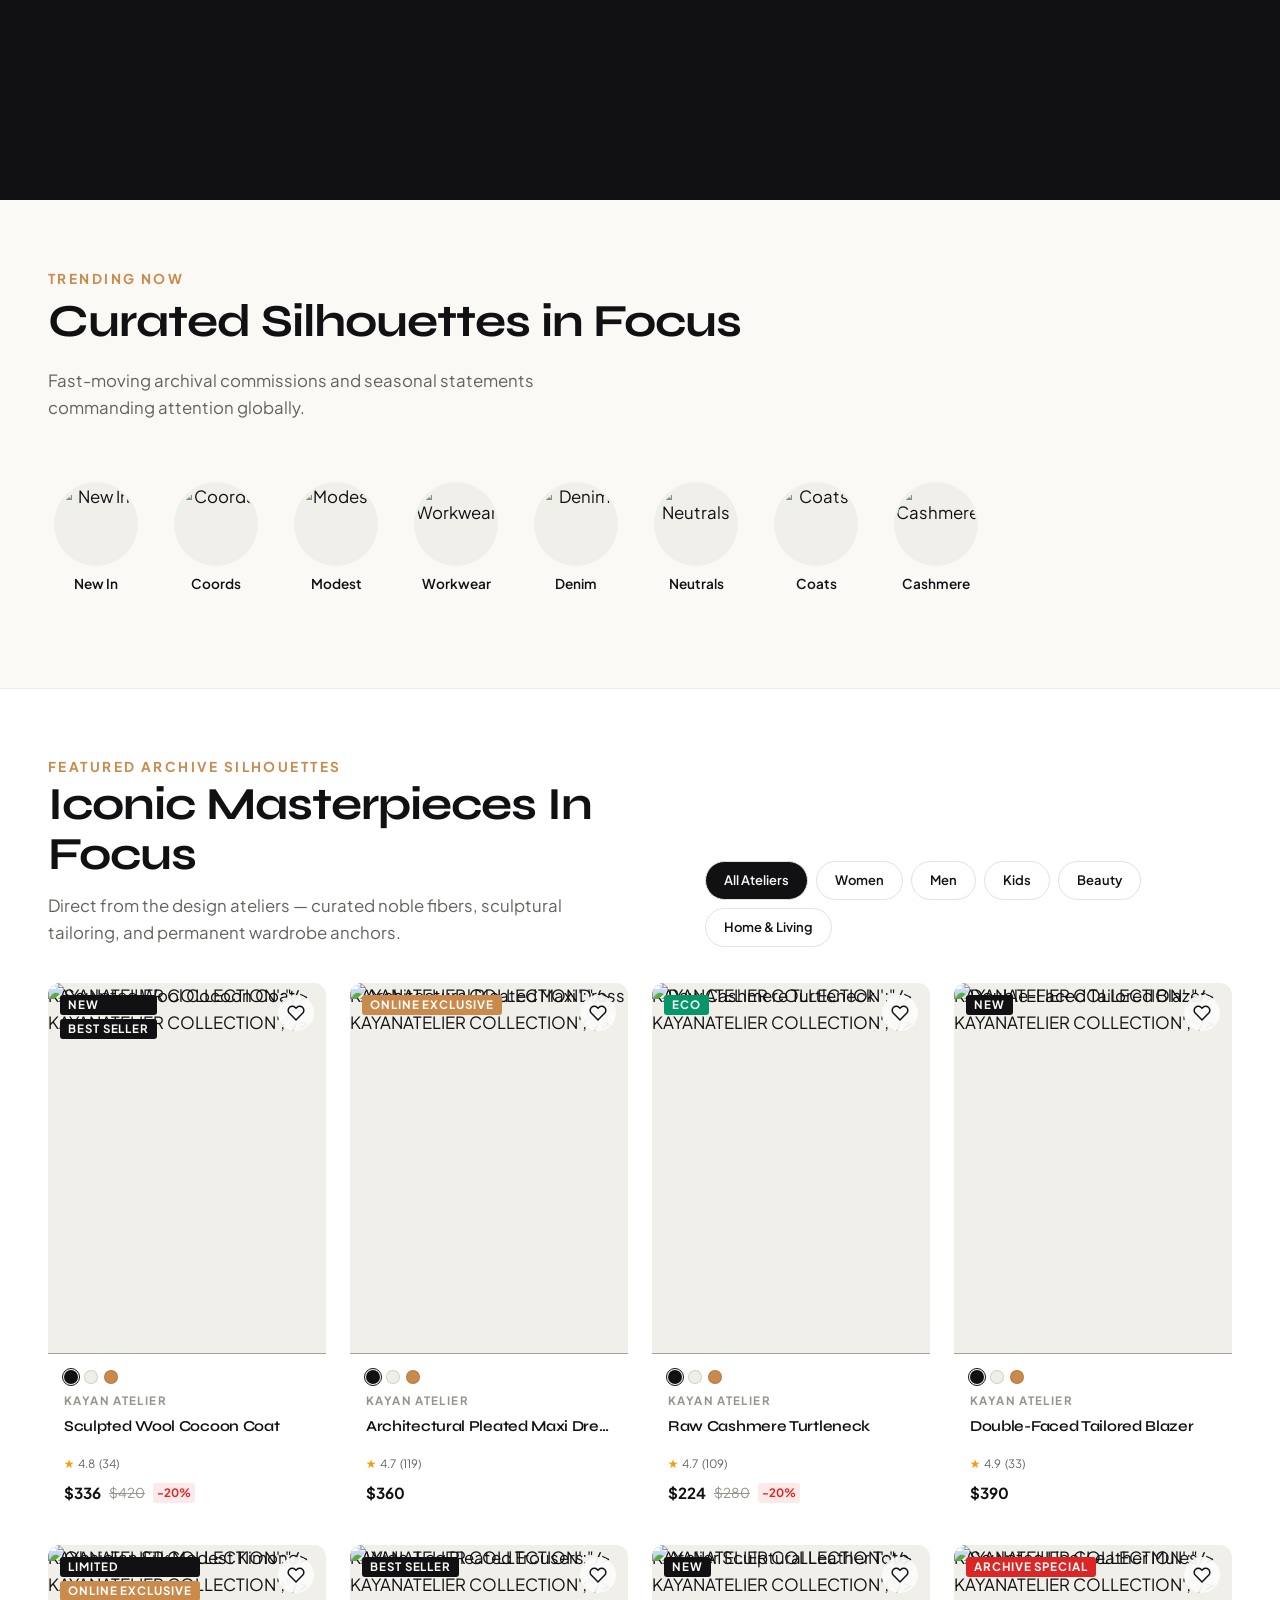
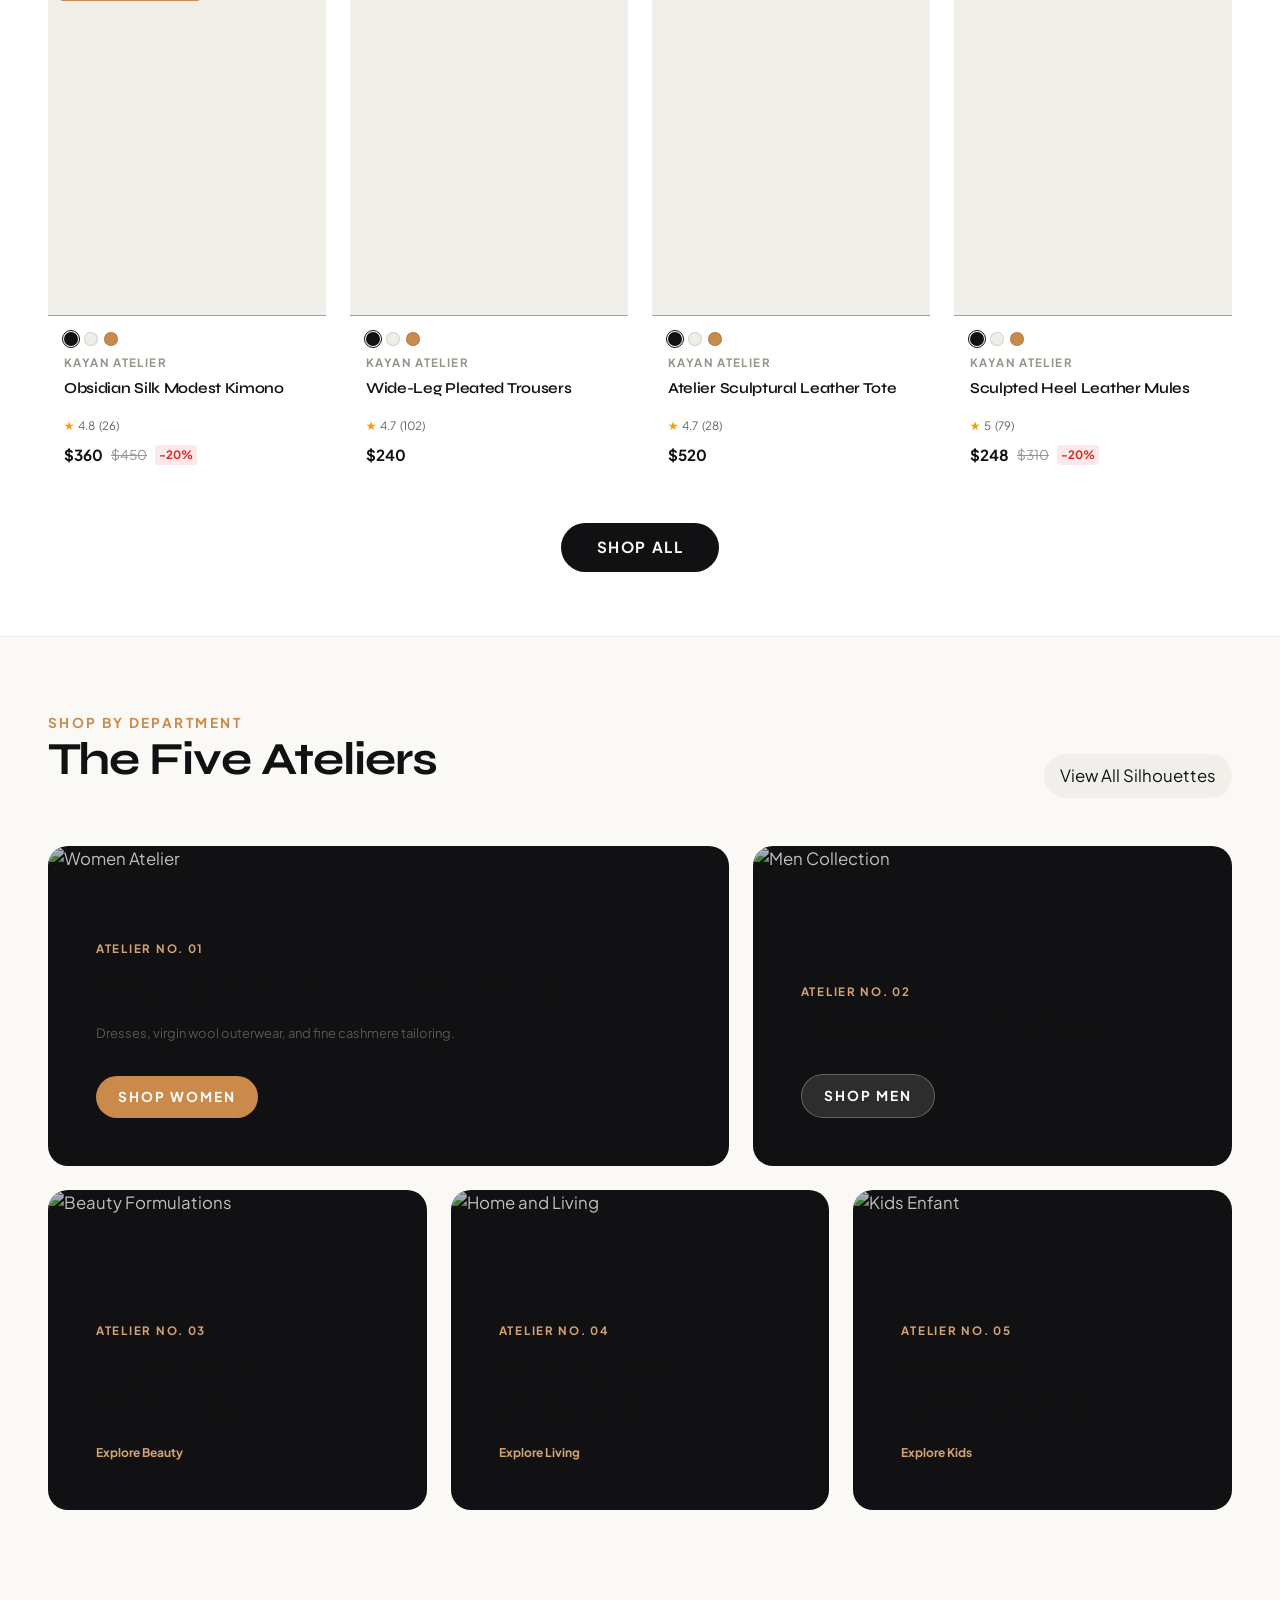
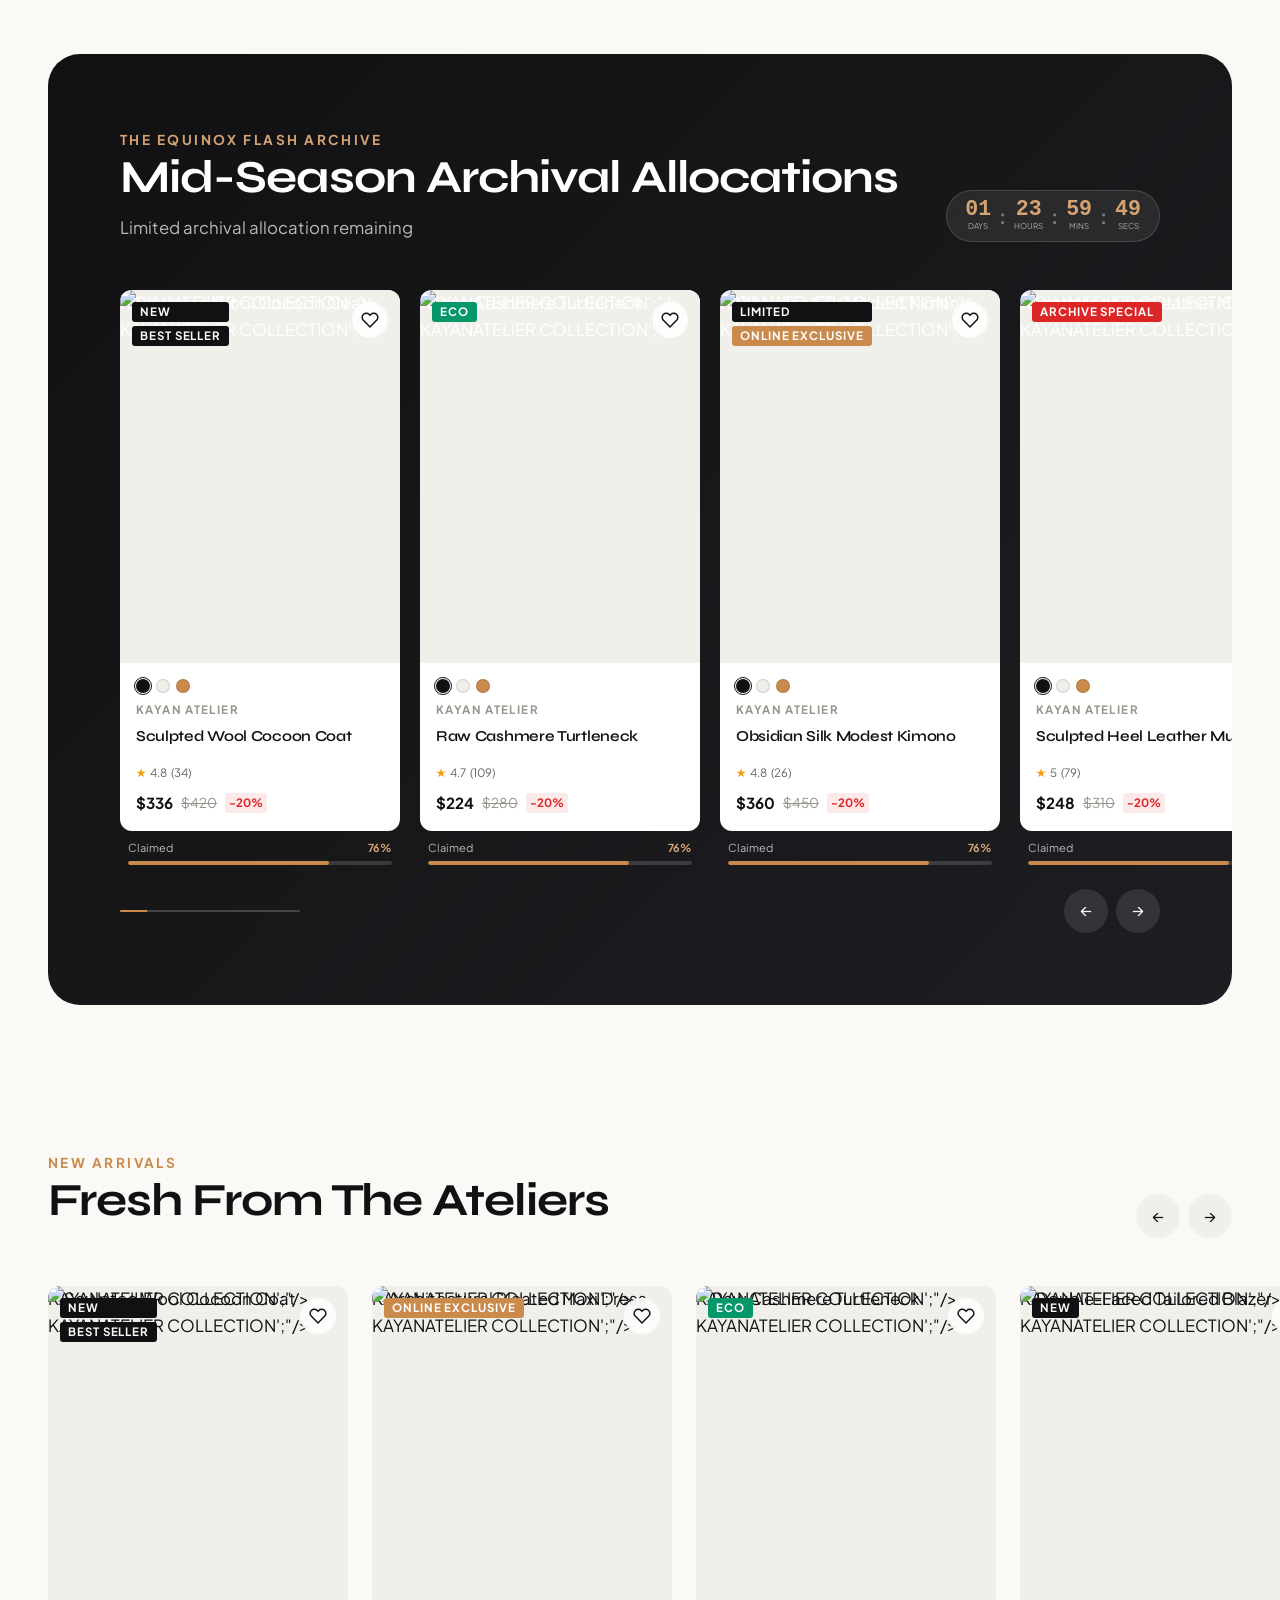
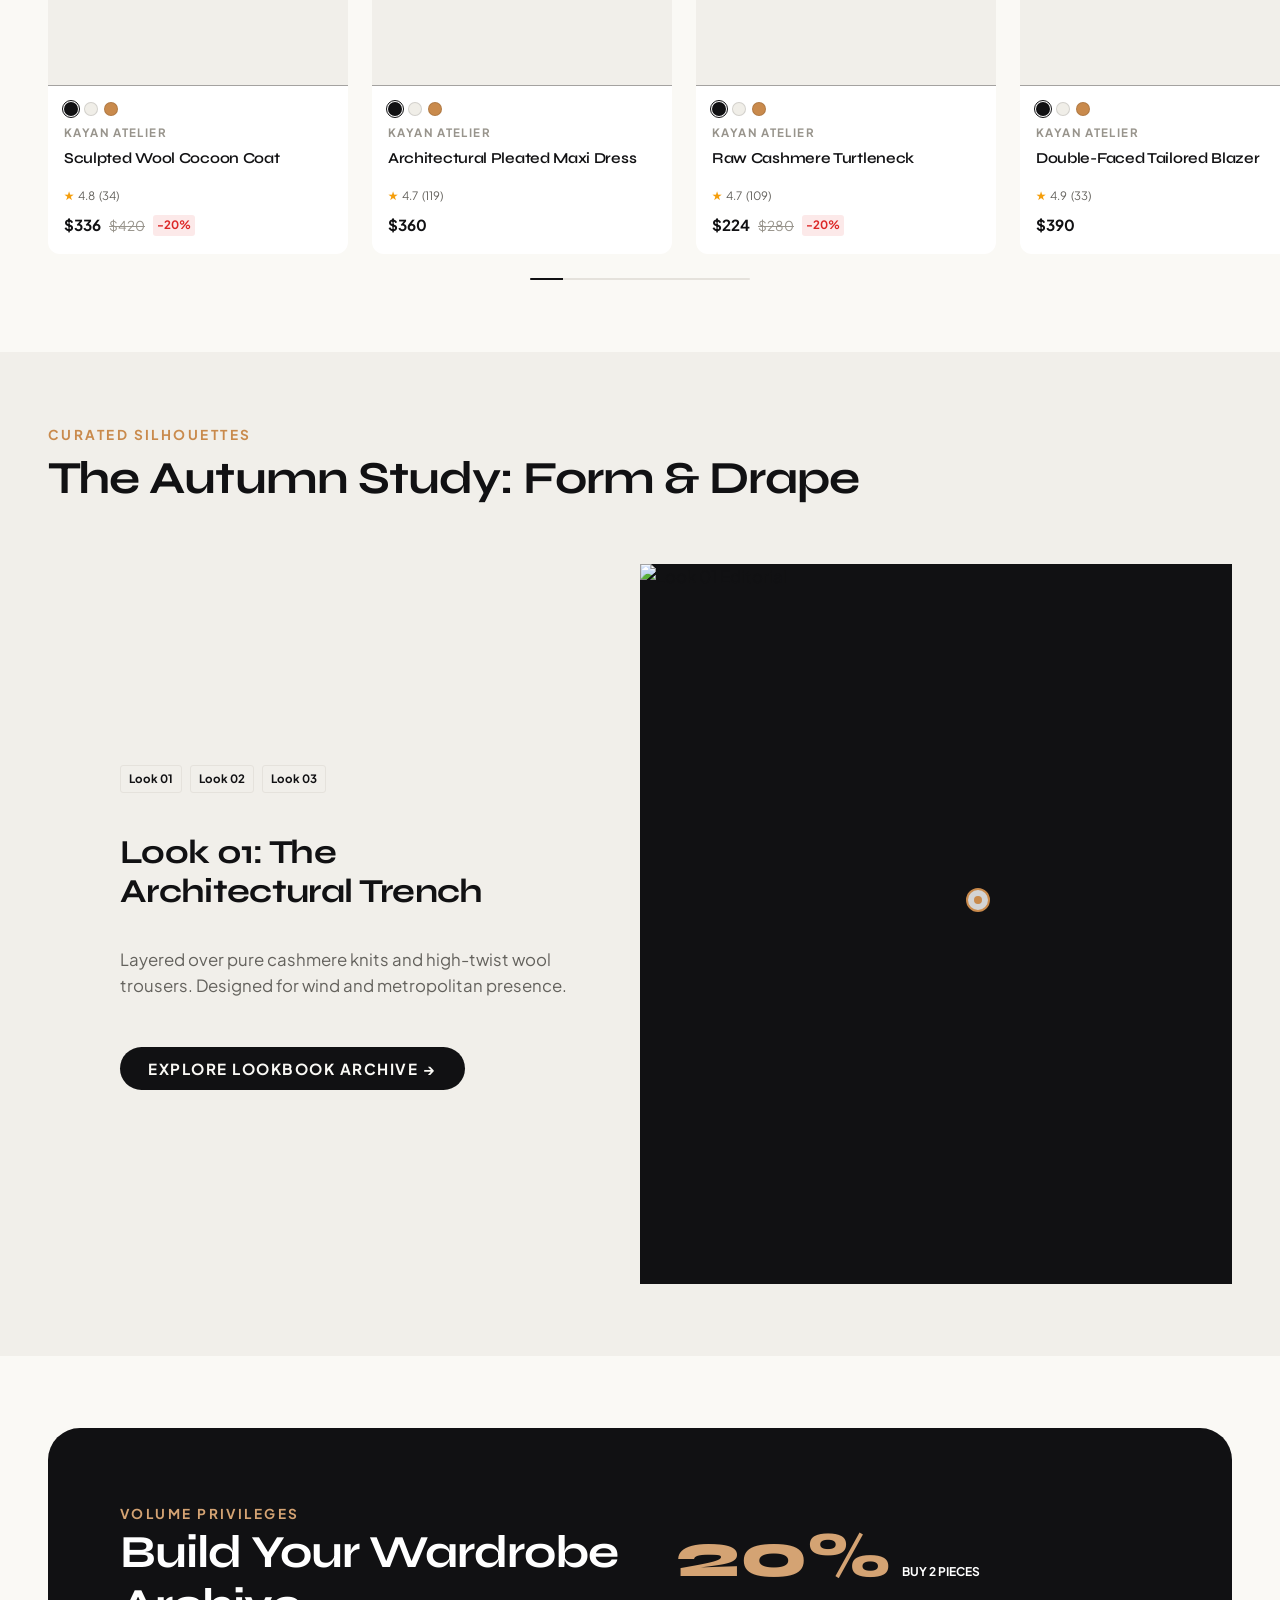
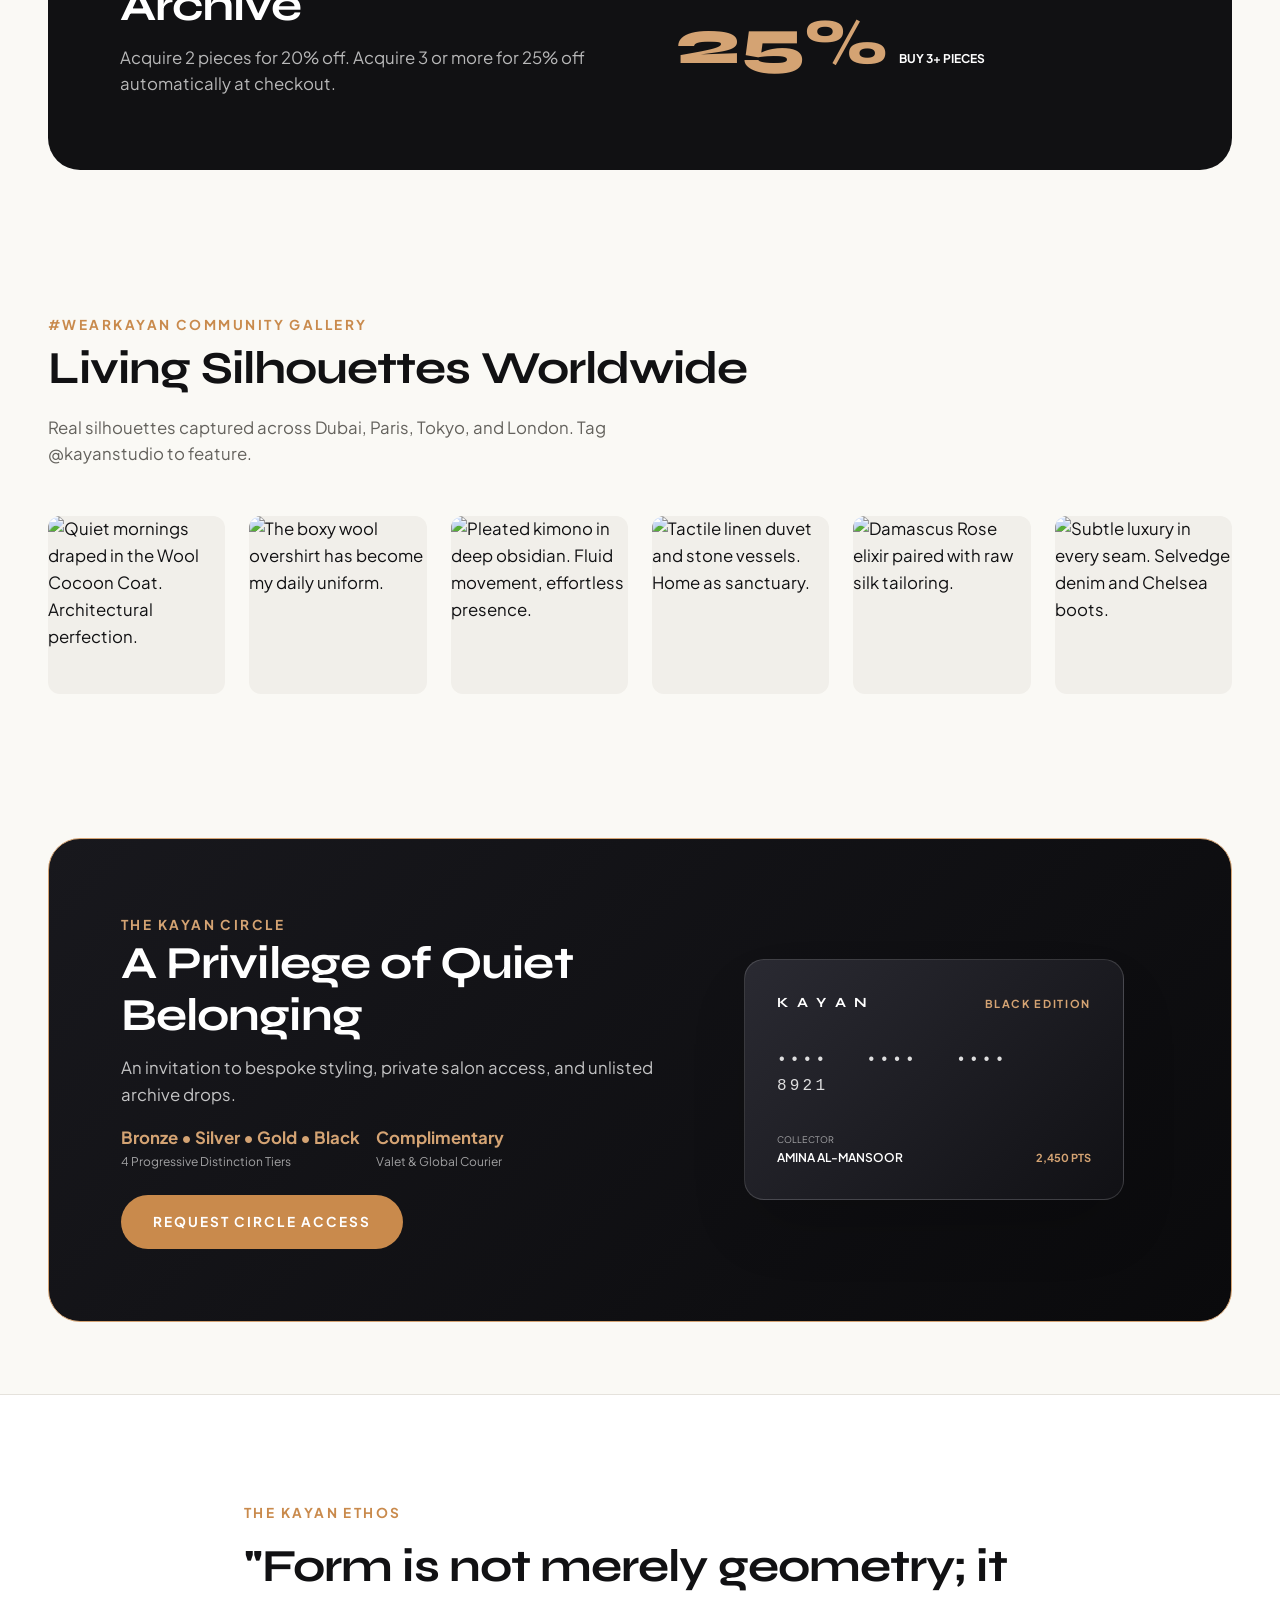
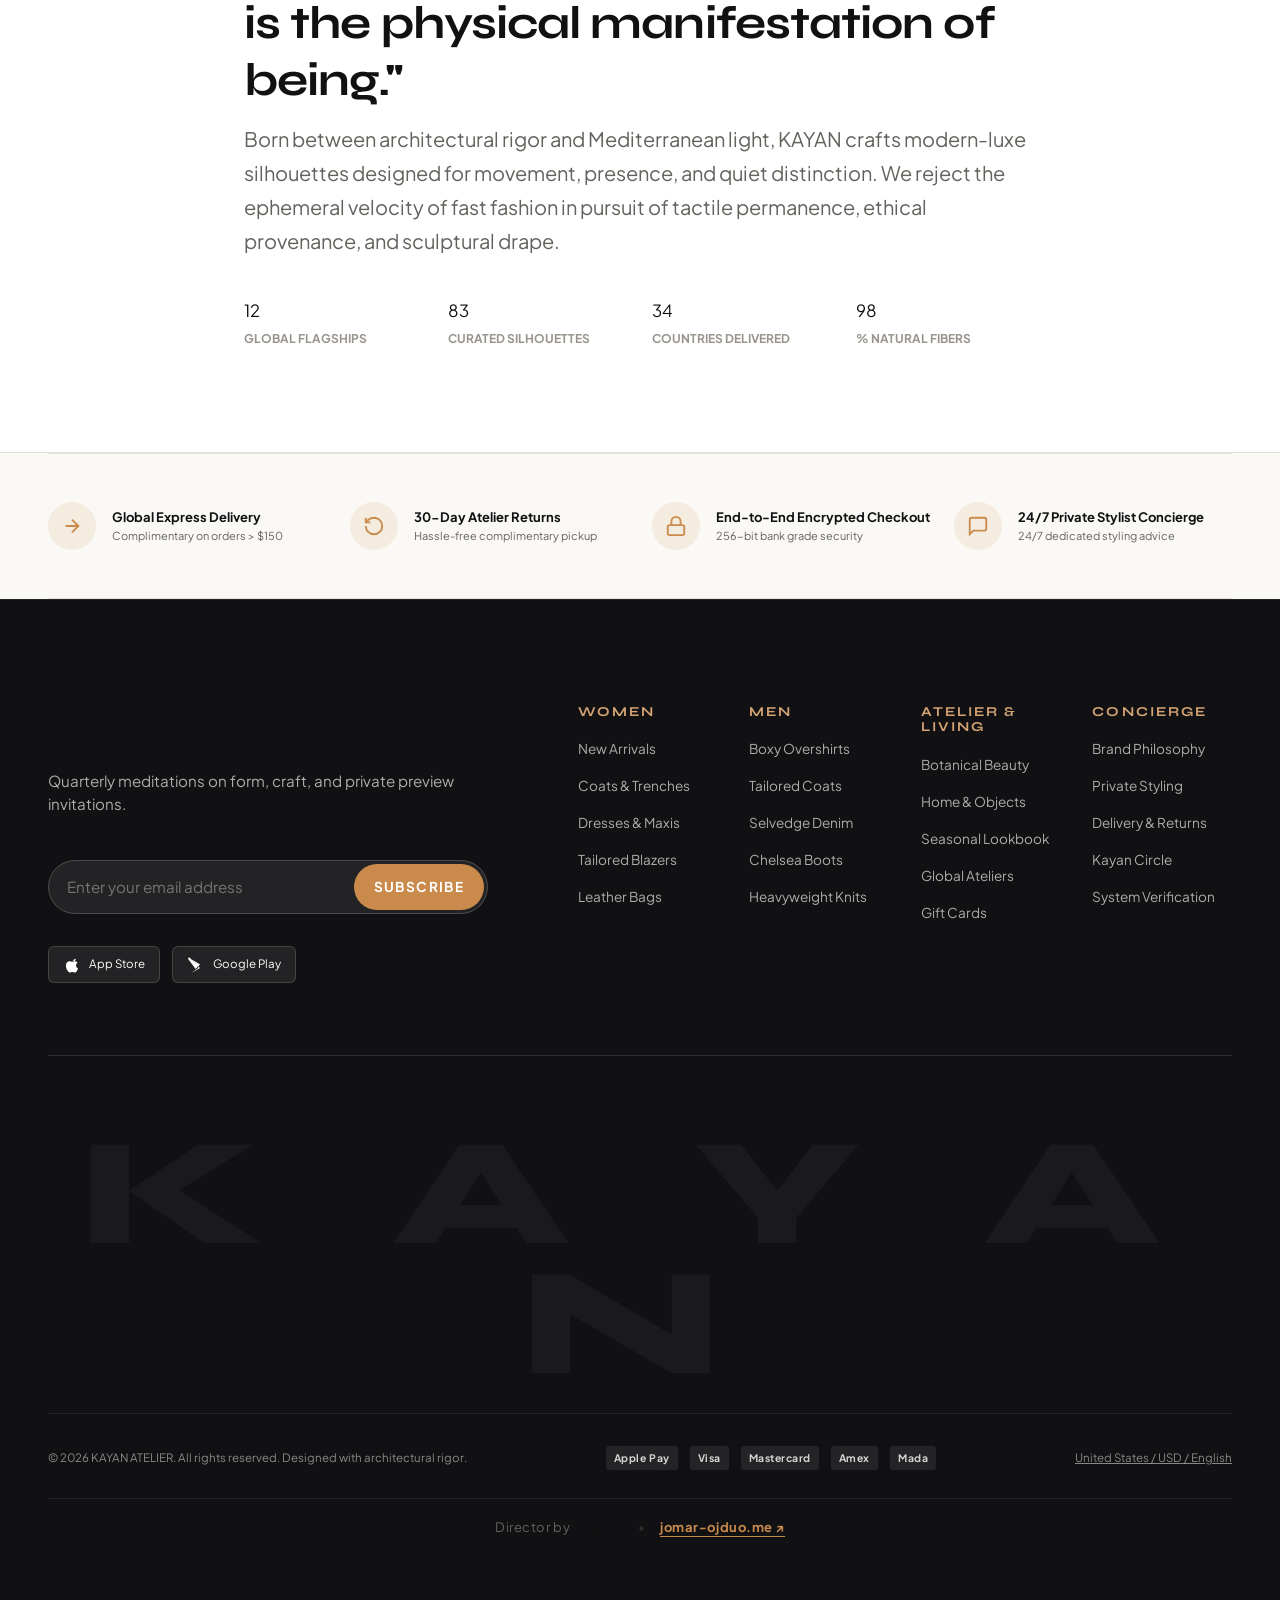
==== commit b86eaf6e: "update" ====
--- a/index.html
+++ b/index.html
@@ -137,14 +137,14 @@
         <img src="https://images.unsplash.com/photo-1507679799987-c73779587ccf?w=1600&auto=format&fit=crop&q=85" alt="Kayan Homme Tailoring" class="hero-bg-img" loading="lazy"/>
         <div class="container" style="position:relative; z-index:3;">
           <div class="hero-content">
-            <div class="hero-badge-pill">Homme Tailoring</div>
-            <h2 class="hero-title">RIGOR IN PROPORTION</h2>
-            <p class="hero-desc">
+            <div class="hero-badge-pill" data-i18n="hero.slide2_badge">Homme Tailoring</div>
+            <h2 class="hero-title" data-i18n="hero.slide2_title">RIGOR IN PROPORTION</h2>
+            <p class="hero-desc" data-i18n="hero.slide2_subtitle">
               Double-breasted camel overcoats and Okayama selvedge denim built to withstand generational wear.
             </p>
             <div class="hero-cta-group">
-              <a href="pages/shop.html?dept=men" class="btn-hero-primary btn-magnetic">Explore Men &rarr;</a>
-              <a href="pages/stores.html" class="btn-hero-secondary btn-magnetic">Book Private Fitting</a>
+              <a href="pages/shop.html?dept=men" class="btn-hero-primary btn-magnetic" data-i18n="hero.slide2_cta1">Explore Men &rarr;</a>
+              <a href="pages/stores.html" class="btn-hero-secondary btn-magnetic" data-i18n="hero.slide2_cta2">Book Private Fitting</a>
             </div>
           </div>
         </div>
@@ -155,13 +155,13 @@
         <img src="https://images.unsplash.com/photo-1592945403244-b3fbafd7f539?w=1600&auto=format&fit=crop&q=85" alt="Kayan Botanical Alchimie" class="hero-bg-img" loading="lazy"/>
         <div class="container" style="position:relative; z-index:3;">
           <div class="hero-content">
-            <div class="hero-badge-pill">Kayan Alchimie</div>
-            <h2 class="hero-title">BOTANICAL ESSENCE</h2>
-            <p class="hero-desc">
+            <div class="hero-badge-pill" data-i18n="hero.slide3_badge">Kayan Alchimie</div>
+            <h2 class="hero-title" data-i18n="hero.slide3_title">BOTANICAL ESSENCE</h2>
+            <p class="hero-desc" data-i18n="hero.slide3_subtitle">
               Smoked Cambodian oud, Damascus rose hydrosols, and cellular sculpting treatments.
             </p>
             <div class="hero-cta-group">
-              <a href="pages/shop.html?dept=beauty" class="btn-hero-primary btn-magnetic">Discover Fragrance &rarr;</a>
+              <a href="pages/shop.html?dept=beauty" class="btn-hero-primary btn-magnetic" data-i18n="hero.slide3_cta1">Discover Fragrance &rarr;</a>
             </div>
           </div>
         </div>
@@ -178,16 +178,16 @@
     <!-- 3. INFINITE VELOCITY-REACTIVE MARQUEE STRIP -->
     <section class="marquee-section" aria-label="Brand Philosophy">
       <div class="marquee-track">
-        <div class="marquee-item">ARCHITECTURAL SILHOUETTES <span class="sep-dot"></span></div>
-        <div class="marquee-item">ETHICAL NOBLE FIBERS <span class="sep-dot"></span></div>
-        <div class="marquee-item">THE EQUINOX ARCHIVE <span class="sep-dot"></span></div>
-        <div class="marquee-item">QUIET DISTINCTION <span class="sep-dot"></span></div>
-        <div class="marquee-item">FORM MEETS EXISTENCE <span class="sep-dot"></span></div>
-        <div class="marquee-item">GLOBAL EXPRESS DELIVERY <span class="sep-dot"></span></div>
-        <div class="marquee-item">ARCHITECTURAL SILHOUETTES <span class="sep-dot"></span></div>
-        <div class="marquee-item">ETHICAL NOBLE FIBERS <span class="sep-dot"></span></div>
-        <div class="marquee-item">THE EQUINOX ARCHIVE <span class="sep-dot"></span></div>
-        <div class="marquee-item">QUIET DISTINCTION <span class="sep-dot"></span></div>
+        <div class="marquee-item"><span data-i18n="marquee.1">ARCHITECTURAL SILHOUETTES</span> <span class="sep-dot"></span></div>
+        <div class="marquee-item"><span data-i18n="marquee.2">ETHICAL NOBLE FIBERS</span> <span class="sep-dot"></span></div>
+        <div class="marquee-item"><span data-i18n="marquee.3">THE EQUINOX ARCHIVE</span> <span class="sep-dot"></span></div>
+        <div class="marquee-item"><span data-i18n="marquee.4">QUIET DISTINCTION</span> <span class="sep-dot"></span></div>
+        <div class="marquee-item"><span data-i18n="marquee.5">FORM MEETS EXISTENCE</span> <span class="sep-dot"></span></div>
+        <div class="marquee-item"><span data-i18n="marquee.6">GLOBAL EXPRESS DELIVERY</span> <span class="sep-dot"></span></div>
+        <div class="marquee-item"><span data-i18n="marquee.1">ARCHITECTURAL SILHOUETTES</span> <span class="sep-dot"></span></div>
+        <div class="marquee-item"><span data-i18n="marquee.2">ETHICAL NOBLE FIBERS</span> <span class="sep-dot"></span></div>
+        <div class="marquee-item"><span data-i18n="marquee.3">THE EQUINOX ARCHIVE</span> <span class="sep-dot"></span></div>
+        <div class="marquee-item"><span data-i18n="marquee.4">QUIET DISTINCTION</span> <span class="sep-dot"></span></div>
       </div>
     </section>
 
@@ -196,7 +196,7 @@
       <div class="container">
         <div class="section-header">
           <span class="section-tag" data-i18n="section.trending_now">Trending Now</span>
-          <h2 class="section-title">Curated Silhouettes in Focus</h2>
+          <h2 class="section-title" data-i18n="section.trending_heading">Curated Silhouettes in Focus</h2>
           <p class="section-desc" data-i18n="section.trending_desc">
             Fast-moving archival commissions and seasonal statements commanding attention globally.
           </p>
@@ -208,56 +208,56 @@
               <div class="trending-circle-thumb">
                 <img src="https://images.unsplash.com/photo-1515886657613-9f3515b0c78f?w=200&auto=format&fit=crop&q=80" alt="New In" loading="lazy"/>
               </div>
-              <span class="trending-circle-label">New In</span>
+              <span class="trending-circle-label" data-i18n="trending.new_in">New In</span>
             </a>
 
             <a href="pages/shop.html?sub=women-coords" class="trending-circle-card">
               <div class="trending-circle-thumb">
                 <img src="https://images.unsplash.com/photo-1539109136881-3be0616acf4b?w=200&auto=format&fit=crop&q=80" alt="Coords" loading="lazy"/>
               </div>
-              <span class="trending-circle-label">Coords</span>
+              <span class="trending-circle-label" data-i18n="trending.coords">Coords</span>
             </a>
 
             <a href="pages/shop.html?sub=women-modest" class="trending-circle-card">
               <div class="trending-circle-thumb">
                 <img src="https://images.unsplash.com/photo-1583391733956-3750e0ff4e8b?w=200&auto=format&fit=crop&q=80" alt="Modest" loading="lazy"/>
               </div>
-              <span class="trending-circle-label">Modest</span>
+              <span class="trending-circle-label" data-i18n="trending.modest">Modest</span>
             </a>
 
             <a href="pages/shop.html?sub=women-workwear" class="trending-circle-card">
               <div class="trending-circle-thumb">
                 <img src="https://images.unsplash.com/photo-1487222477894-8943e31ef7b2?w=200&auto=format&fit=crop&q=80" alt="Workwear" loading="lazy"/>
               </div>
-              <span class="trending-circle-label">Workwear</span>
+              <span class="trending-circle-label" data-i18n="trending.workwear">Workwear</span>
             </a>
 
             <a href="pages/shop.html?sub=women-denim" class="trending-circle-card">
               <div class="trending-circle-thumb">
                 <img src="https://images.unsplash.com/photo-1541099649105-f69ad21f3246?w=200&auto=format&fit=crop&q=80" alt="Denim" loading="lazy"/>
               </div>
-              <span class="trending-circle-label">Denim</span>
+              <span class="trending-circle-label" data-i18n="trending.denim">Denim</span>
             </a>
 
             <a href="pages/shop.html?sub=women-neutrals" class="trending-circle-card">
               <div class="trending-circle-thumb">
                 <img src="https://images.unsplash.com/photo-1485968579580-b6d095142e6e?w=200&auto=format&fit=crop&q=80" alt="Neutrals" loading="lazy"/>
               </div>
-              <span class="trending-circle-label">Neutrals</span>
+              <span class="trending-circle-label" data-i18n="trending.neutrals">Neutrals</span>
             </a>
 
             <a href="pages/shop.html?sub=women-coats" class="trending-circle-card">
               <div class="trending-circle-thumb">
                 <img src="https://images.unsplash.com/photo-1539533018447-63fcce2678e3?w=200&auto=format&fit=crop&q=80" alt="Coats" loading="lazy"/>
               </div>
-              <span class="trending-circle-label">Coats</span>
+              <span class="trending-circle-label" data-i18n="trending.coats">Coats</span>
             </a>
 
             <a href="pages/shop.html?sub=women-sweaters" class="trending-circle-card">
               <div class="trending-circle-thumb">
                 <img src="https://images.unsplash.com/photo-1434389677669-e08b4cac3105?w=200&auto=format&fit=crop&q=80" alt="Cashmere" loading="lazy"/>
               </div>
-              <span class="trending-circle-label">Cashmere</span>
+              <span class="trending-circle-label" data-i18n="trending.cashmere">Cashmere</span>
             </a>
           </div>
         </div>
@@ -285,7 +285,7 @@
         </div>
 
         <!-- Featured Products Grid (Populated dynamically by home.js) -->
-        <div id="featured-products-grid" class="shop-grid cols-4" style="display:grid; grid-template-columns:repeat(auto-fill, minmax(260px, 1fr)); gap:24px;">
+        <div id="featured-products-grid" class="shop-grid cols-4 featured-products-responsive-grid">
           <!-- Injected dynamically with interactive product cards -->
         </div>
 
--- a/assets/css/layout.css
+++ b/assets/css/layout.css
@@ -96,13 +96,25 @@
 
 @media (max-width: 1024px) {
   .grid-cols-4, .grid-cols-5 {
-    grid-template-columns: repeat(2, minmax(0, 1fr));
+    grid-template-columns: repeat(3, minmax(0, 1fr));
+    gap: var(--space-md);
   }
 }
 
-@media (max-width: 640px) {
+@media (max-width: 768px) {
+  .grid-cols-3, .grid-cols-4, .grid-cols-5 {
+    grid-template-columns: repeat(2, minmax(0, 1fr));
+    gap: var(--space-sm);
+  }
+}
+
+@media (max-width: 480px) {
   .grid-cols-2, .grid-cols-3, .grid-cols-4, .grid-cols-5 {
-    grid-template-columns: repeat(1, minmax(0, 1fr));
+    grid-template-columns: repeat(2, minmax(0, 1fr));
+    gap: 10px;
+  }
+  .grid-cols-1 {
+    grid-template-columns: 1fr;
   }
 }
 
--- a/assets/css/components/product-card.css
+++ b/assets/css/components/product-card.css
@@ -327,3 +327,84 @@
   padding: 1px 4px;
   border-radius: var(--radius-xs);
 }
+
+/* ==========================================================================
+   Mobile & Tablet Responsiveness for Product Cards
+   ========================================================================== */
+
+@media (max-width: 768px) {
+  .product-card {
+    border-radius: var(--radius-sm);
+  }
+
+  .product-card-body {
+    padding: 10px 8px;
+    gap: 2px;
+  }
+
+  .product-brand {
+    font-size: 10px;
+    letter-spacing: 0.06em;
+  }
+
+  .product-name {
+    font-size: 13px;
+    white-space: normal;
+    display: -webkit-box;
+    -webkit-line-clamp: 2;
+    -webkit-box-orient: vertical;
+    overflow: hidden;
+    line-height: 1.3;
+  }
+
+  .product-price {
+    font-size: 13px;
+  }
+
+  .product-price-original {
+    font-size: 11px;
+  }
+
+  .product-badge {
+    font-size: 8.5px;
+    padding: 2px 6px;
+    letter-spacing: 0.04em;
+  }
+
+  .product-wishlist-btn {
+    width: 32px;
+    height: 32px;
+    top: 6px;
+    inset-inline-end: 6px;
+  }
+
+  .product-wishlist-btn svg {
+    width: 16px;
+    height: 16px;
+  }
+
+  .product-quick-actions {
+    display: none; /* Hide desktop hover actions on touch for clean mobile UI */
+  }
+
+  .product-swatches {
+    gap: 4px;
+    margin-bottom: 2px;
+  }
+
+  .color-swatch-dot {
+    width: 10px;
+    height: 10px;
+  }
+}
+
+/* Touch device specific adjustments */
+@media (hover: none) {
+  .product-card-img-secondary {
+    display: none; /* Prevent sticky hover flickering on phone touch */
+  }
+  
+  .product-card:hover .product-card-img-primary {
+    transform: none;
+  }
+}
--- a/assets/css/pages/home.css
+++ b/assets/css/pages/home.css
@@ -743,3 +743,88 @@
   justify-content: center;
   flex-shrink: 0;
 }
+
+/* ==========================================================================
+   Cross-Device Responsiveness (Mobile Phones, Tablets, Desktop)
+   ========================================================================== */
+
+/* Featured Products Grid Responsiveness */
+.featured-products-responsive-grid {
+  display: grid;
+  grid-template-columns: repeat(4, 1fr);
+  gap: 24px;
+}
+
+@media (max-width: 1200px) {
+  .featured-products-responsive-grid {
+    grid-template-columns: repeat(3, 1fr);
+    gap: 18px;
+  }
+}
+
+@media (max-width: 860px) {
+  .featured-products-responsive-grid {
+    grid-template-columns: repeat(2, 1fr);
+    gap: 14px;
+  }
+}
+
+@media (max-width: 480px) {
+  .featured-products-responsive-grid {
+    grid-template-columns: repeat(2, 1fr);
+    gap: 10px;
+  }
+}
+
+@media (max-width: 320px) {
+  .featured-products-responsive-grid {
+    grid-template-columns: 1fr;
+  }
+}
+
+/* Tablet Optimizations for Onboarding Panels */
+@media (min-width: 769px) and (max-width: 1024px) {
+  .onboarding-panels-wrap {
+    height: 52vh;
+    min-height: 400px;
+  }
+  .onboarding-panel-title {
+    font-size: 1.25rem;
+  }
+}
+
+/* Mobile Optimizations for Hero & Buttons */
+@media (max-width: 768px) {
+  .hero-section {
+    min-height: 520px;
+  }
+  .hero-title {
+    font-size: clamp(2rem, 8vw, 3.25rem);
+  }
+  .hero-desc {
+    font-size: 0.95rem;
+  }
+  .hero-cta-group {
+    flex-direction: column;
+    align-items: stretch;
+    width: 100%;
+    max-width: 320px;
+  }
+  .btn-hero-primary,
+  .btn-hero-secondary {
+    justify-content: center;
+    padding: 14px 24px;
+    width: 100%;
+    text-align: center;
+  }
+  .bento-grid {
+    gap: 12px;
+  }
+  .bento-card {
+    min-height: 240px;
+    padding: var(--space-md);
+  }
+  .flash-sale-box {
+    padding: 24px 16px;
+  }
+}
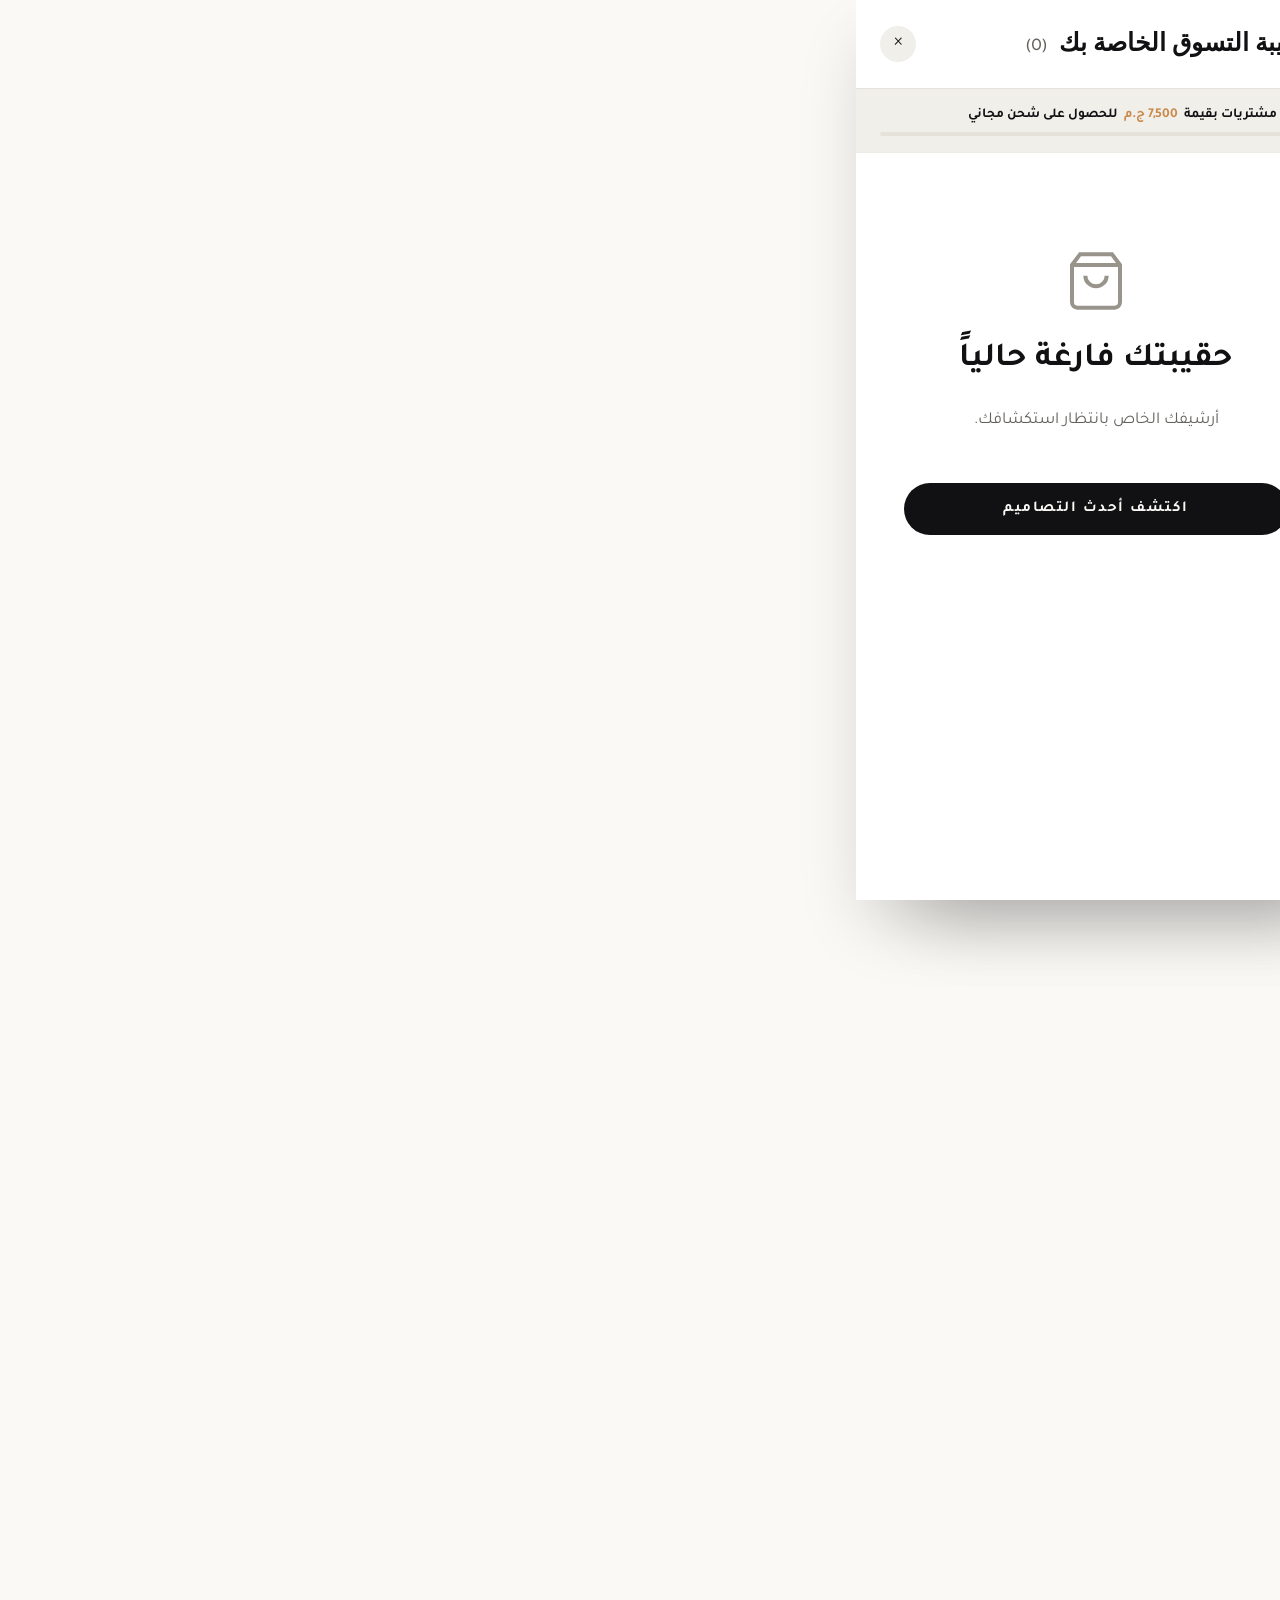
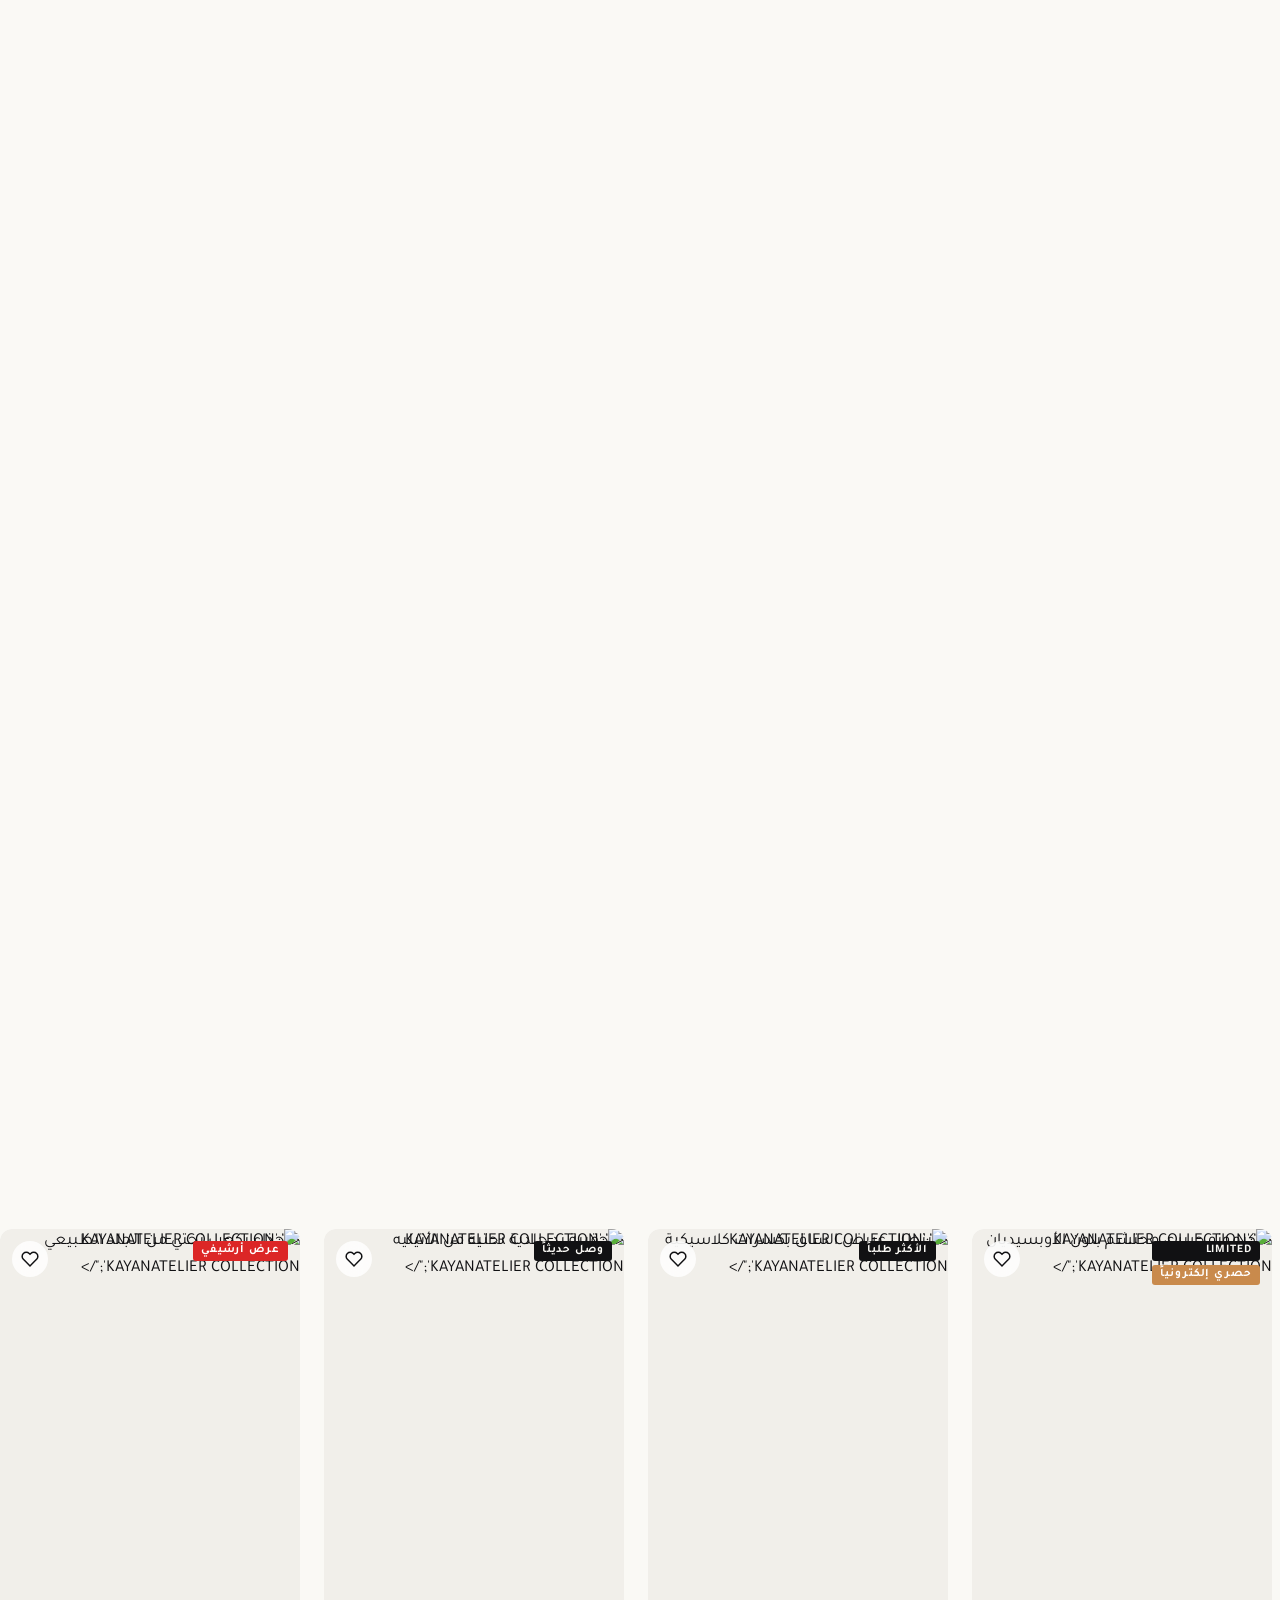
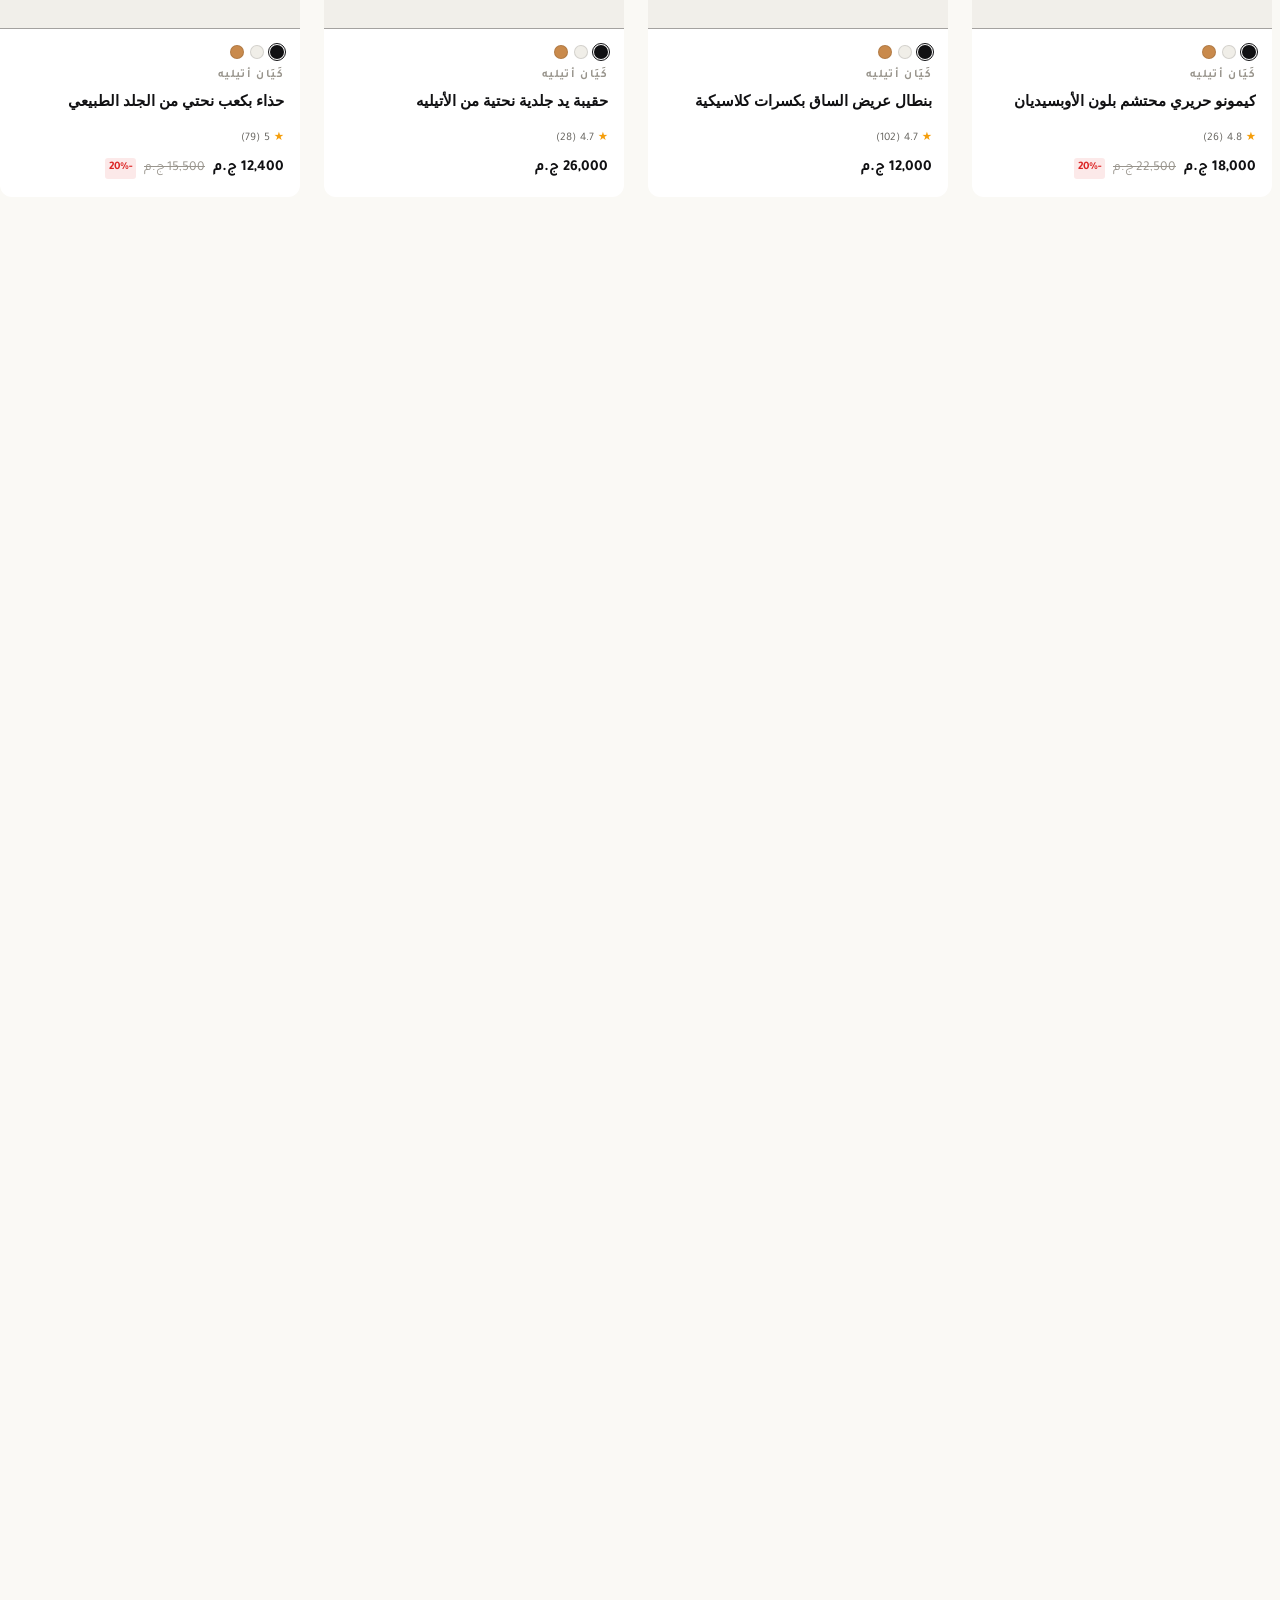
==== commit 8c79ddcd: "Update files" ====
--- a/index.html
+++ b/index.html
@@ -72,14 +72,14 @@
     <!-- 1. DEPARTMENT ONBOARDING HERO PANELS (Direct Clickable Department Links) -->
     <section class="onboarding-panels-wrap" aria-label="Select Your Department">
       <a href="pages/shop.html?dept=women" class="onboarding-panel" data-dept="women" title="Women Collection - تشكيلة النساء">
-        <img src="https://images.unsplash.com/photo-1490481651871-ab68de25d43d?w=1000&auto=format&fit=crop&q=80" alt="Women Collection" class="onboarding-panel-bg" loading="eager"/>
+        <img src="https://images.unsplash.com/photo-1583391733956-3750e0ff4e8b?w=1000&auto=format&fit=crop&q=80" alt="Women Collection" class="onboarding-panel-bg" loading="eager"/>
         <div class="onboarding-panel-title">
           <span class="panel-txt-main">WOMEN</span>
           <span class="panel-txt-sub">النساء</span>
         </div>
       </a>
       <a href="pages/shop.html?dept=men" class="onboarding-panel" data-dept="men" title="Men Collection - تشكيلة الرجال">
-        <img src="https://images.unsplash.com/photo-1617137984095-74e4e5e3613f?w=1000&auto=format&fit=crop&q=80" alt="Men Collection" class="onboarding-panel-bg" loading="eager"/>
+        <img src="https://images.unsplash.com/photo-1506794778202-cad84cf45f1d?w=1000&auto=format&fit=crop&q=80" alt="Men Collection" class="onboarding-panel-bg" loading="eager"/>
         <div class="onboarding-panel-title">
           <span class="panel-txt-main">MEN</span>
           <span class="panel-txt-sub">الرجال</span>
@@ -116,7 +116,7 @@
 
       <!-- Slide 1 -->
       <div class="hero-slide active">
-        <img src="https://images.unsplash.com/photo-1515886657613-9f3515b0c78f?w=1600&auto=format&fit=crop&q=85" alt="Kayan Autumn Capsule" class="hero-bg-img" loading="eager"/>
+        <img src="https://images.unsplash.com/photo-1509631179647-0177331693ae?w=1600&auto=format&fit=crop&q=85" alt="Kayan Autumn Capsule" class="hero-bg-img" loading="eager"/>
         <div class="container" style="position:relative; z-index:3;">
           <div class="hero-content">
             <div class="hero-badge-pill" data-i18n="hero.badge">Atelier Series No. 07</div>
@@ -312,7 +312,7 @@
 
         <div class="bento-grid">
           <div class="bento-card bento-item-lg tilt-card" data-tilt>
-            <img src="https://images.unsplash.com/photo-1490481651871-ab68de25d43d?w=1000&auto=format&fit=crop&q=80" alt="Women Atelier" class="bento-bg-img" loading="lazy"/>
+            <img src="https://images.unsplash.com/photo-1583391733956-3750e0ff4e8b?w=1000&auto=format&fit=crop&q=80" alt="Women Atelier" class="bento-bg-img" loading="lazy"/>
             <div class="bento-card-content">
               <span class="bento-tag">Atelier No. 01</span>
               <h3 class="bento-title" data-i18n="bento.women_title">Women's Sculptural Form</h3>
@@ -322,7 +322,7 @@
           </div>
 
           <div class="bento-card bento-item-sm tilt-card" data-tilt>
-            <img src="https://images.unsplash.com/photo-1617137984095-74e4e5e3613f?w=1000&auto=format&fit=crop&q=80" alt="Men Collection" class="bento-bg-img" loading="lazy"/>
+            <img src="https://images.unsplash.com/photo-1506794778202-cad84cf45f1d?w=1000&auto=format&fit=crop&q=80" alt="Men Collection" class="bento-bg-img" loading="lazy"/>
             <div class="bento-card-content">
               <span class="bento-tag">Atelier No. 02</span>
               <h3 class="bento-title" data-i18n="bento.men_title">Homme Tailoring</h3>
@@ -584,7 +584,7 @@
           </div>
           <div>
             <div style="font-weight:700; font-size:13px;" data-i18n="section.services_shipping">Global Express Delivery</div>
-            <div style="font-size:11px; color:var(--color-text-muted);">Complimentary on orders > $150</div>
+            <div style="font-size:11px; color:var(--color-text-muted);">مجاني للطلبات فوق 2,500 ج.م / Free over 2,500 EGP</div>
           </div>
         </div>
 
--- a/assets/css/components/header.css
+++ b/assets/css/components/header.css
@@ -403,3 +403,124 @@
   z-index: 101;
   transition: width 0.1s ease-out;
 }
+
+/* ==========================================================================
+   MOBILE BOTTOM NAVIGATION & MOBILE HEADER OPTIMIZATIONS
+   ========================================================================== */
+
+.mobile-bottom-nav {
+  display: none;
+}
+
+@media (max-width: 768px) {
+  body {
+    padding-bottom: calc(64px + env(safe-area-inset-bottom, 0px)) !important;
+  }
+
+  .mobile-bottom-nav {
+    display: flex;
+    position: fixed;
+    bottom: 0;
+    left: 0;
+    right: 0;
+    height: calc(58px + env(safe-area-inset-bottom, 0px));
+    padding-bottom: env(safe-area-inset-bottom, 0px);
+    background: rgba(250, 249, 245, 0.94);
+    backdrop-filter: blur(20px);
+    -webkit-backdrop-filter: blur(20px);
+    border-top: 1px solid var(--color-border);
+    z-index: 998;
+    align-items: center;
+    justify-content: space-around;
+    box-shadow: 0 -4px 20px rgba(0, 0, 0, 0.06);
+  }
+
+  [data-theme="dark"] .mobile-bottom-nav {
+    background: rgba(18, 18, 20, 0.94);
+    border-top-color: rgba(255, 255, 255, 0.1);
+  }
+
+  .mobile-nav-tab {
+    flex: 1;
+    display: flex;
+    flex-direction: column;
+    align-items: center;
+    justify-content: center;
+    gap: 3px;
+    height: 100%;
+    background: none;
+    border: none;
+    color: var(--color-text-subtle);
+    font-size: 10px;
+    font-weight: 600;
+    text-decoration: none;
+    cursor: pointer;
+    transition: color 0.2s ease, transform 0.15s ease;
+    -webkit-tap-highlight-color: transparent;
+  }
+
+  .mobile-nav-tab:active {
+    transform: scale(0.92);
+  }
+
+  .mobile-nav-tab.active,
+  .mobile-nav-tab:hover {
+    color: var(--color-primary);
+  }
+
+  .mobile-nav-tab svg {
+    width: 20px;
+    height: 20px;
+  }
+
+  .mobile-tab-icon-wrap {
+    position: relative;
+    display: flex;
+    align-items: center;
+    justify-content: center;
+  }
+
+  .mobile-nav-badge {
+    position: absolute;
+    top: -5px;
+    right: -8px;
+    background: var(--color-accent);
+    color: #FFFFFF;
+    font-size: 9px;
+    font-weight: 800;
+    min-width: 15px;
+    height: 15px;
+    border-radius: 999px;
+    display: flex;
+    align-items: center;
+    justify-content: center;
+    padding: 0 3px;
+  }
+
+  .mobile-nav-badge.empty {
+    display: none;
+  }
+
+  /* Cleaner top header on phone screens */
+  .header-container {
+    height: 56px;
+    padding-inline: 12px;
+  }
+
+  .kayan-logo-svg {
+    width: 140px;
+    height: 30px;
+  }
+
+  #header-search-btn,
+  #header-account-btn,
+  #header-wishlist-btn {
+    display: none;
+  }
+
+  .header-lang-btn {
+    padding: 4px 10px;
+    height: 30px;
+    font-size: 11px;
+  }
+}
--- a/assets/css/pages/home.css
+++ b/assets/css/pages/home.css
@@ -793,16 +793,43 @@
   }
 }
 
-/* Mobile Optimizations for Hero & Buttons */
+/* Mobile Optimizations for Onboarding Panels, Hero & Sections */
 @media (max-width: 768px) {
+  .onboarding-panels-wrap {
+    height: auto;
+    min-height: auto;
+    display: grid;
+    grid-template-columns: repeat(2, 1fr);
+    gap: 8px;
+    padding: 10px;
+    background: var(--color-bg-secondary);
+  }
+  .onboarding-panel {
+    height: 135px;
+    padding: 12px 14px;
+    border-radius: var(--radius-md);
+    flex: none !important;
+  }
+  .onboarding-panel:last-child {
+    grid-column: span 2;
+    height: 110px;
+  }
+  .onboarding-panel-title {
+    font-size: 1.15rem;
+    letter-spacing: 0.04em;
+  }
+  .onboarding-panel-title .panel-txt-sub {
+    font-size: 0.85rem;
+    font-weight: 500;
+  }
   .hero-section {
-    min-height: 520px;
+    min-height: 500px;
   }
   .hero-title {
-    font-size: clamp(2rem, 8vw, 3.25rem);
+    font-size: clamp(1.85rem, 7.5vw, 2.75rem);
   }
   .hero-desc {
-    font-size: 0.95rem;
+    font-size: 0.9rem;
   }
   .hero-cta-group {
     flex-direction: column;
@@ -813,7 +840,7 @@
   .btn-hero-primary,
   .btn-hero-secondary {
     justify-content: center;
-    padding: 14px 24px;
+    padding: 13px 20px;
     width: 100%;
     text-align: center;
   }
@@ -825,6 +852,6 @@
     padding: var(--space-md);
   }
   .flash-sale-box {
-    padding: 24px 16px;
-  }
-}
+    padding: 20px 14px;
+  }
+}
